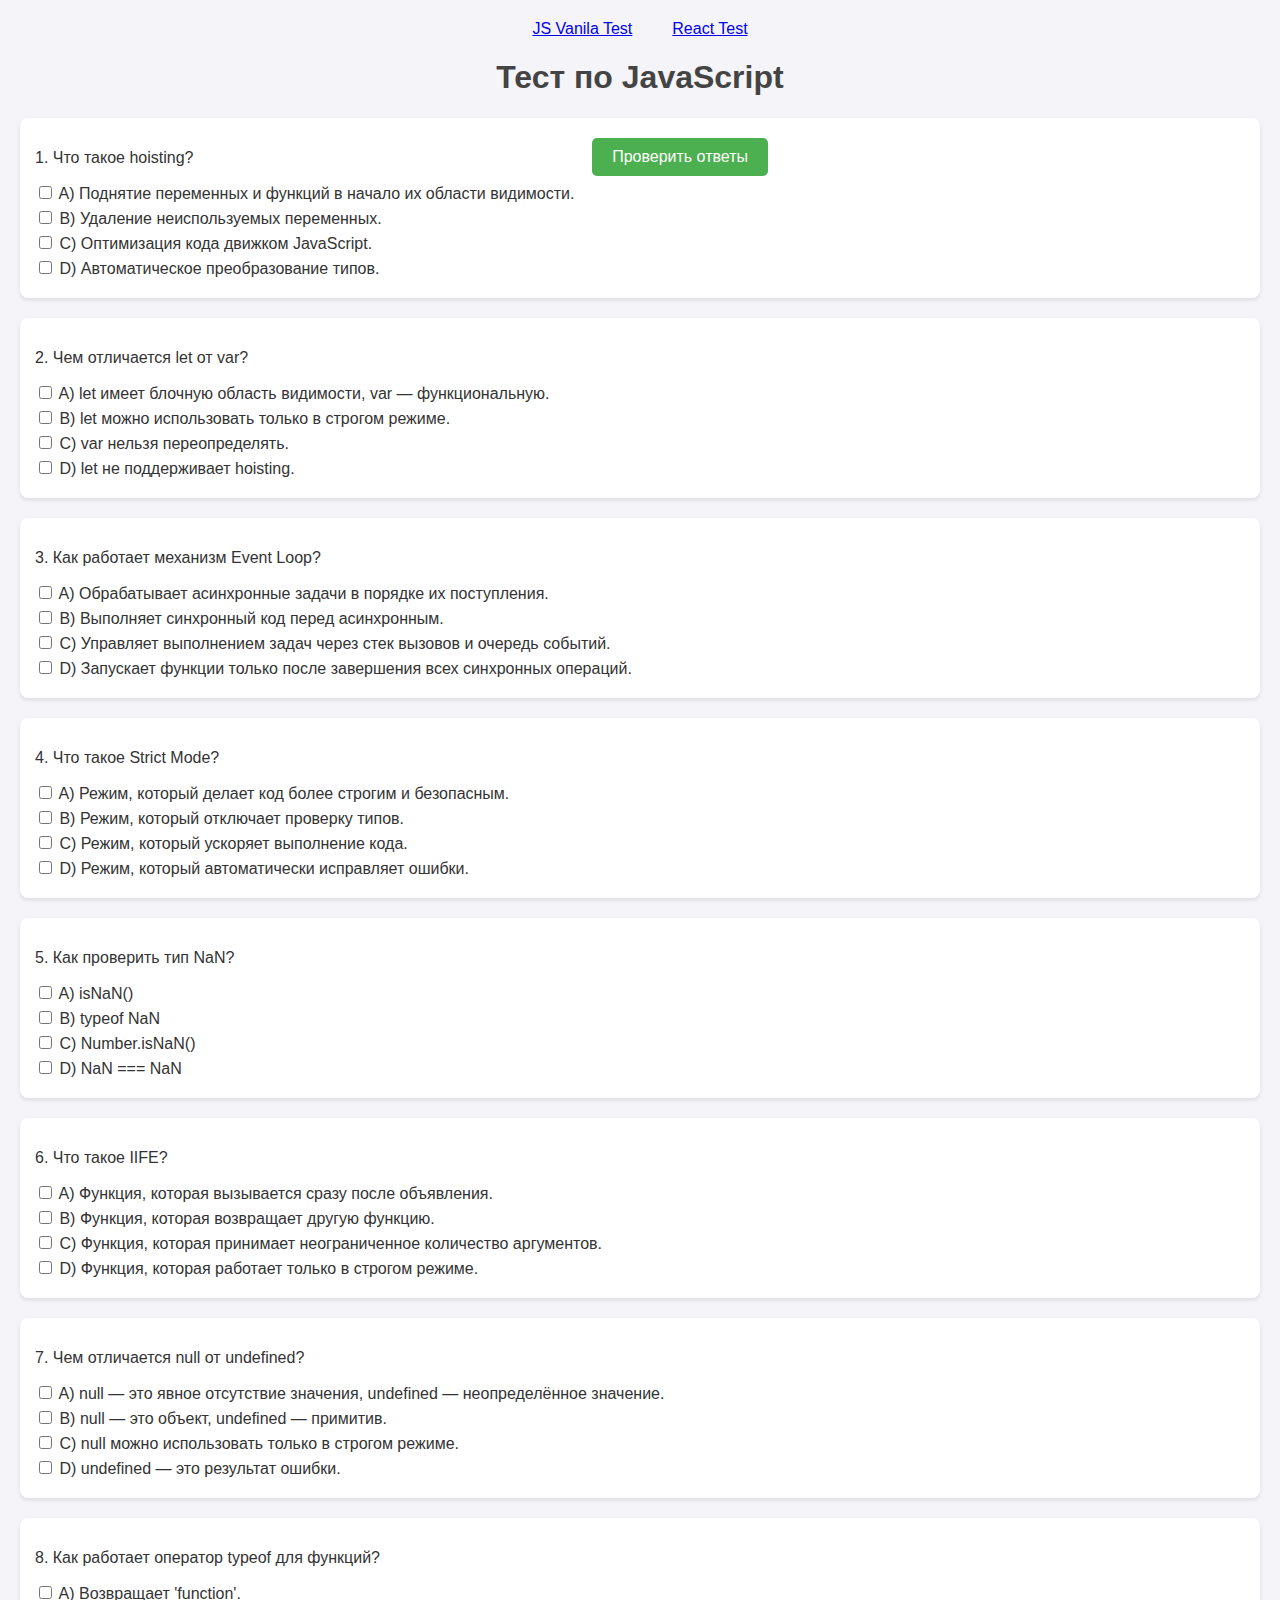
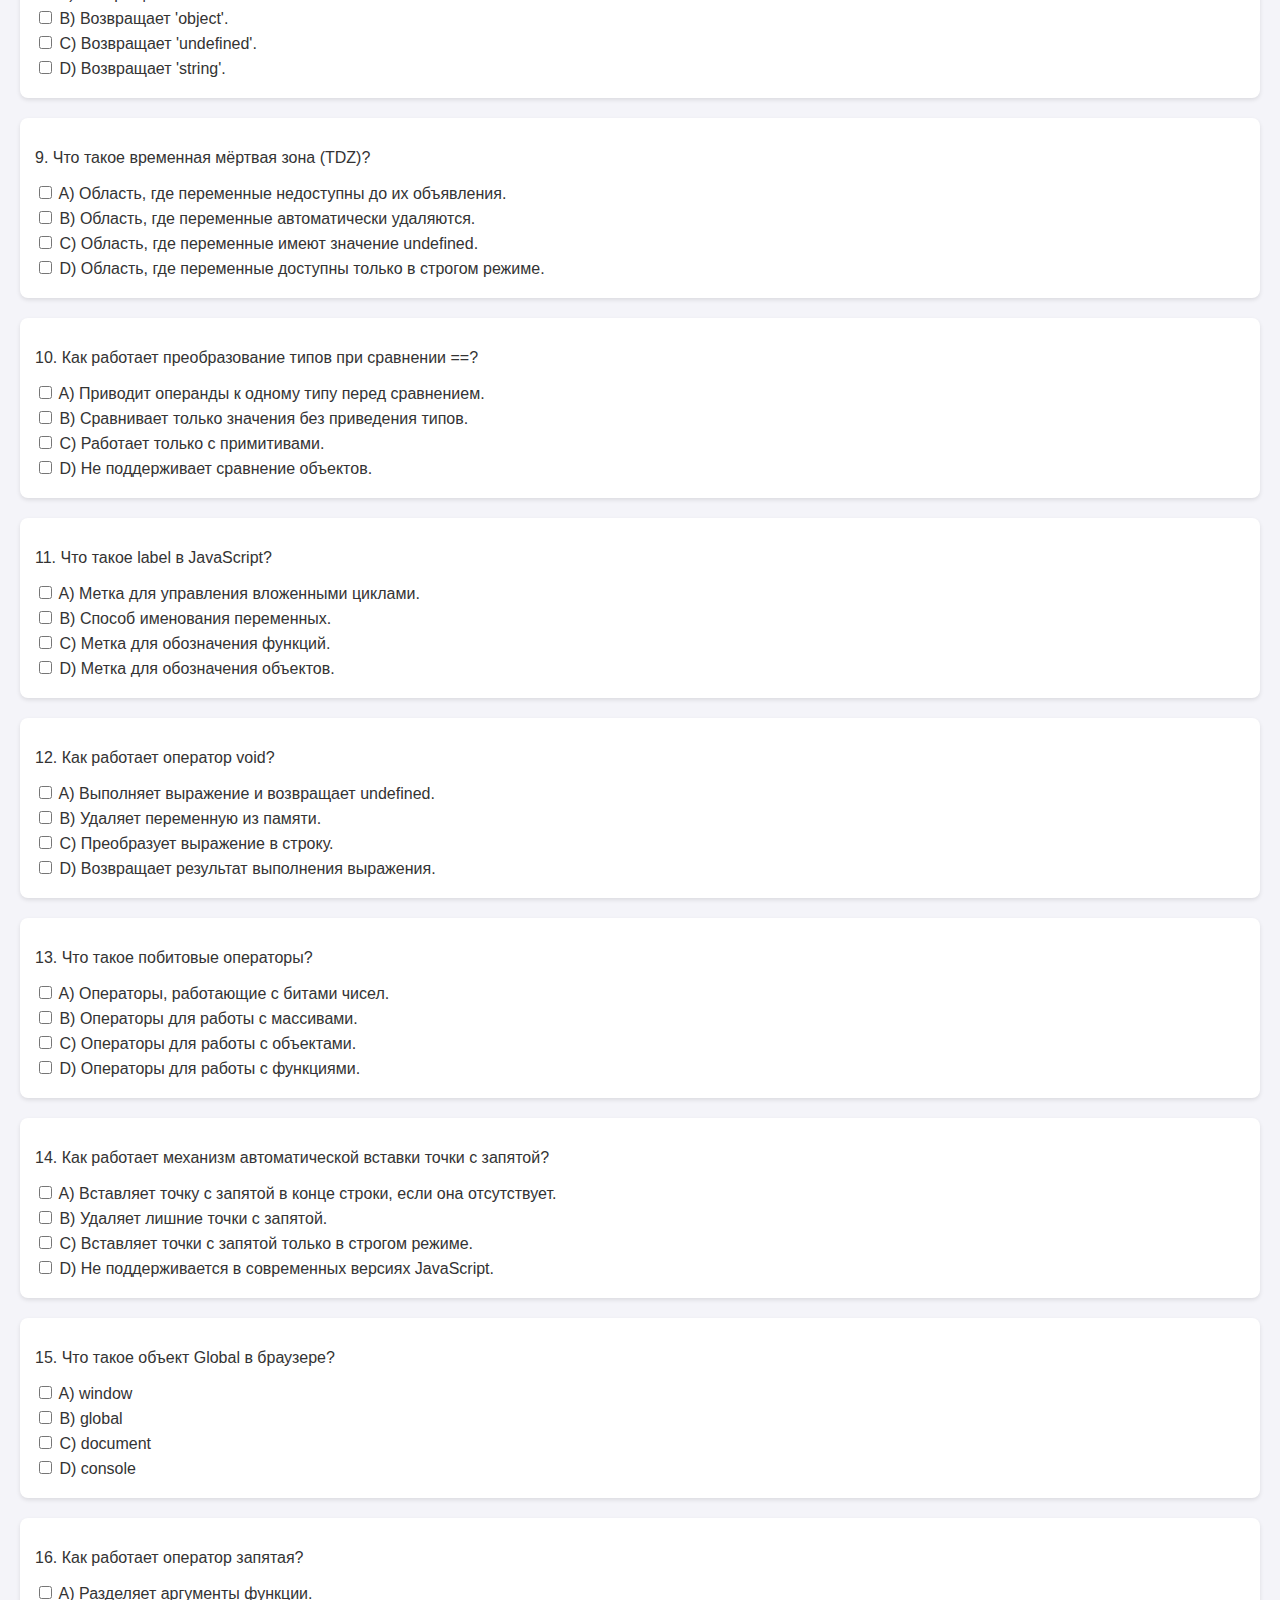
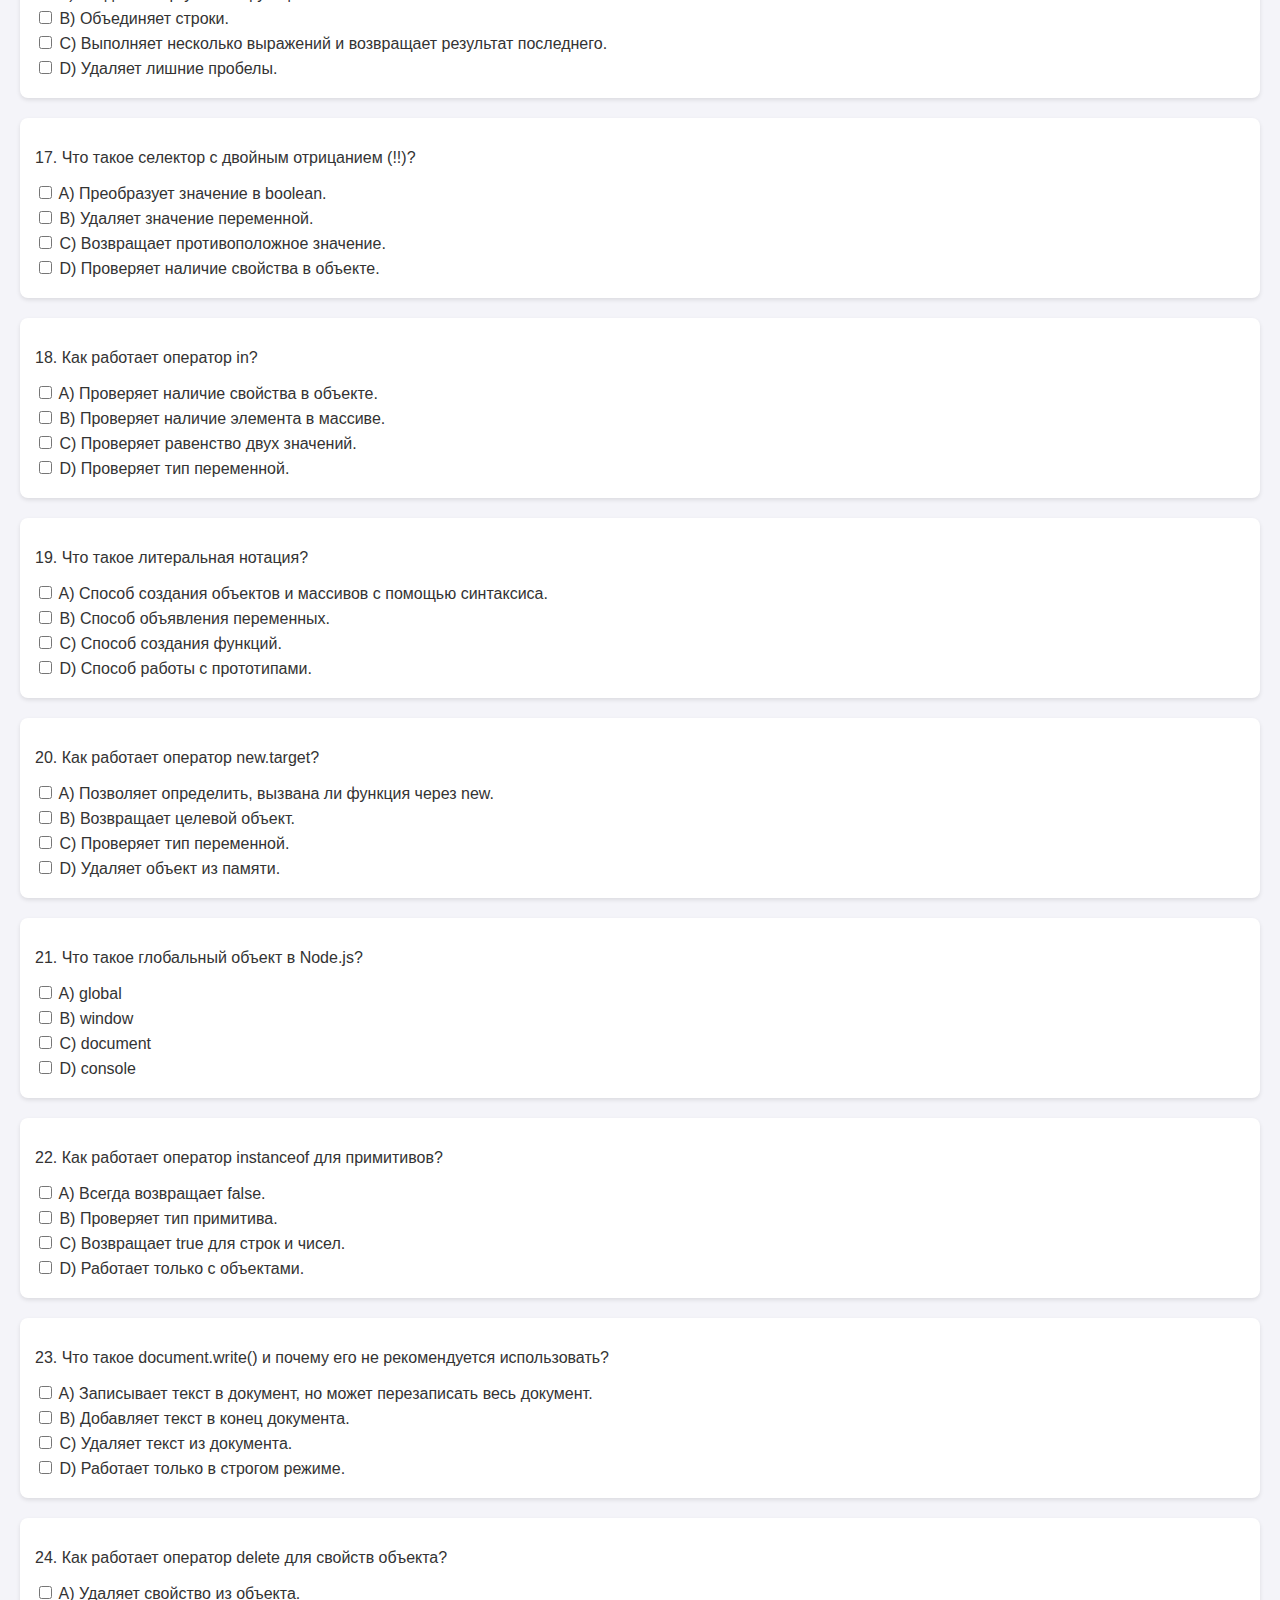
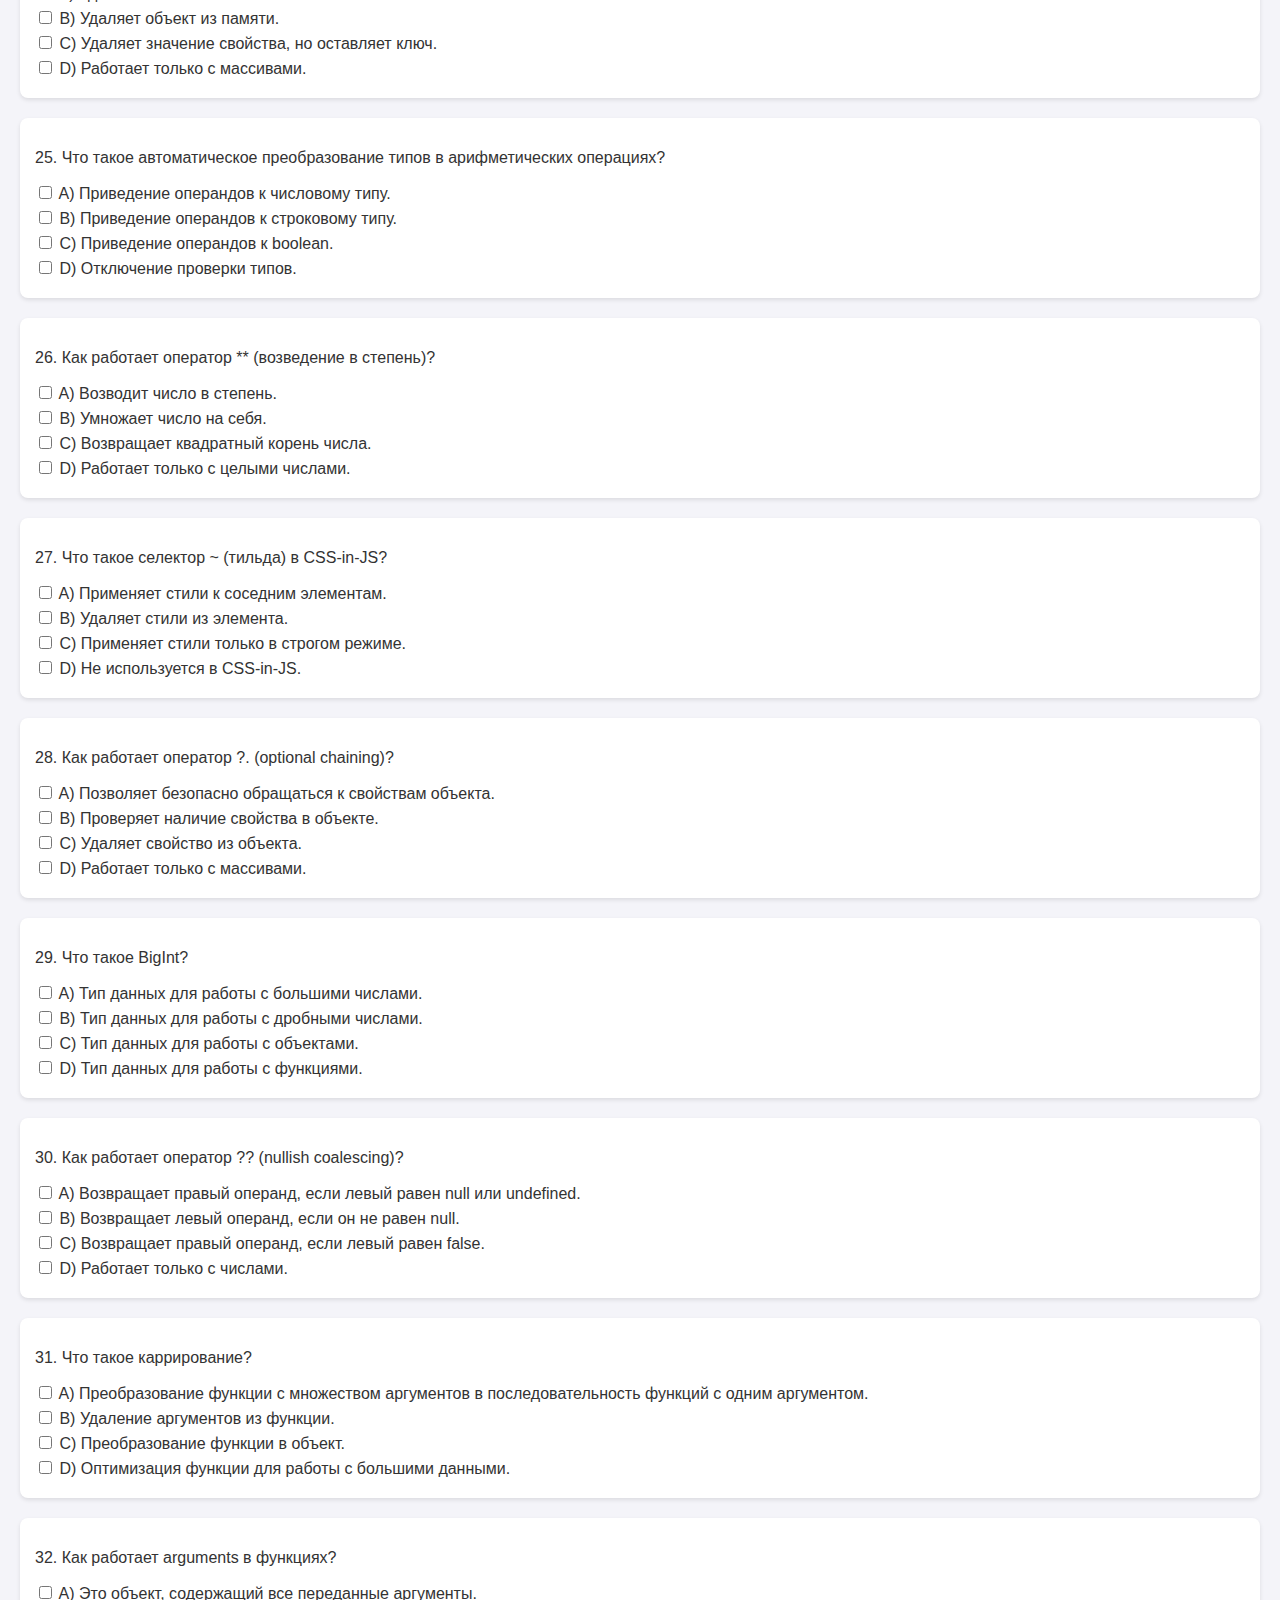
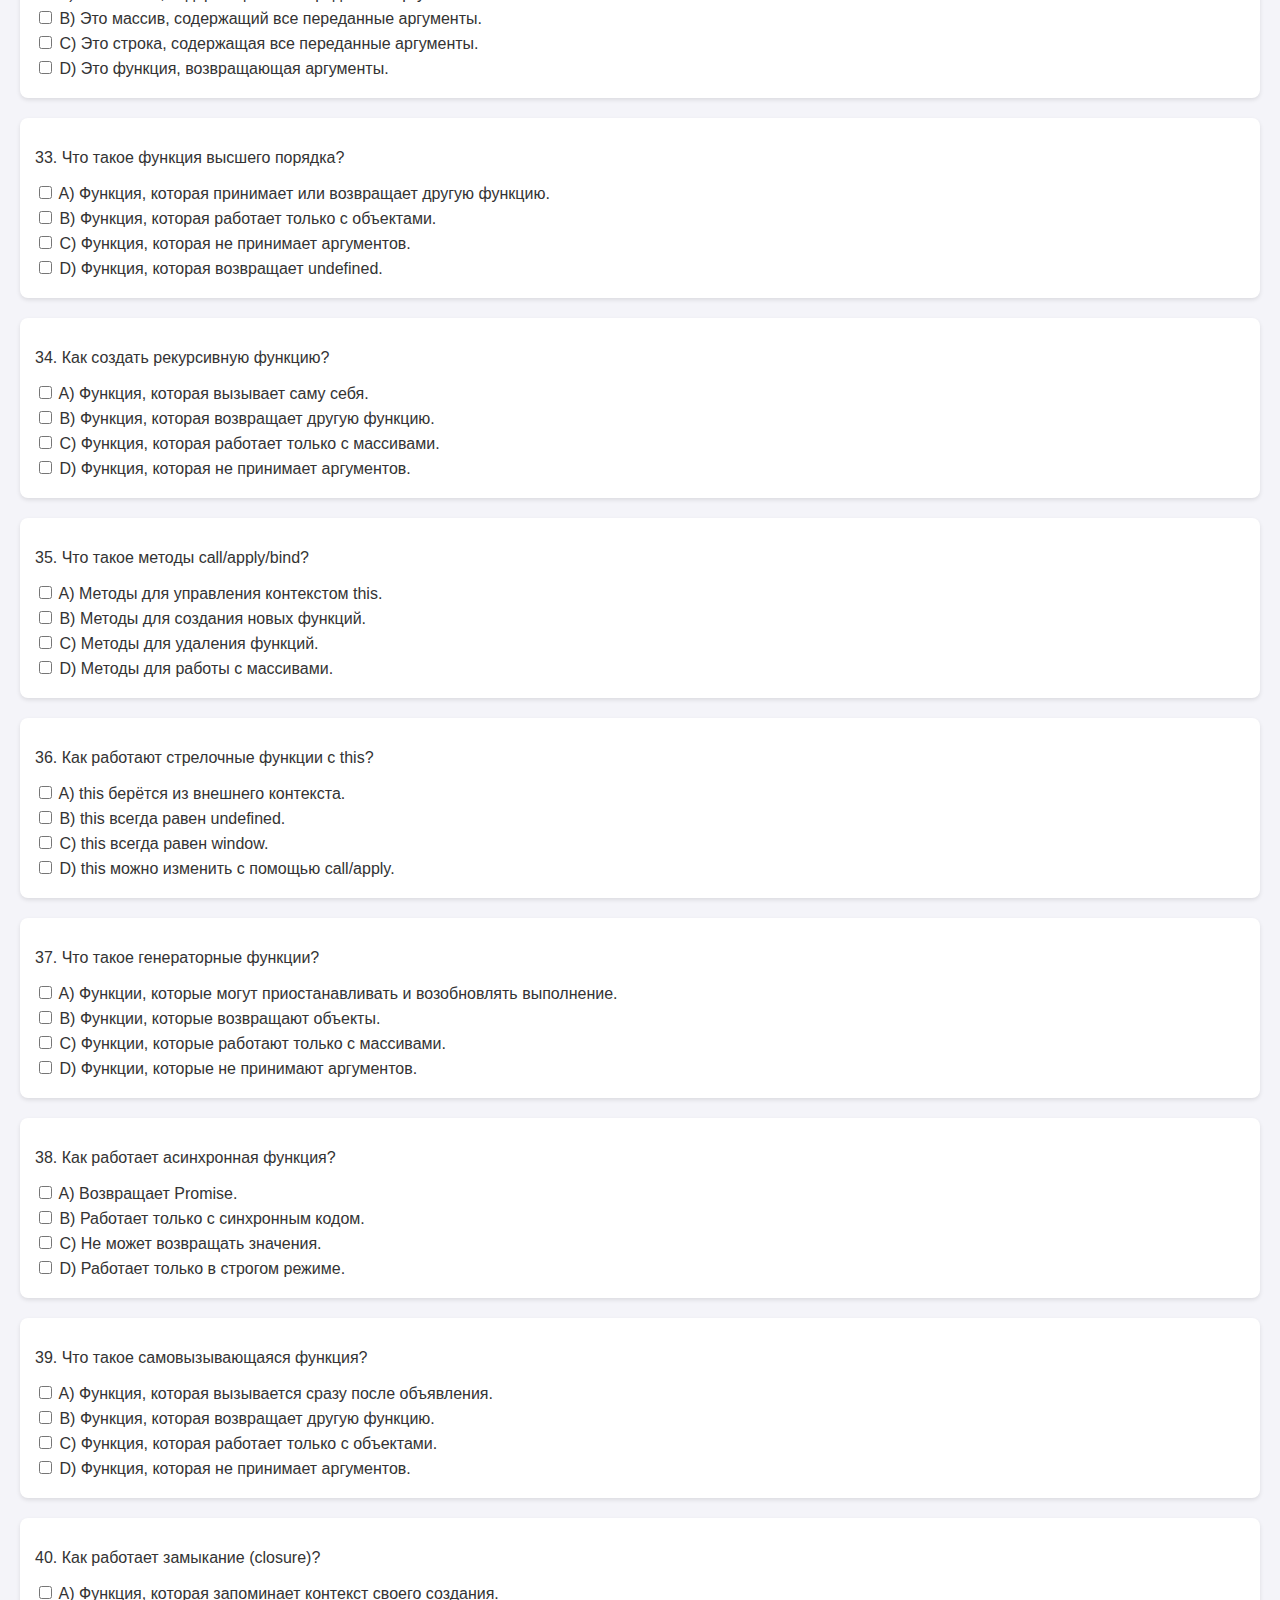
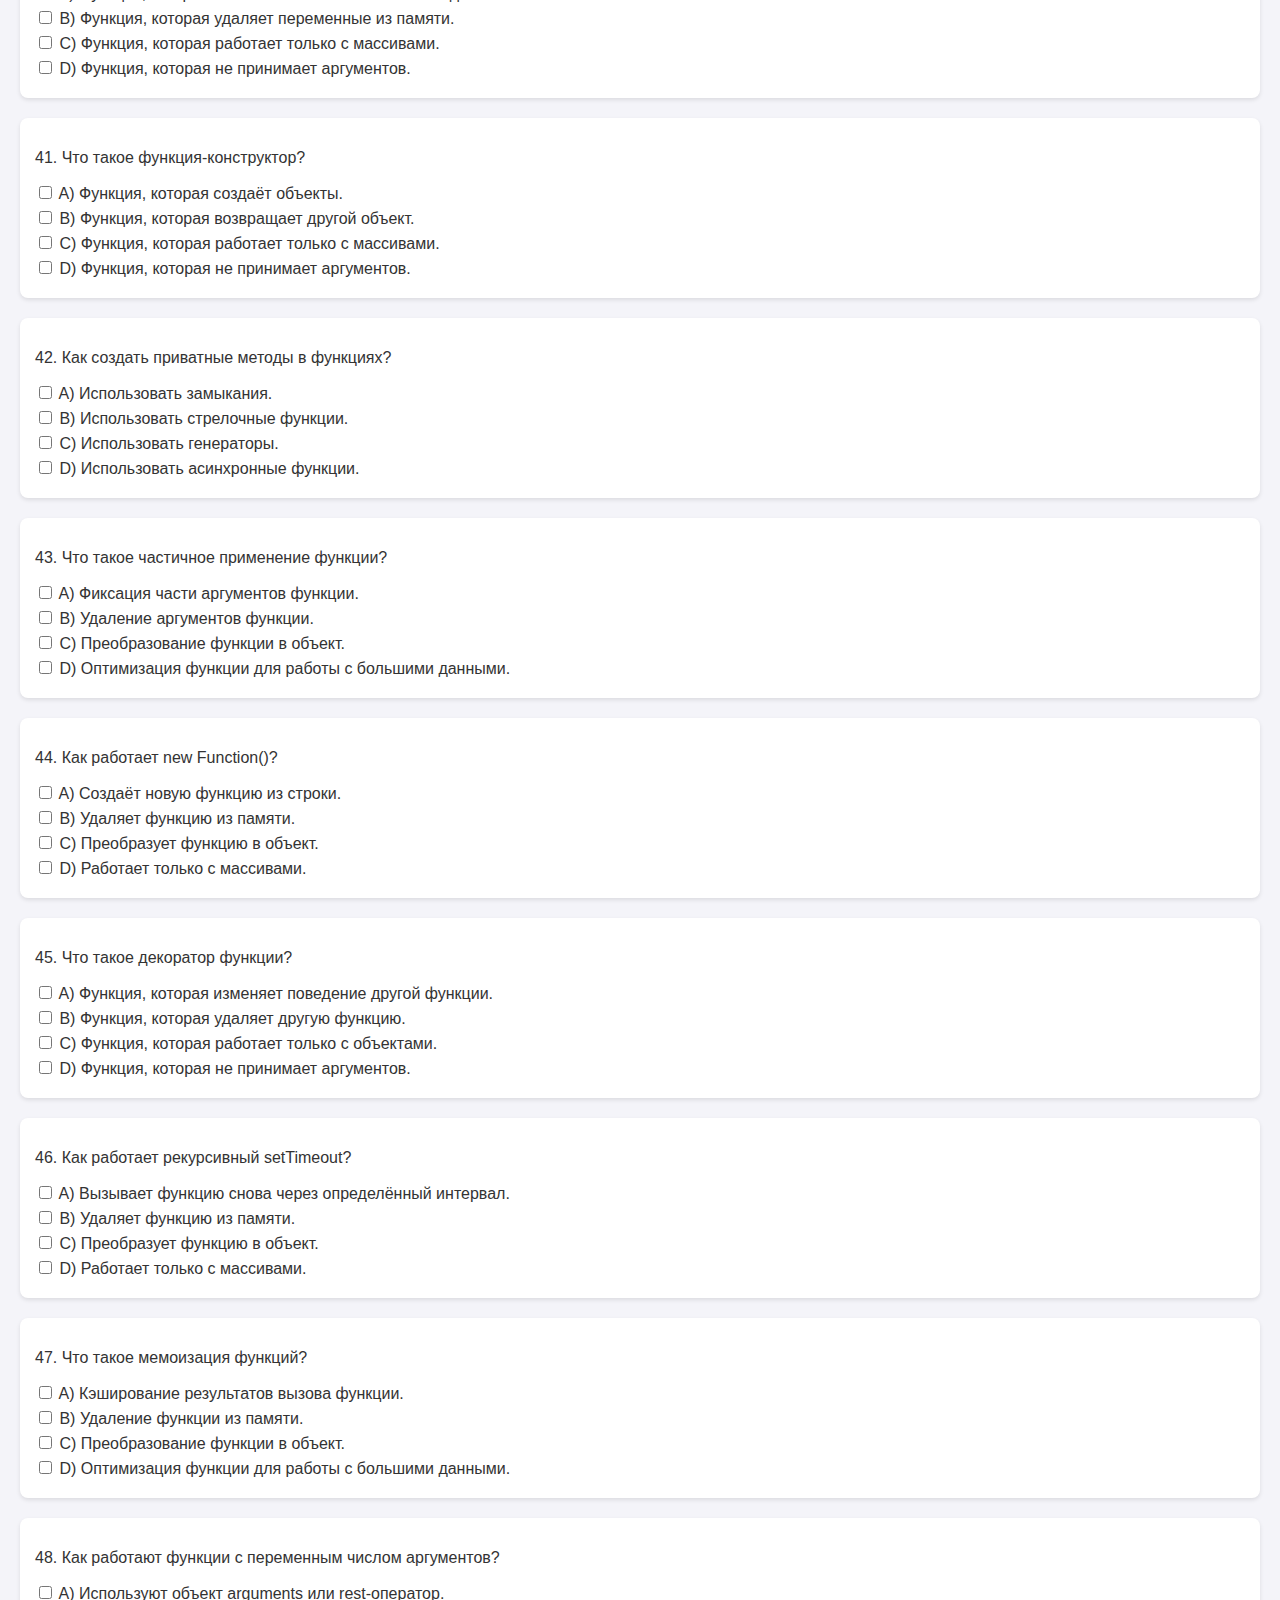
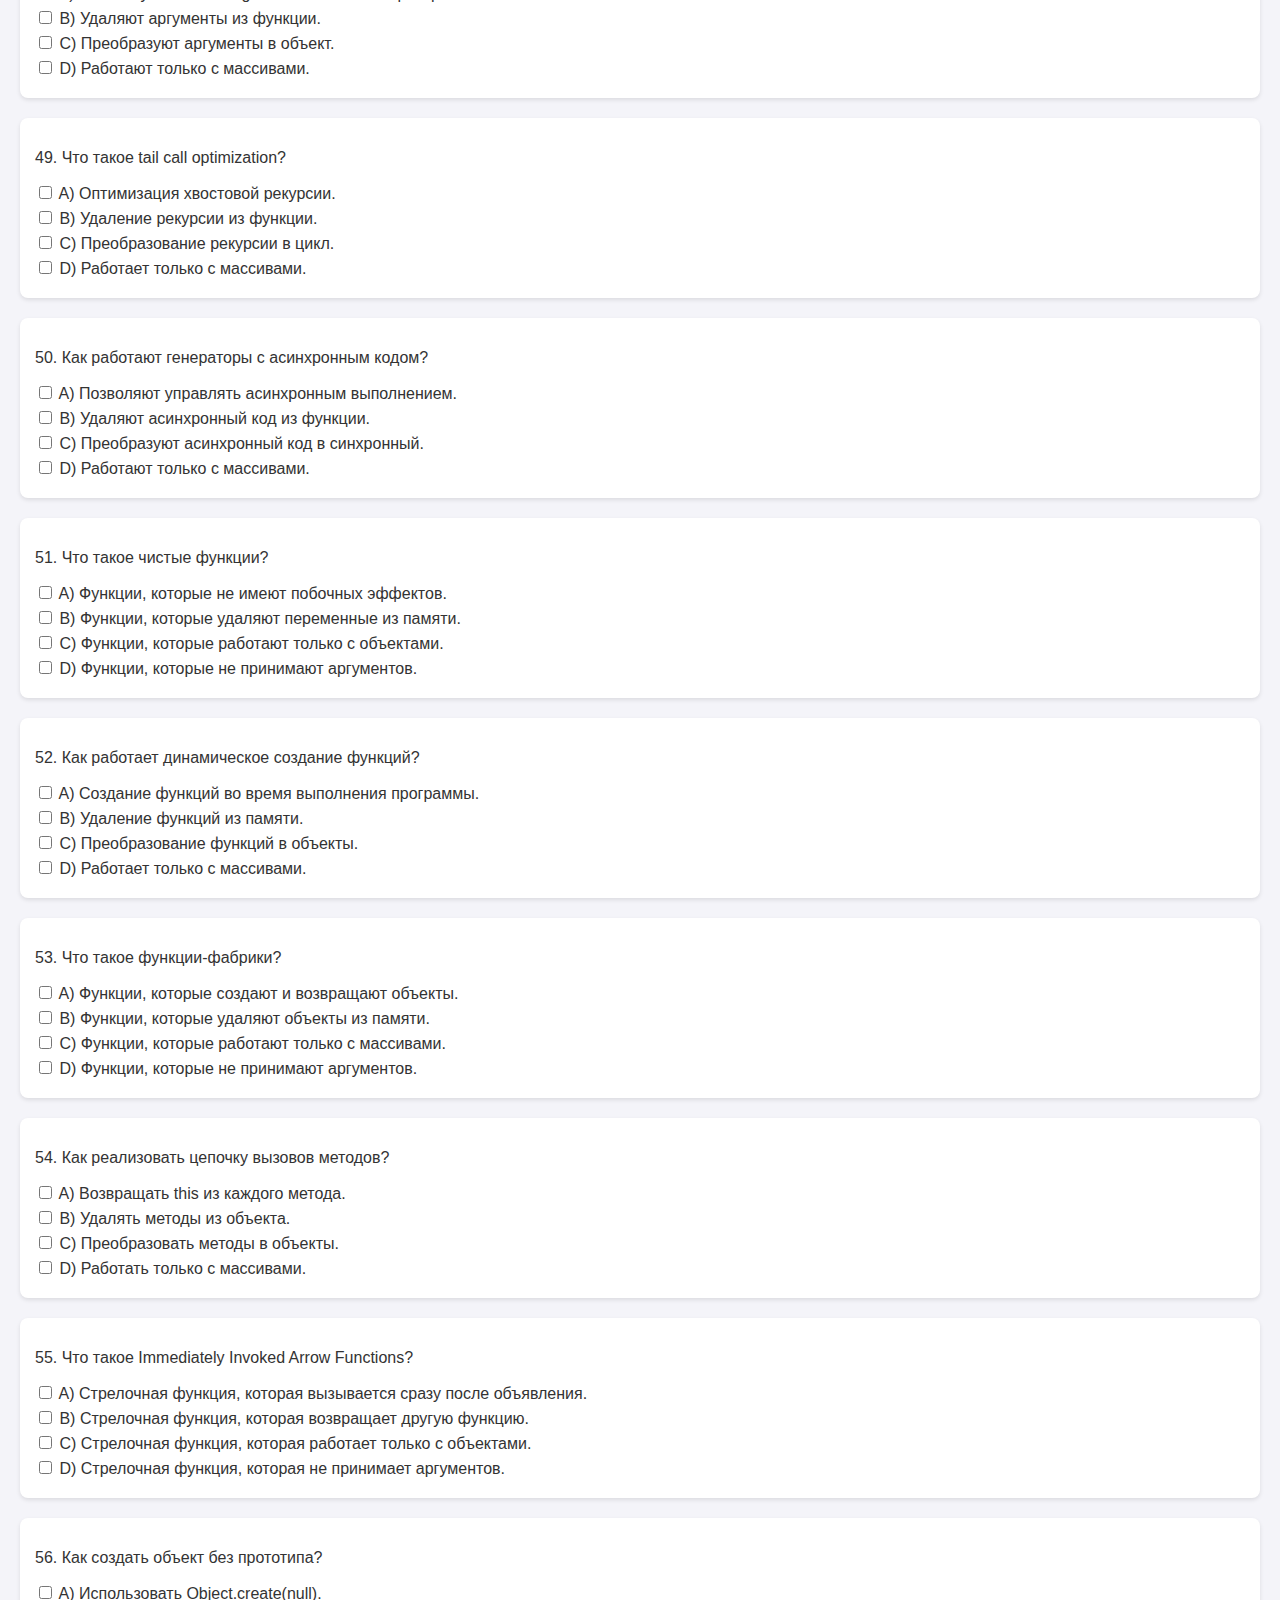
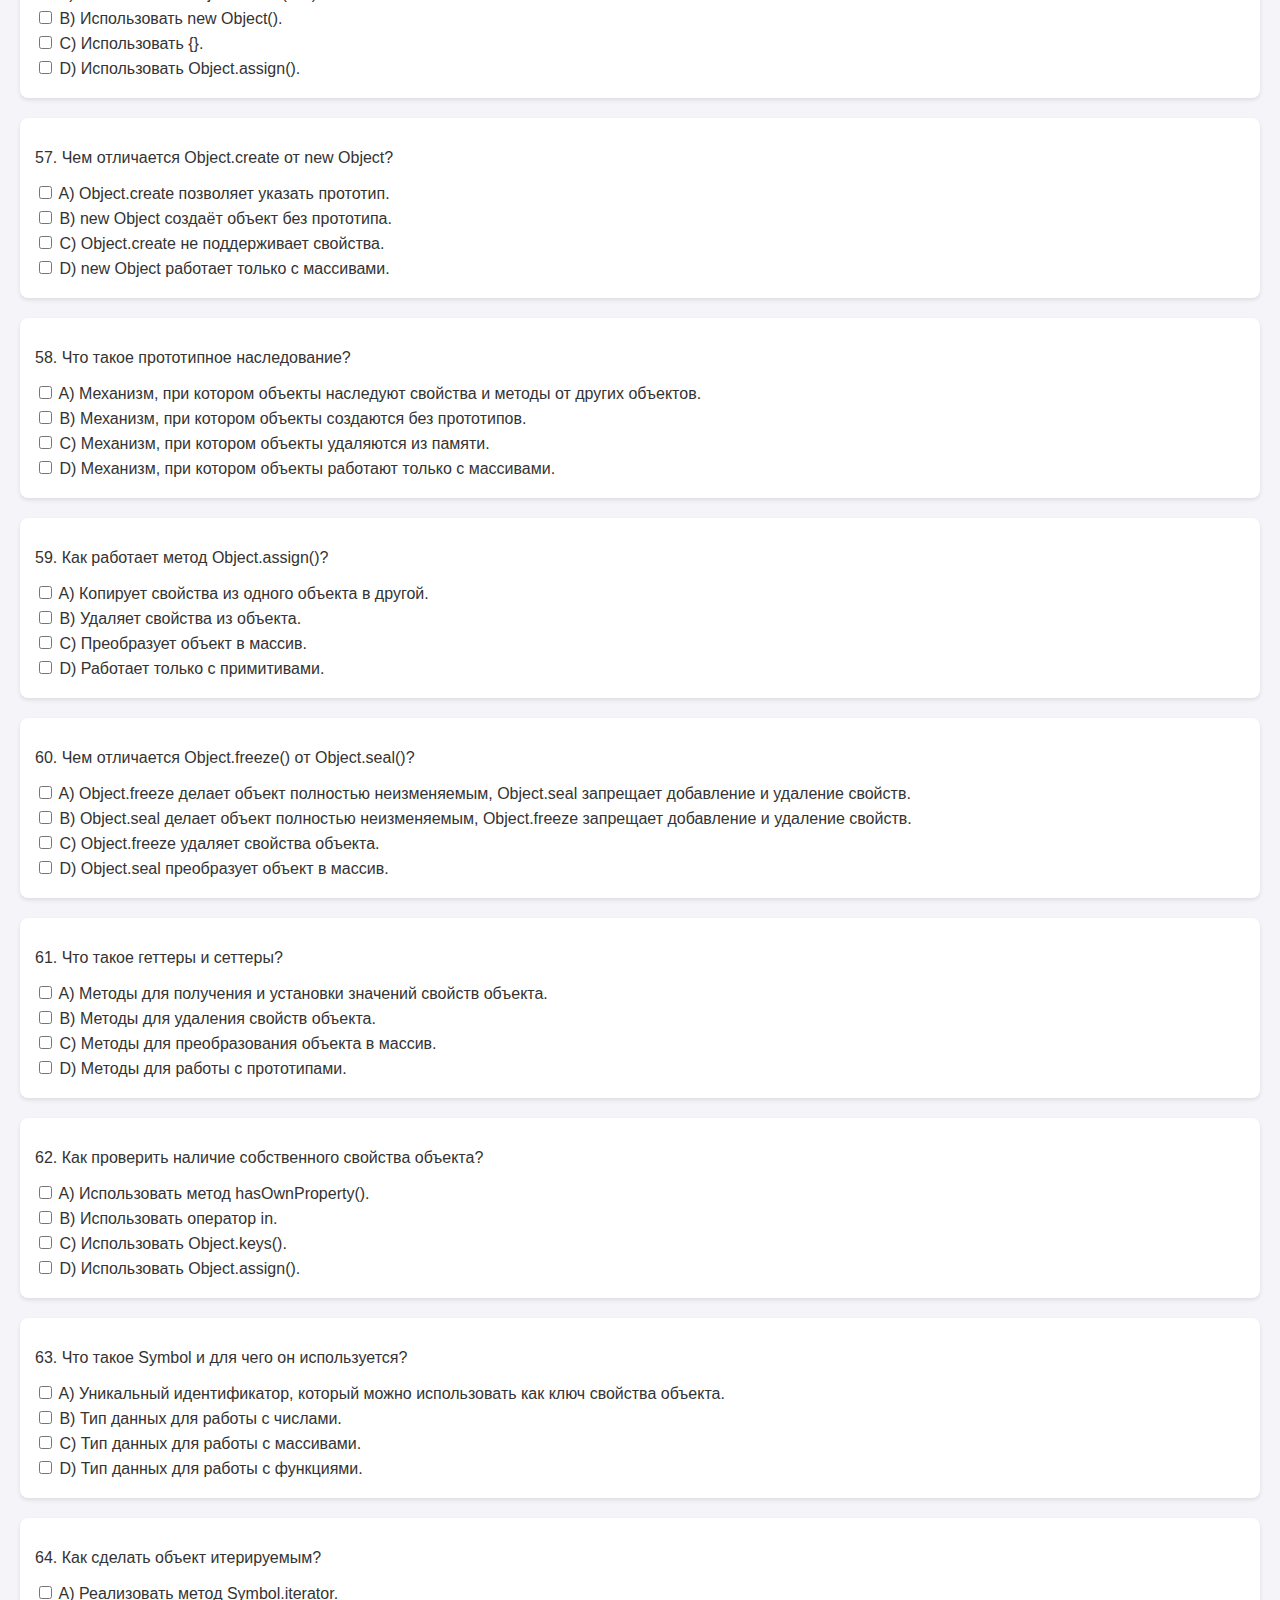
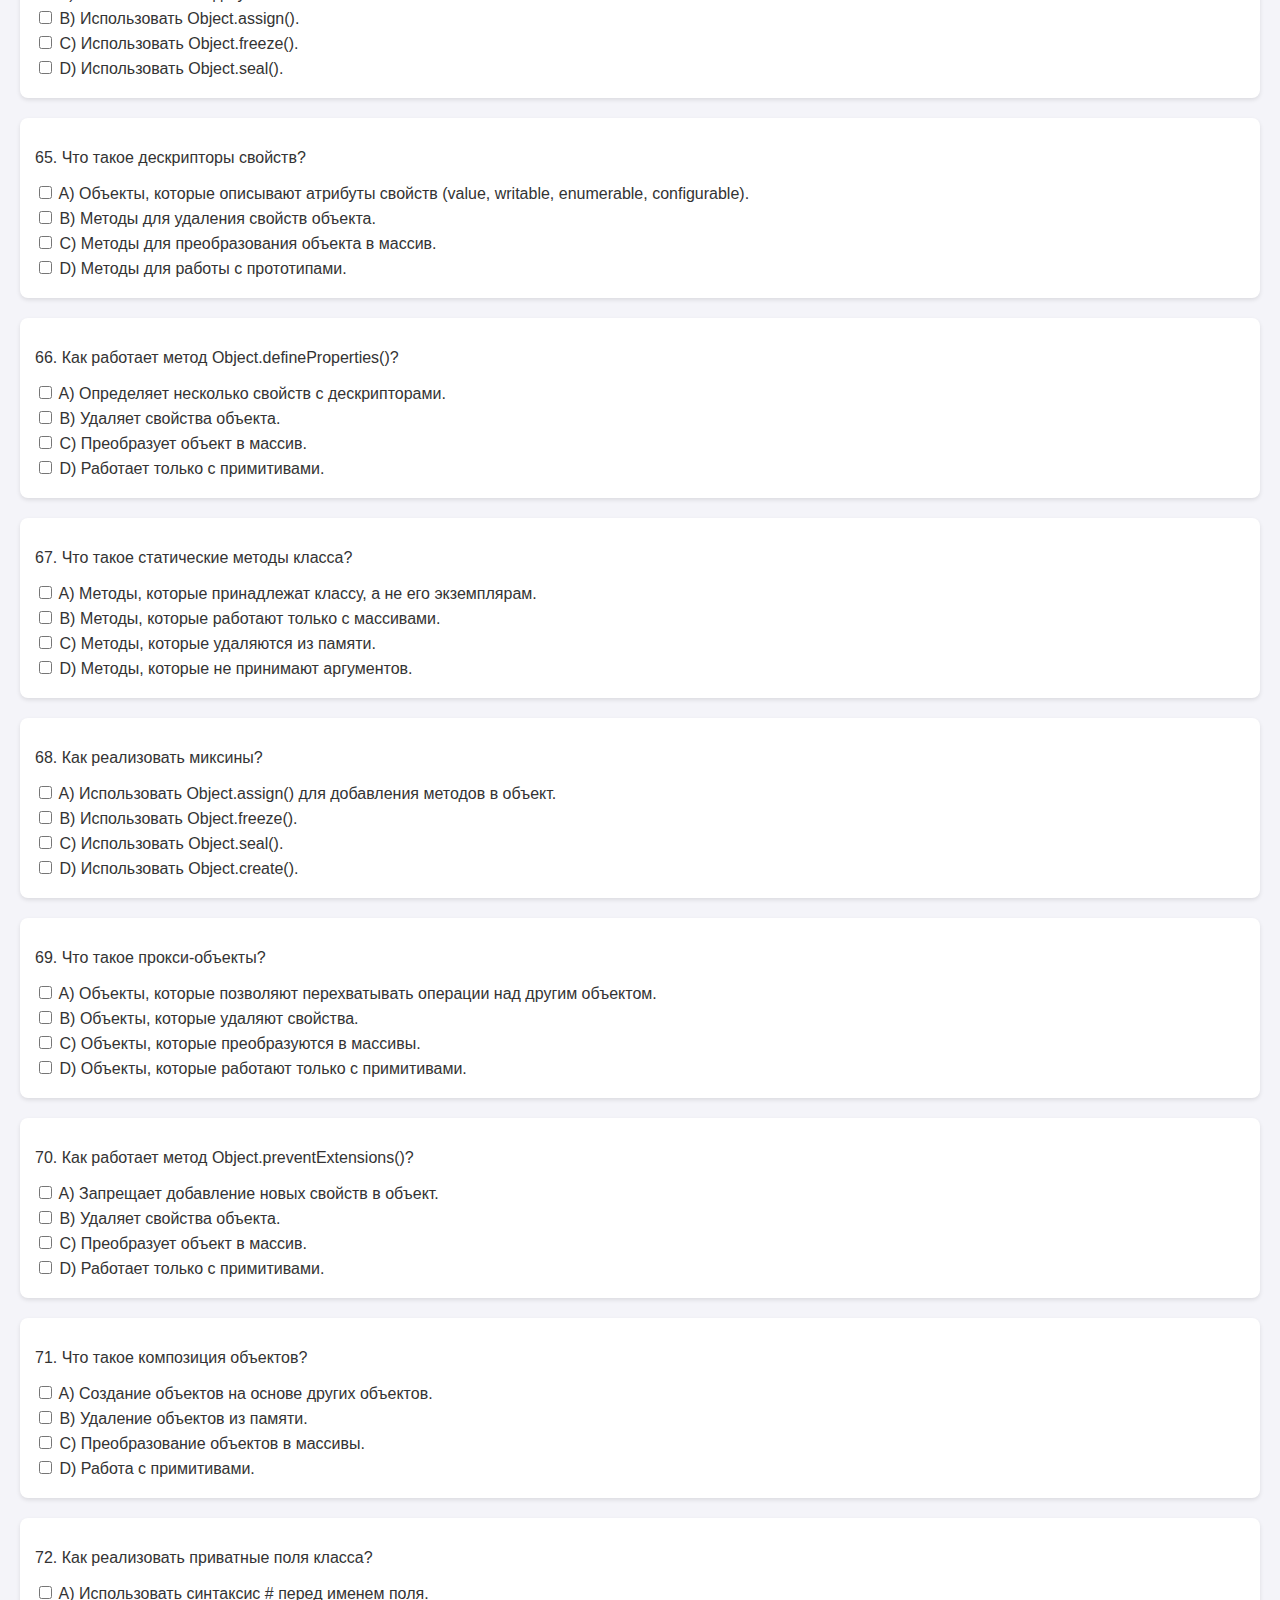
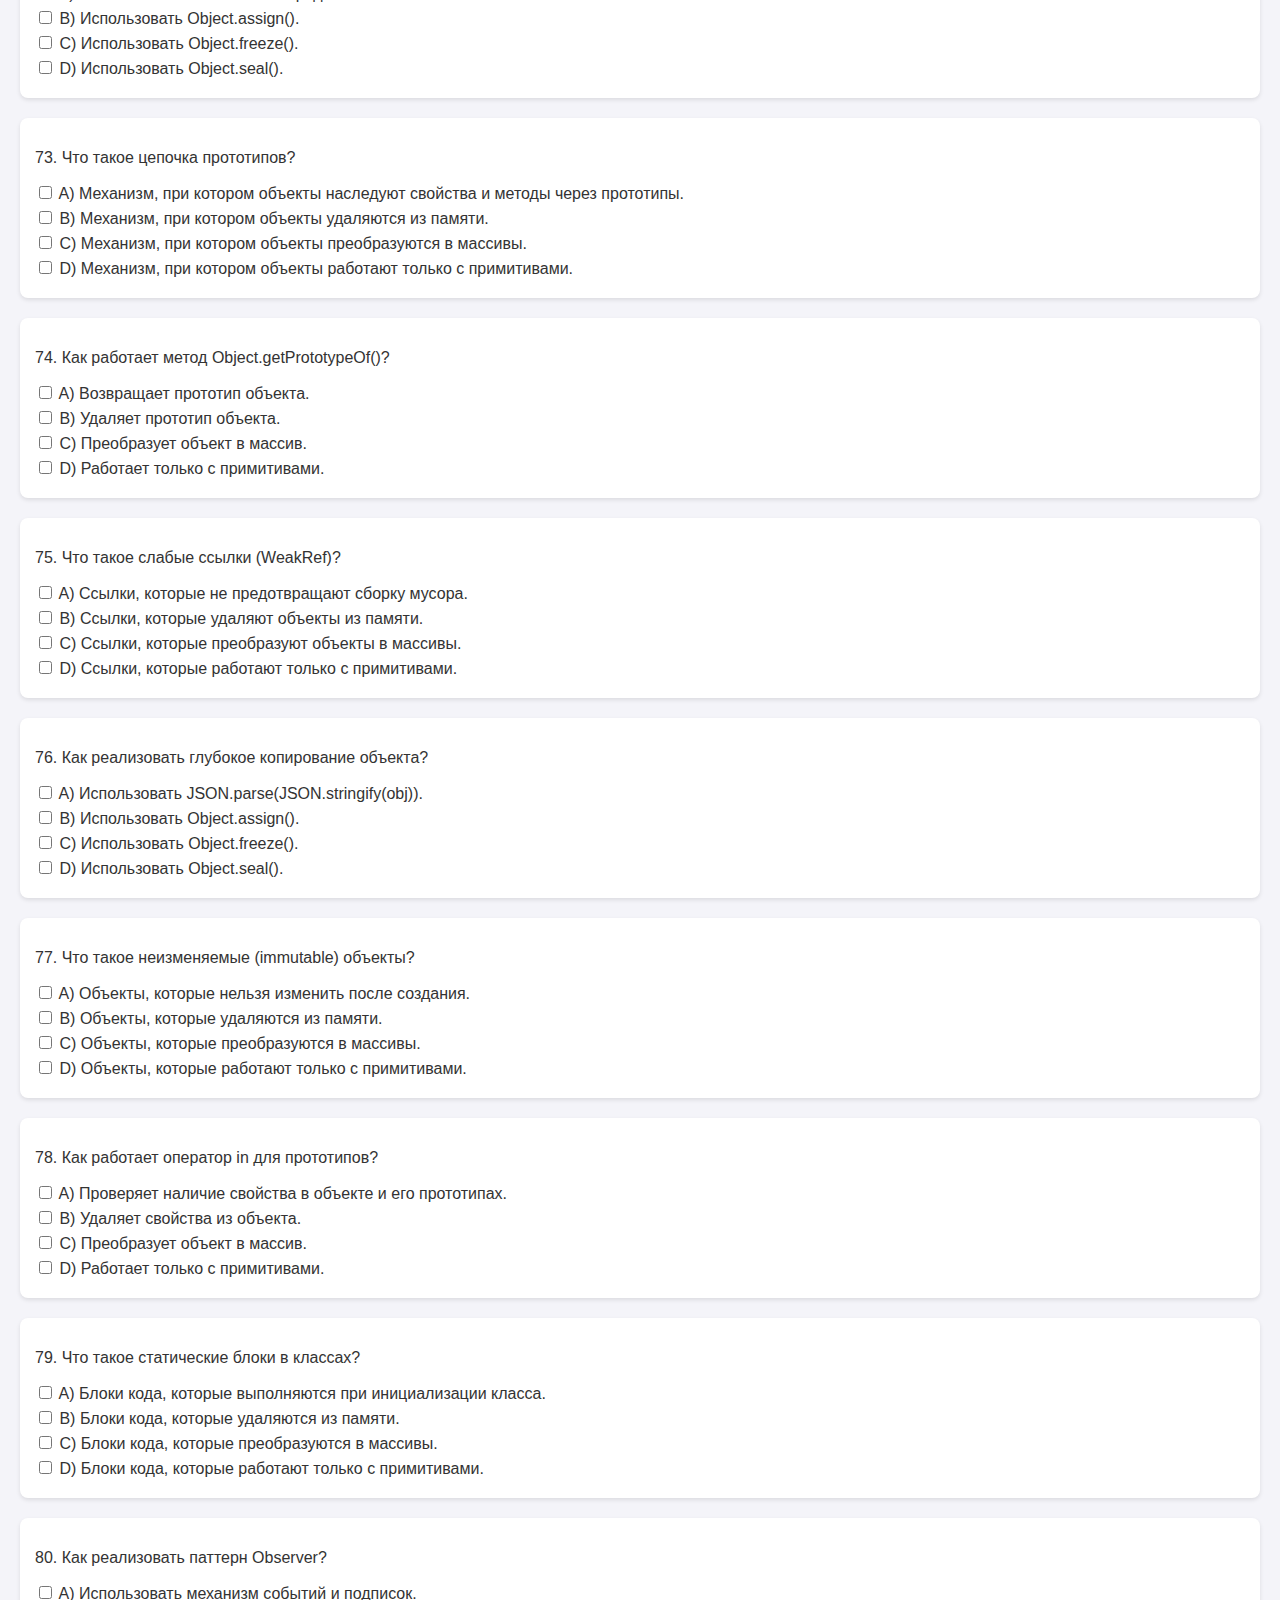
==== index.html @ 1201c83b "доработка проверки результатов" ====
<!DOCTYPE html>
<html lang="ru">
  <head>
    <meta charset="UTF-8" />
    <meta name="viewport" content="width=device-width, initial-scale=1.0" />
    <title>Тест по JavaScript</title>
    <link rel="stylesheet" href="style.css" />
    <style>
      body {
        font-family: Arial, sans-serif;
        background-color: #f4f4f9;
        color: #333;
        margin: 0;
        padding: 20px;
      }
      h1 {
        text-align: center;
        color: #444;
      }
      .question {
        margin-bottom: 20px;
        padding: 15px;
        background-color: #fff;
        border-radius: 8px;
        box-shadow: 0 2px 4px rgba(0, 0, 0, 0.1);
      }
      .question.correct {
        border-left: 5px solid #4caf50;
      }
      .question.incorrect {
        border-left: 5px solid #f44336;
      }
      .options {
        margin-top: 10px;
      }
      .options label {
        display: block;
        margin: 5px 0;
      }
      .results {
        margin-top: 30px;
        padding: 20px;
        background-color: #fff;
        border-radius: 8px;
        box-shadow: 0 2px 4px rgba(0, 0, 0, 0.1);
      }
      .results h2 {
        margin-top: 0;
      }
      .results p {
        font-size: 1.1em;
      }
      .incorrect-answers {
        margin-top: 20px;
      }
      .incorrect-answers ul {
        list-style-type: none;
        padding: 0;
      }
      .incorrect-answers li {
        margin: 5px 0;
        color: #f44336;
      }
      nav {
        display: flex;
        justify-content: center;
        gap: 40px;
      }
    </style>
  </head>
  <header>
    <nav>
      <a href="index.html">JS Vanila Test</a
      ><a href="react_test.html">React Test</a>
    </nav>
  </header>
  <body>
    <h1>Тест по JavaScript</h1>
    <div class="btn">
      <button onclick="checkAnswers()">Проверить ответы</button>
    </div>
    <form id="quiz"></form>
    <div class="results" id="results" style="display: none">
      <h2>Результаты</h2>
      <p>Правильных ответов: <span id="correct-count">0</span></p>
      <p>Неправильных ответов: <span id="incorrect-count">0</span></p>
      <p>Процент правильных ответов: <span id="percentage">0</span>%</p>
      <div class="incorrect-answers">
        <h3>Неправильные ответы:</h3>
        <ul id="incorrect-answers-list"></ul>
      </div>
    </div>

    <script>
      const questions = [
        {
          question: "1. Что такое hoisting?",
          options: [
            "A) Поднятие переменных и функций в начало их области видимости.",
            "B) Удаление неиспользуемых переменных.",
            "C) Оптимизация кода движком JavaScript.",
            "D) Автоматическое преобразование типов.",
          ],
          correct: "A",
        },
        {
          question: "2. Чем отличается let от var?",
          options: [
            "A) let имеет блочную область видимости, var — функциональную.",
            "B) let можно использовать только в строгом режиме.",
            "C) var нельзя переопределять.",
            "D) let не поддерживает hoisting.",
          ],
          correct: "A",
        },
        {
          question: "3. Как работает механизм Event Loop?",
          options: [
            "A) Обрабатывает асинхронные задачи в порядке их поступления.",
            "B) Выполняет синхронный код перед асинхронным.",
            "C) Управляет выполнением задач через стек вызовов и очередь событий.",
            "D) Запускает функции только после завершения всех синхронных операций.",
          ],
          correct: "C",
        },
        {
          question: "4. Что такое Strict Mode?",
          options: [
            "A) Режим, который делает код более строгим и безопасным.",
            "B) Режим, который отключает проверку типов.",
            "C) Режим, который ускоряет выполнение кода.",
            "D) Режим, который автоматически исправляет ошибки.",
          ],
          correct: "A",
        },
        {
          question: "5. Как проверить тип NaN?",
          options: [
            "A) isNaN()",
            "B) typeof NaN",
            "C) Number.isNaN()",
            "D) NaN === NaN",
          ],
          correct: "C",
        },
        {
          question: "6. Что такое IIFE?",
          options: [
            "A) Функция, которая вызывается сразу после объявления.",
            "B) Функция, которая возвращает другую функцию.",
            "C) Функция, которая принимает неограниченное количество аргументов.",
            "D) Функция, которая работает только в строгом режиме.",
          ],
          correct: "A",
        },
        {
          question: "7. Чем отличается null от undefined?",
          options: [
            "A) null — это явное отсутствие значения, undefined — неопределённое значение.",
            "B) null — это объект, undefined — примитив.",
            "C) null можно использовать только в строгом режиме.",
            "D) undefined — это результат ошибки.",
          ],
          correct: "A",
        },
        {
          question: "8. Как работает оператор typeof для функций?",
          options: [
            "A) Возвращает 'function'.",
            "B) Возвращает 'object'.",
            "C) Возвращает 'undefined'.",
            "D) Возвращает 'string'.",
          ],
          correct: "A",
        },
        {
          question: "9. Что такое временная мёртвая зона (TDZ)?",
          options: [
            "A) Область, где переменные недоступны до их объявления.",
            "B) Область, где переменные автоматически удаляются.",
            "C) Область, где переменные имеют значение undefined.",
            "D) Область, где переменные доступны только в строгом режиме.",
          ],
          correct: "A",
        },
        {
          question: "10. Как работает преобразование типов при сравнении ==?",
          options: [
            "A) Приводит операнды к одному типу перед сравнением.",
            "B) Сравнивает только значения без приведения типов.",
            "C) Работает только с примитивами.",
            "D) Не поддерживает сравнение объектов.",
          ],
          correct: "A",
        },
        {
          question: "11. Что такое label в JavaScript?",
          options: [
            "A) Метка для управления вложенными циклами.",
            "B) Способ именования переменных.",
            "C) Метка для обозначения функций.",
            "D) Метка для обозначения объектов.",
          ],
          correct: "A",
        },
        {
          question: "12. Как работает оператор void?",
          options: [
            "A) Выполняет выражение и возвращает undefined.",
            "B) Удаляет переменную из памяти.",
            "C) Преобразует выражение в строку.",
            "D) Возвращает результат выполнения выражения.",
          ],
          correct: "A",
        },
        {
          question: "13. Что такое побитовые операторы?",
          options: [
            "A) Операторы, работающие с битами чисел.",
            "B) Операторы для работы с массивами.",
            "C) Операторы для работы с объектами.",
            "D) Операторы для работы с функциями.",
          ],
          correct: "A",
        },
        {
          question:
            "14. Как работает механизм автоматической вставки точки с запятой?",
          options: [
            "A) Вставляет точку с запятой в конце строки, если она отсутствует.",
            "B) Удаляет лишние точки с запятой.",
            "C) Вставляет точки с запятой только в строгом режиме.",
            "D) Не поддерживается в современных версиях JavaScript.",
          ],
          correct: "A",
        },
        {
          question: "15. Что такое объект Global в браузере?",
          options: ["A) window", "B) global", "C) document", "D) console"],
          correct: "A",
        },
        {
          question: "16. Как работает оператор запятая?",
          options: [
            "A) Разделяет аргументы функции.",
            "B) Объединяет строки.",
            "C) Выполняет несколько выражений и возвращает результат последнего.",
            "D) Удаляет лишние пробелы.",
          ],
          correct: "C",
        },
        {
          question: "17. Что такое селектор с двойным отрицанием (!!)?",
          options: [
            "A) Преобразует значение в boolean.",
            "B) Удаляет значение переменной.",
            "C) Возвращает противоположное значение.",
            "D) Проверяет наличие свойства в объекте.",
          ],
          correct: "A",
        },
        {
          question: "18. Как работает оператор in?",
          options: [
            "A) Проверяет наличие свойства в объекте.",
            "B) Проверяет наличие элемента в массиве.",
            "C) Проверяет равенство двух значений.",
            "D) Проверяет тип переменной.",
          ],
          correct: "A",
        },
        {
          question: "19. Что такое литеральная нотация?",
          options: [
            "A) Способ создания объектов и массивов с помощью синтаксиса.",
            "B) Способ объявления переменных.",
            "C) Способ создания функций.",
            "D) Способ работы с прототипами.",
          ],
          correct: "A",
        },
        {
          question: "20. Как работает оператор new.target?",
          options: [
            "A) Позволяет определить, вызвана ли функция через new.",
            "B) Возвращает целевой объект.",
            "C) Проверяет тип переменной.",
            "D) Удаляет объект из памяти.",
          ],
          correct: "A",
        },
        {
          question: "21. Что такое глобальный объект в Node.js?",
          options: ["A) global", "B) window", "C) document", "D) console"],
          correct: "A",
        },
        {
          question: "22. Как работает оператор instanceof для примитивов?",
          options: [
            "A) Всегда возвращает false.",
            "B) Проверяет тип примитива.",
            "C) Возвращает true для строк и чисел.",
            "D) Работает только с объектами.",
          ],
          correct: "A",
        },
        {
          question:
            "23. Что такое document.write() и почему его не рекомендуется использовать?",
          options: [
            "A) Записывает текст в документ, но может перезаписать весь документ.",
            "B) Добавляет текст в конец документа.",
            "C) Удаляет текст из документа.",
            "D) Работает только в строгом режиме.",
          ],
          correct: "A",
        },
        {
          question: "24. Как работает оператор delete для свойств объекта?",
          options: [
            "A) Удаляет свойство из объекта.",
            "B) Удаляет объект из памяти.",
            "C) Удаляет значение свойства, но оставляет ключ.",
            "D) Работает только с массивами.",
          ],
          correct: "A",
        },
        {
          question:
            "25. Что такое автоматическое преобразование типов в арифметических операциях?",
          options: [
            "A) Приведение операндов к числовому типу.",
            "B) Приведение операндов к строковому типу.",
            "C) Приведение операндов к boolean.",
            "D) Отключение проверки типов.",
          ],
          correct: "A",
        },
        {
          question: "26. Как работает оператор ** (возведение в степень)?",
          options: [
            "A) Возводит число в степень.",
            "B) Умножает число на себя.",
            "C) Возвращает квадратный корень числа.",
            "D) Работает только с целыми числами.",
          ],
          correct: "A",
        },
        {
          question: "27. Что такое селектор ~ (тильда) в CSS-in-JS?",
          options: [
            "A) Применяет стили к соседним элементам.",
            "B) Удаляет стили из элемента.",
            "C) Применяет стили только в строгом режиме.",
            "D) Не используется в CSS-in-JS.",
          ],
          correct: "A",
        },
        {
          question: "28. Как работает оператор ?. (optional chaining)?",
          options: [
            "A) Позволяет безопасно обращаться к свойствам объекта.",
            "B) Проверяет наличие свойства в объекте.",
            "C) Удаляет свойство из объекта.",
            "D) Работает только с массивами.",
          ],
          correct: "A",
        },
        {
          question: "29. Что такое BigInt?",
          options: [
            "A) Тип данных для работы с большими числами.",
            "B) Тип данных для работы с дробными числами.",
            "C) Тип данных для работы с объектами.",
            "D) Тип данных для работы с функциями.",
          ],
          correct: "A",
        },
        {
          question: "30. Как работает оператор ?? (nullish coalescing)?",
          options: [
            "A) Возвращает правый операнд, если левый равен null или undefined.",
            "B) Возвращает левый операнд, если он не равен null.",
            "C) Возвращает правый операнд, если левый равен false.",
            "D) Работает только с числами.",
          ],
          correct: "A",
        },
        {
          question: "31. Что такое каррирование?",
          options: [
            "A) Преобразование функции с множеством аргументов в последовательность функций с одним аргументом.",
            "B) Удаление аргументов из функции.",
            "C) Преобразование функции в объект.",
            "D) Оптимизация функции для работы с большими данными.",
          ],
          correct: "C",
        },
        {
          question: "32. Как работает arguments в функциях?",
          options: [
            "A) Это объект, содержащий все переданные аргументы.",
            "B) Это массив, содержащий все переданные аргументы.",
            "C) Это строка, содержащая все переданные аргументы.",
            "D) Это функция, возвращающая аргументы.",
          ],
          correct: "A",
        },
        {
          question: "33. Что такое функция высшего порядка?",
          options: [
            "A) Функция, которая принимает или возвращает другую функцию.",
            "B) Функция, которая работает только с объектами.",
            "C) Функция, которая не принимает аргументов.",
            "D) Функция, которая возвращает undefined.",
          ],
          correct: "A",
        },
        {
          question: "34. Как создать рекурсивную функцию?",
          options: [
            "A) Функция, которая вызывает саму себя.",
            "B) Функция, которая возвращает другую функцию.",
            "C) Функция, которая работает только с массивами.",
            "D) Функция, которая не принимает аргументов.",
          ],
          correct: "A",
        },
        {
          question: "35. Что такое методы call/apply/bind?",
          options: [
            "A) Методы для управления контекстом this.",
            "B) Методы для создания новых функций.",
            "C) Методы для удаления функций.",
            "D) Методы для работы с массивами.",
          ],
          correct: "A",
        },
        {
          question: "36. Как работают стрелочные функции с this?",
          options: [
            "A) this берётся из внешнего контекста.",
            "B) this всегда равен undefined.",
            "C) this всегда равен window.",
            "D) this можно изменить с помощью call/apply.",
          ],
          correct: "A",
        },
        {
          question: "37. Что такое генераторные функции?",
          options: [
            "A) Функции, которые могут приостанавливать и возобновлять выполнение.",
            "B) Функции, которые возвращают объекты.",
            "C) Функции, которые работают только с массивами.",
            "D) Функции, которые не принимают аргументов.",
          ],
          correct: "A",
        },
        {
          question: "38. Как работает асинхронная функция?",
          options: [
            "A) Возвращает Promise.",
            "B) Работает только с синхронным кодом.",
            "C) Не может возвращать значения.",
            "D) Работает только в строгом режиме.",
          ],
          correct: "A",
        },
        {
          question: "39. Что такое самовызывающаяся функция?",
          options: [
            "A) Функция, которая вызывается сразу после объявления.",
            "B) Функция, которая возвращает другую функцию.",
            "C) Функция, которая работает только с объектами.",
            "D) Функция, которая не принимает аргументов.",
          ],
          correct: "A",
        },
        {
          question: "40. Как работает замыкание (closure)?",
          options: [
            "A) Функция, которая запоминает контекст своего создания.",
            "B) Функция, которая удаляет переменные из памяти.",
            "C) Функция, которая работает только с массивами.",
            "D) Функция, которая не принимает аргументов.",
          ],
          correct: "A",
        },
        {
          question: "41. Что такое функция-конструктор?",
          options: [
            "A) Функция, которая создаёт объекты.",
            "B) Функция, которая возвращает другой объект.",
            "C) Функция, которая работает только с массивами.",
            "D) Функция, которая не принимает аргументов.",
          ],
          correct: "A",
        },
        {
          question: "42. Как создать приватные методы в функциях?",
          options: [
            "A) Использовать замыкания.",
            "B) Использовать стрелочные функции.",
            "C) Использовать генераторы.",
            "D) Использовать асинхронные функции.",
          ],
          correct: "A",
        },
        {
          question: "43. Что такое частичное применение функции?",
          options: [
            "A) Фиксация части аргументов функции.",
            "B) Удаление аргументов функции.",
            "C) Преобразование функции в объект.",
            "D) Оптимизация функции для работы с большими данными.",
          ],
          correct: "A",
        },
        {
          question: "44. Как работает new Function()?",
          options: [
            "A) Создаёт новую функцию из строки.",
            "B) Удаляет функцию из памяти.",
            "C) Преобразует функцию в объект.",
            "D) Работает только с массивами.",
          ],
          correct: "A",
        },
        {
          question: "45. Что такое декоратор функции?",
          options: [
            "A) Функция, которая изменяет поведение другой функции.",
            "B) Функция, которая удаляет другую функцию.",
            "C) Функция, которая работает только с объектами.",
            "D) Функция, которая не принимает аргументов.",
          ],
          correct: "A",
        },
        {
          question: "46. Как работает рекурсивный setTimeout?",
          options: [
            "A) Вызывает функцию снова через определённый интервал.",
            "B) Удаляет функцию из памяти.",
            "C) Преобразует функцию в объект.",
            "D) Работает только с массивами.",
          ],
          correct: "A",
        },
        {
          question: "47. Что такое мемоизация функций?",
          options: [
            "A) Кэширование результатов вызова функции.",
            "B) Удаление функции из памяти.",
            "C) Преобразование функции в объект.",
            "D) Оптимизация функции для работы с большими данными.",
          ],
          correct: "A",
        },
        {
          question: "48. Как работают функции с переменным числом аргументов?",
          options: [
            "A) Используют объект arguments или rest-оператор.",
            "B) Удаляют аргументы из функции.",
            "C) Преобразуют аргументы в объект.",
            "D) Работают только с массивами.",
          ],
          correct: "A",
        },
        {
          question: "49. Что такое tail call optimization?",
          options: [
            "A) Оптимизация хвостовой рекурсии.",
            "B) Удаление рекурсии из функции.",
            "C) Преобразование рекурсии в цикл.",
            "D) Работает только с массивами.",
          ],
          correct: "A",
        },
        {
          question: "50. Как работают генераторы с асинхронным кодом?",
          options: [
            "A) Позволяют управлять асинхронным выполнением.",
            "B) Удаляют асинхронный код из функции.",
            "C) Преобразуют асинхронный код в синхронный.",
            "D) Работают только с массивами.",
          ],
          correct: "A",
        },
        {
          question: "51. Что такое чистые функции?",
          options: [
            "A) Функции, которые не имеют побочных эффектов.",
            "B) Функции, которые удаляют переменные из памяти.",
            "C) Функции, которые работают только с объектами.",
            "D) Функции, которые не принимают аргументов.",
          ],
          correct: "A",
        },
        {
          question: "52. Как работает динамическое создание функций?",
          options: [
            "A) Создание функций во время выполнения программы.",
            "B) Удаление функций из памяти.",
            "C) Преобразование функций в объекты.",
            "D) Работает только с массивами.",
          ],
          correct: "A",
        },
        {
          question: "53. Что такое функции-фабрики?",
          options: [
            "A) Функции, которые создают и возвращают объекты.",
            "B) Функции, которые удаляют объекты из памяти.",
            "C) Функции, которые работают только с массивами.",
            "D) Функции, которые не принимают аргументов.",
          ],
          correct: "A",
        },
        {
          question: "54. Как реализовать цепочку вызовов методов?",
          options: [
            "A) Возвращать this из каждого метода.",
            "B) Удалять методы из объекта.",
            "C) Преобразовать методы в объекты.",
            "D) Работать только с массивами.",
          ],
          correct: "A",
        },
        {
          question: "55. Что такое Immediately Invoked Arrow Functions?",
          options: [
            "A) Стрелочная функция, которая вызывается сразу после объявления.",
            "B) Стрелочная функция, которая возвращает другую функцию.",
            "C) Стрелочная функция, которая работает только с объектами.",
            "D) Стрелочная функция, которая не принимает аргументов.",
          ],
          correct: "A",
        },
        {
          question: "56. Как создать объект без прототипа?",
          options: [
            "A) Использовать Object.create(null).",
            "B) Использовать new Object().",
            "C) Использовать {}.",
            "D) Использовать Object.assign().",
          ],
          correct: "A",
        },
        {
          question: "57. Чем отличается Object.create от new Object?",
          options: [
            "A) Object.create позволяет указать прототип.",
            "B) new Object создаёт объект без прототипа.",
            "C) Object.create не поддерживает свойства.",
            "D) new Object работает только с массивами.",
          ],
          correct: "A",
        },
        {
          question: "58. Что такое прототипное наследование?",
          options: [
            "A) Механизм, при котором объекты наследуют свойства и методы от других объектов.",
            "B) Механизм, при котором объекты создаются без прототипов.",
            "C) Механизм, при котором объекты удаляются из памяти.",
            "D) Механизм, при котором объекты работают только с массивами.",
          ],
          correct: "A",
        },
        {
          question: "59. Как работает метод Object.assign()?",
          options: [
            "A) Копирует свойства из одного объекта в другой.",
            "B) Удаляет свойства из объекта.",
            "C) Преобразует объект в массив.",
            "D) Работает только с примитивами.",
          ],
          correct: "A",
        },
        {
          question: "60. Чем отличается Object.freeze() от Object.seal()?",
          options: [
            "A) Object.freeze делает объект полностью неизменяемым, Object.seal запрещает добавление и удаление свойств.",
            "B) Object.seal делает объект полностью неизменяемым, Object.freeze запрещает добавление и удаление свойств.",
            "C) Object.freeze удаляет свойства объекта.",
            "D) Object.seal преобразует объект в массив.",
          ],
          correct: "A",
        },
        {
          question: "61. Что такое геттеры и сеттеры?",
          options: [
            "A) Методы для получения и установки значений свойств объекта.",
            "B) Методы для удаления свойств объекта.",
            "C) Методы для преобразования объекта в массив.",
            "D) Методы для работы с прототипами.",
          ],
          correct: "A",
        },
        {
          question: "62. Как проверить наличие собственного свойства объекта?",
          options: [
            "A) Использовать метод hasOwnProperty().",
            "B) Использовать оператор in.",
            "C) Использовать Object.keys().",
            "D) Использовать Object.assign().",
          ],
          correct: "A",
        },
        {
          question: "63. Что такое Symbol и для чего он используется?",
          options: [
            "A) Уникальный идентификатор, который можно использовать как ключ свойства объекта.",
            "B) Тип данных для работы с числами.",
            "C) Тип данных для работы с массивами.",
            "D) Тип данных для работы с функциями.",
          ],
          correct: "A",
        },
        {
          question: "64. Как сделать объект итерируемым?",
          options: [
            "A) Реализовать метод Symbol.iterator.",
            "B) Использовать Object.assign().",
            "C) Использовать Object.freeze().",
            "D) Использовать Object.seal().",
          ],
          correct: "A",
        },
        {
          question: "65. Что такое дескрипторы свойств?",
          options: [
            "A) Объекты, которые описывают атрибуты свойств (value, writable, enumerable, configurable).",
            "B) Методы для удаления свойств объекта.",
            "C) Методы для преобразования объекта в массив.",
            "D) Методы для работы с прототипами.",
          ],
          correct: "A",
        },
        {
          question: "66. Как работает метод Object.defineProperties()?",
          options: [
            "A) Определяет несколько свойств с дескрипторами.",
            "B) Удаляет свойства объекта.",
            "C) Преобразует объект в массив.",
            "D) Работает только с примитивами.",
          ],
          correct: "A",
        },
        {
          question: "67. Что такое статические методы класса?",
          options: [
            "A) Методы, которые принадлежат классу, а не его экземплярам.",
            "B) Методы, которые работают только с массивами.",
            "C) Методы, которые удаляются из памяти.",
            "D) Методы, которые не принимают аргументов.",
          ],
          correct: "A",
        },
        {
          question: "68. Как реализовать миксины?",
          options: [
            "A) Использовать Object.assign() для добавления методов в объект.",
            "B) Использовать Object.freeze().",
            "C) Использовать Object.seal().",
            "D) Использовать Object.create().",
          ],
          correct: "A",
        },
        {
          question: "69. Что такое прокси-объекты?",
          options: [
            "A) Объекты, которые позволяют перехватывать операции над другим объектом.",
            "B) Объекты, которые удаляют свойства.",
            "C) Объекты, которые преобразуются в массивы.",
            "D) Объекты, которые работают только с примитивами.",
          ],
          correct: "A",
        },
        {
          question: "70. Как работает метод Object.preventExtensions()?",
          options: [
            "A) Запрещает добавление новых свойств в объект.",
            "B) Удаляет свойства объекта.",
            "C) Преобразует объект в массив.",
            "D) Работает только с примитивами.",
          ],
          correct: "A",
        },
        {
          question: "71. Что такое композиция объектов?",
          options: [
            "A) Создание объектов на основе других объектов.",
            "B) Удаление объектов из памяти.",
            "C) Преобразование объектов в массивы.",
            "D) Работа с примитивами.",
          ],
          correct: "A",
        },
        {
          question: "72. Как реализовать приватные поля класса?",
          options: [
            "A) Использовать синтаксис # перед именем поля.",
            "B) Использовать Object.assign().",
            "C) Использовать Object.freeze().",
            "D) Использовать Object.seal().",
          ],
          correct: "A",
        },
        {
          question: "73. Что такое цепочка прототипов?",
          options: [
            "A) Механизм, при котором объекты наследуют свойства и методы через прототипы.",
            "B) Механизм, при котором объекты удаляются из памяти.",
            "C) Механизм, при котором объекты преобразуются в массивы.",
            "D) Механизм, при котором объекты работают только с примитивами.",
          ],
          correct: "A",
        },
        {
          question: "74. Как работает метод Object.getPrototypeOf()?",
          options: [
            "A) Возвращает прототип объекта.",
            "B) Удаляет прототип объекта.",
            "C) Преобразует объект в массив.",
            "D) Работает только с примитивами.",
          ],
          correct: "A",
        },
        {
          question: "75. Что такое слабые ссылки (WeakRef)?",
          options: [
            "A) Ссылки, которые не предотвращают сборку мусора.",
            "B) Ссылки, которые удаляют объекты из памяти.",
            "C) Ссылки, которые преобразуют объекты в массивы.",
            "D) Ссылки, которые работают только с примитивами.",
          ],
          correct: "A",
        },
        {
          question: "76. Как реализовать глубокое копирование объекта?",
          options: [
            "A) Использовать JSON.parse(JSON.stringify(obj)).",
            "B) Использовать Object.assign().",
            "C) Использовать Object.freeze().",
            "D) Использовать Object.seal().",
          ],
          correct: "A",
        },
        {
          question: "77. Что такое неизменяемые (immutable) объекты?",
          options: [
            "A) Объекты, которые нельзя изменить после создания.",
            "B) Объекты, которые удаляются из памяти.",
            "C) Объекты, которые преобразуются в массивы.",
            "D) Объекты, которые работают только с примитивами.",
          ],
          correct: "A",
        },
        {
          question: "78. Как работает оператор in для прототипов?",
          options: [
            "A) Проверяет наличие свойства в объекте и его прототипах.",
            "B) Удаляет свойства из объекта.",
            "C) Преобразует объект в массив.",
            "D) Работает только с примитивами.",
          ],
          correct: "A",
        },
        {
          question: "79. Что такое статические блоки в классах?",
          options: [
            "A) Блоки кода, которые выполняются при инициализации класса.",
            "B) Блоки кода, которые удаляются из памяти.",
            "C) Блоки кода, которые преобразуются в массивы.",
            "D) Блоки кода, которые работают только с примитивами.",
          ],
          correct: "A",
        },
        {
          question: "80. Как реализовать паттерн Observer?",
          options: [
            "A) Использовать механизм событий и подписок.",
            "B) Использовать Object.assign().",
            "C) Использовать Object.freeze().",
            "D) Использовать Object.seal().",
          ],
          correct: "A",
        },
        {
          question: "81. Что такое цикл событий (Event Loop)?",
          options: [
            "A) Механизм, который управляет выполнением асинхронного кода.",
            "B) Механизм, который удаляет асинхронный код.",
            "C) Механизм, который преобразует асинхронный код в синхронный.",
            "D) Механизм, который работает только с массивами.",
          ],
          correct: "A",
        },
        {
          question: "82. Чем отличается setTimeout от setInterval?",
          options: [
            "A) setTimeout выполняется один раз, setInterval — повторно.",
            "B) setInterval выполняется один раз, setTimeout — повторно.",
            "C) setTimeout удаляет функцию из памяти.",
            "D) setInterval преобразует функцию в объект.",
          ],
          correct: "A",
        },
        {
          question: "83. Как работает Promise.allSettled()?",
          options: [
            "A) Возвращает массив результатов всех промисов, независимо от их статуса.",
            "B) Возвращает результат первого выполненного промиса.",
            "C) Удаляет промисы из памяти.",
            "D) Преобразует промисы в массивы.",
          ],
          correct: "A",
        },
        {
          question: "84. Что такое async/await?",
          options: [
            "A) Синтаксический сахар для работы с промисами.",
            "B) Удаляет асинхронный код.",
            "C) Преобразует асинхронный код в синхронный.",
            "D) Работает только с массивами.",
          ],
          correct: "A",
        },
        {
          question: "85. Как отменить выполнение fetch-запроса?",
          options: [
            "A) Использовать AbortController.",
            "B) Использовать clearTimeout.",
            "C) Использовать clearInterval.",
            "D) Использовать Promise.race().",
          ],
          correct: "A",
        },
        {
          question: "86. Что такое Web Workers?",
          options: [
            "A) Механизм для выполнения кода в отдельном потоке.",
            "B) Механизм для удаления кода из памяти.",
            "C) Механизм для преобразования кода в синхронный.",
            "D) Механизм для работы с массивами.",
          ],
          correct: "A",
        },
        {
          question: "87. Как работает очередь микрозадач?",
          options: [
            "A) Обрабатывает промисы и другие микрозадачи перед макрозадачами.",
            "B) Удаляет задачи из памяти.",
            "C) Преобразует задачи в массивы.",
            "D) Работает только с синхронным кодом.",
          ],
          correct: "A",
        },
        {
          question: "88. Что такое AbortController?",
          options: [
            "A) Механизм для отмены асинхронных операций.",
            "B) Механизм для удаления асинхронного кода.",
            "C) Механизм для преобразования асинхронного кода в синхронный.",
            "D) Механизм для работы с массивами.",
          ],
          correct: "A",
        },
        {
          question: "89. Как реализовать повторяющийся Promise?",
          options: [
            "A) Использовать рекурсию или setInterval.",
            "B) Использовать clearTimeout.",
            "C) Использовать clearInterval.",
            "D) Использовать Promise.race().",
          ],
          correct: "A",
        },
        {
          question: "90. Что такое Promise.race()?",
          options: [
            "A) Возвращает результат первого выполненного или отклонённого промиса.",
            "B) Возвращает массив результатов всех промисов.",
            "C) Удаляет промисы из памяти.",
            "D) Преобразует промисы в массивы.",
          ],
          correct: "A",
        },
        {
          question: "91. Как обрабатывать ошибки в цепочке Promise?",
          options: [
            "A) Использовать метод .catch().",
            "B) Использовать try/catch внутри асинхронной функции.",
            "C) Использовать Promise.all().",
            "D) Использовать Promise.race().",
          ],
          correct: "A",
        },
        {
          question: "92. Что такое атомарные операции в SharedArrayBuffer?",
          options: [
            "A) Операции, которые выполняются без прерывания в многопоточной среде.",
            "B) Операции, которые удаляют данные из памяти.",
            "C) Операции, которые преобразуют данные в массивы.",
            "D) Операции, которые работают только с синхронным кодом.",
          ],
          correct: "A",
        },
        {
          question: "93. Как работает requestAnimationFrame?",
          options: [
            "A) Вызывает функцию перед следующей перерисовкой браузера.",
            "B) Удаляет функцию из памяти.",
            "C) Преобразует функцию в объект.",
            "D) Работает только с синхронным кодом.",
          ],
          correct: "A",
        },
        {
          question: "94. Что такое неблокирующий ввод/вывод?",
          options: [
            "A) Механизм, который позволяет выполнять другие задачи во время ожидания операций ввода/вывода.",
            "B) Механизм, который удаляет задачи из памяти.",
            "C) Механизм, который преобразует задачи в массивы.",
            "D) Механизм, который работает только с синхронным кодом.",
          ],
          correct: "A",
        },
        {
          question: "95. Как реализовать паттерн Pub/Sub?",
          options: [
            "A) Использовать механизм событий и подписок.",
            "B) Использовать Object.assign().",
            "C) Использовать Object.freeze().",
            "D) Использовать Object.seal().",
          ],
          correct: "A",
        },
        {
          question: "96. Что такое WebSocket?",
          options: [
            "A) Протокол для двусторонней связи между клиентом и сервером.",
            "B) Протокол для удаления данных из памяти.",
            "C) Протокол для преобразования данных в массивы.",
            "D) Протокол для работы с синхронным кодом.",
          ],
          correct: "A",
        },
        {
          question: "97. Как работает динамический импорт?",
          options: [
            "A) Позволяет загружать модули по требованию.",
            "B) Удаляет модули из памяти.",
            "C) Преобразует модули в массивы.",
            "D) Работает только с синхронным кодом.",
          ],
          correct: "A",
        },
        {
          question: "98. Что такое потоковая обработка данных?",
          options: [
            "A) Механизм для обработки данных по мере их поступления.",
            "B) Механизм для удаления данных из памяти.",
            "C) Механизм для преобразования данных в массивы.",
            "D) Механизм для работы с синхронным кодом.",
          ],
          correct: "A",
        },
        {
          question: "99. Как реализовать кэширование асинхронных запросов?",
          options: [
            "A) Использовать объект для хранения результатов запросов.",
            "B) Использовать Object.assign().",
            "C) Использовать Object.freeze().",
            "D) Использовать Object.seal().",
          ],
          correct: "A",
        },
        {
          question: "100. Что такое Event Emitter?",
          options: [
            "A) Паттерн для реализации событийной модели.",
            "B) Паттерн для удаления событий из памяти.",
            "C) Паттерн для преобразования событий в массивы.",
            "D) Паттерн для работы с синхронным кодом.",
          ],
          correct: "A",
        },
        {
          question: "101. Как работают шаблонные строки?",
          options: [
            "A) Позволяют встраивать выражения в строки с помощью ${}.",
            "B) Удаляют строки из памяти.",
            "C) Преобразуют строки в массивы.",
            "D) Работают только с синхронным кодом.",
          ],
          correct: "A",
        },
        {
          question: "102. Что такое деструктуризация объектов?",
          options: [
            "A) Извлечение значений свойств объекта в переменные.",
            "B) Удаление свойств объекта.",
            "C) Преобразование объекта в массив.",
            "D) Работает только с синхронным кодом.",
          ],
          correct: "A",
        },
        {
          question: "103. Как использовать оператор spread/rest?",
          options: [
            "A) spread — для расширения элементов, rest — для сбора оставшихся элементов.",
            "B) spread — для удаления элементов, rest — для преобразования элементов.",
            "C) spread — для работы с массивами, rest — для работы с объектами.",
            "D) spread — для работы с синхронным кодом, rest — для работы с асинхронным кодом.",
          ],
          correct: "A",
        },
        {
          question: "104. Что такое модули ES6?",
          options: [
            "A) Механизм для организации кода в отдельные файлы.",
            "B) Механизм для удаления кода из памяти.",
            "C) Механизм для преобразования кода в массивы.",
            "D) Механизм для работы с синхронным кодом.",
          ],
          correct: "A",
        },
        {
          question: "105. Как работают классы в ES6?",
          options: [
            "A) Синтаксический сахар для работы с прототипами.",
            "B) Удаляют объекты из памяти.",
            "C) Преобразуют объекты в массивы.",
            "D) Работают только с синхронным кодом.",
          ],
          correct: "A",
        },
        {
          question: "106. Что такое итераторы и генераторы?",
          options: [
            "A) Итераторы — объекты с методом next(), генераторы — функции, которые могут приостанавливать выполнение.",
            "B) Итераторы — функции, которые удаляют объекты, генераторы — функции, которые преобразуют объекты.",
            "C) Итераторы — работают с массивами, генераторы — работают с объектами.",
            "D) Итераторы — работают с синхронным кодом, генераторы — работают с асинхронным кодом.",
          ],
          correct: "A",
        },
        {
          question: "107. Как использовать Map и Set?",
          options: [
            "A) Map — для хранения пар ключ-значение, Set — для хранения уникальных значений.",
            "B) Map — для удаления данных, Set — для преобразования данных.",
            "C) Map — для работы с массивами, Set — для работы с объектами.",
            "D) Map — для работы с синхронным кодом, Set — для работы с асинхронным кодом.",
          ],
          correct: "A",
        },
        {
          question: "111. Как использовать приватные поля класса?",
          options: [
            "A) Использовать синтаксис # перед именем поля.",
            "B) Использовать Object.assign().",
            "C) Использовать Object.freeze().",
            "D) Использовать Object.seal().",
          ],
          correct: "A",
        },
        {
          question: "112. Что такое Nullish Coalescing?",
          options: [
            "A) Оператор ??, который возвращает правый операнд, если левый равен null или undefined.",
            "B) Оператор, который удаляет значения.",
            "C) Оператор, который преобразует значения.",
            "D) Оператор, который работает только с синхронным кодом.",
          ],
          correct: "A",
        },
        {
          question: "113. Как работает Optional Chaining?",
          options: [
            "A) Оператор ?., который позволяет безопасно обращаться к свойствам объекта.",
            "B) Оператор, который удаляет свойства.",
            "C) Оператор, который преобразует свойства.",
            "D) Оператор, который работает только с синхронным кодом.",
          ],
          correct: "A",
        },
        {
          question: "114. Что такое globalThis?",
          options: [
            "A) Глобальный объект, который работает в любом окружении (браузер, Node.js).",
            "B) Объект, который удаляет глобальные переменные.",
            "C) Объект, который преобразует глобальные переменные.",
            "D) Объект, который работает только с синхронным кодом.",
          ],
          correct: "A",
        },
        {
          question: "115. Как использовать String padding?",
          options: [
            "A) Методы padStart() и padEnd() для добавления символов в строку.",
            "B) Методы, которые удаляют символы из строки.",
            "C) Методы, которые преобразуют строки в массивы.",
            "D) Методы, которые работают только с синхронным кодом.",
          ],
          correct: "A",
        },
        {
          question: "116. Что такое Promise.allSettled()?",
          options: [
            "A) Возвращает массив результатов всех промисов, независимо от их статуса.",
            "B) Возвращает результат первого выполненного промиса.",
            "C) Удаляет промисы из памяти.",
            "D) Преобразует промисы в массивы.",
          ],
          correct: "A",
        },
        {
          question: "117. Как работают BigInt?",
          options: [
            "A) Тип данных для работы с большими числами.",
            "B) Тип данных для работы с дробными числами.",
            "C) Тип данных для работы с объектами.",
            "D) Тип данных для работы с синхронным кодом.",
          ],
          correct: "A",
        },
        {
          question: "118. Что такое логическое присваивание?",
          options: [
            "A) Операторы &&=, ||=, ??= для присваивания с условием.",
            "B) Операторы, которые удаляют значения.",
            "C) Операторы, которые преобразуют значения.",
            "D) Операторы, которые работают только с синхронным кодом.",
          ],
          correct: "A",
        },
        {
          question: "119. Как использовать WeakRef?",
          options: [
            "A) Для создания слабых ссылок на объекты.",
            "B) Для удаления объектов из памяти.",
            "C) Для преобразования объектов в массивы.",
            "D) Для работы с синхронным кодом.",
          ],
          correct: "A",
        },
        {
          question: "120. Что такое Top-Level Await?",
          options: [
            "A) Возможность использовать await на верхнем уровне модуля.",
            "B) Возможность удалять асинхронный код.",
            "C) Возможность преобразовывать асинхронный код в синхронный.",
            "D) Возможность работать только с массивами.",
          ],
          correct: "A",
        },
        {
          question: "121. Что такое Shadow DOM?",
          options: [
            "A) Механизм для изоляции DOM-элементов.",
            "B) Механизм для удаления DOM-элементов.",
            "C) Механизм для преобразования DOM-элементов.",
            "D) Механизм для работы с синхронным кодом.",
          ],
          correct: "A",
        },
        {
          question: "122. Как использовать MutationObserver?",
          options: [
            "A) Для отслеживания изменений в DOM.",
            "B) Для удаления DOM-элементов.",
            "C) Для преобразования DOM-элементов.",
            "D) Для работы с синхронным кодом.",
          ],
          correct: "A",
        },
        {
          question: "123. Что такое Web Components?",
          options: [
            "A) Набор технологий для создания переиспользуемых компонентов.",
            "B) Набор технологий для удаления компонентов.",
            "C) Набор технологий для преобразования компонентов.",
            "D) Набор технологий для работы с синхронным кодом.",
          ],
          correct: "A",
        },
        {
          question: "124. Как работать с Intersection Observer API?",
          options: [
            "A) Для отслеживания видимости элементов на странице.",
            "B) Для удаления элементов из DOM.",
            "C) Для преобразования элементов в массивы.",
            "D) Для работы с синхронным кодом.",
          ],
          correct: "A",
        },
        {
          question: "125. Что такое Service Workers?",
          options: [
            "A) Механизм для работы с оффлайн-режимом и кэшированием.",
            "B) Механизм для удаления кэша.",
            "C) Механизм для преобразования кэша.",
            "D) Механизм для работы с синхронным кодом.",
          ],
          correct: "A",
        },
        {
          question: "126. Как использовать Geolocation API?",
          options: [
            "A) Для получения местоположения пользователя.",
            "B) Для удаления местоположения.",
            "C) Для преобразования местоположения.",
            "D) Для работы с синхронным кодом.",
          ],
          correct: "A",
        },
        {
          question: "127. Что такое Web Storage API?",
          options: [
            "A) localStorage и sessionStorage для хранения данных на стороне клиента.",
            "B) Механизм для удаления данных.",
            "C) Механизм для преобразования данных.",
            "D) Механизм для работы с синхронным кодом.",
          ],
          correct: "A",
        },
        {
          question: "128. Как реализовать drag and drop?",
          options: [
            "A) Использовать события dragstart, dragover, drop.",
            "B) Использовать Object.assign().",
            "C) Использовать Object.freeze().",
            "D) Использовать Object.seal().",
          ],
          correct: "A",
        },
        {
          question: "129. Что такое requestIdleCallback?",
          options: [
            "A) Механизм для выполнения задач в периоды простоя браузера.",
            "B) Механизм для удаления задач.",
            "C) Механизм для преобразования задач.",
            "D) Механизм для работы с синхронным кодом.",
          ],
          correct: "A",
        },
        {
          question: "130. Как использовать Clipboard API?",
          options: [
            "A) Для работы с буфером обмена (копирование, вставка).",
            "B) Для удаления данных из буфера.",
            "C) Для преобразования данных в буфере.",
            "D) Для работы с синхронным кодом.",
          ],
          correct: "A",
        },
        {
          question: "131. Что такое Performance API?",
          options: [
            "A) Для измерения производительности веб-приложений.",
            "B) Для удаления данных о производительности.",
            "C) Для преобразования данных о производительности.",
            "D) Для работы с синхронным кодом.",
          ],
          correct: "A",
        },
        {
          question: "132. Как работать с Canvas?",
          options: [
            "A) Для рисования графики на веб-странице.",
            "B) Для удаления графики.",
            "C) Для преобразования графики.",
            "D) Для работы с синхронным кодом.",
          ],
          correct: "A",
        },
        {
          question: "133. Что такое WebGL?",
          options: [
            "A) API для рендеринга 3D-графики в браузере.",
            "B) API для удаления графики.",
            "C) API для преобразования графики.",
            "D) API для работы с синхронным кодом.",
          ],
          correct: "A",
        },
        {
          question: "134. Как использовать WebRTC?",
          options: [
            "A) Для передачи данных и видеозвонков в реальном времени.",
            "B) Для удаления данных.",
            "C) Для преобразования данных.",
            "D) Для работы с синхронным кодом.",
          ],
          correct: "A",
        },
        {
          question: "135. Что такое IndexedDB?",
          options: [
            "A) База данных на стороне клиента для хранения больших объёмов данных.",
            "B) База данных для удаления данных.",
            "C) База данных для преобразования данных.",
            "D) База данных для работы с синхронным кодом.",
          ],
          correct: "A",
        },
        {
          question: "136. Как реализовать оффлайн-приложение?",
          options: [
            "A) Использовать Service Workers и кэширование.",
            "B) Использовать Object.assign().",
            "C) Использовать Object.freeze().",
            "D) Использовать Object.seal().",
          ],
          correct: "A",
        },
        {
          question: "137. Что такое Web Audio API?",
          options: [
            "A) API для работы со звуком в браузере.",
            "B) API для удаления звука.",
            "C) API для преобразования звука.",
            "D) API для работы с синхронным кодом.",
          ],
          correct: "A",
        },
        {
          question: "138. Как использовать Battery Status API?",
          options: [
            "A) Для получения информации о заряде батареи.",
            "B) Для удаления данных о батарее.",
            "C) Для преобразования данных о батарее.",
            "D) Для работы с синхронным кодом.",
          ],
          correct: "A",
        },
        {
          question: "139. Что такое Payment Request API?",
          options: [
            "A) API для упрощения процесса оплаты в браузере.",
            "B) API для удаления данных об оплате.",
            "C) API для преобразования данных об оплате.",
            "D) API для работы с синхронным кодом.",
          ],
          correct: "A",
        },
        {
          question: "140. Как работать с Sensor API?",
          options: [
            "A) Для получения данных с датчиков устройства (акселерометр, гироскоп и т.д.).",
            "B) Для удаления данных с датчиков.",
            "C) Для преобразования данных с датчиков.",
            "D) Для работы с синхронным кодом.",
          ],
          correct: "A",
        },
      ];

      const quizContainer = document.getElementById("quiz");

      // Динамически создаем вопросы и варианты ответов
      questions.forEach((q, index) => {
        const questionDiv = document.createElement("div");
        questionDiv.classList.add("question");
        questionDiv.innerHTML = `
        <p>${q.question}</p>
        <div class="options">
          ${q.options
            .map(
              (opt, i) => `
            <label>
              <input type="checkbox" name="q${index}" value="${opt[0]}"> ${opt}
            </label>
          `
            )
            .join("")}
        </div>
      `;
        quizContainer.appendChild(questionDiv);
      });

      let isChecked = false;

      function checkAnswers() {
        let correctCount = 0;
        let incorrectCount = 0;
        const incorrectAnswersList = [];

        if (isChecked) {
          // Если проверка уже была выполнена, сбрасываем стили и состояние
          questions.forEach((q, index) => {
            const questionDiv = quizContainer.children[index];
            questionDiv.classList.remove("correct", "incorrect");
          });
          isChecked = false; // Сбрасываем флаг
          return; // Выходим из функции
        }

        questions.forEach((q, index) => {
          const questionDiv = quizContainer.children[index];
          const selectedOptions = Array.from(
            questionDiv.querySelectorAll("input:checked")
          ).map((input) => input.value);
          const isCorrect =
            selectedOptions.length === 1 && selectedOptions[0] === q.correct;

          if (isCorrect) {
            correctCount++;
            questionDiv.classList.add("correct");
            questionDiv.classList.remove("incorrect");
          } else {
            incorrectCount++;
            questionDiv.classList.add("incorrect");
            questionDiv.classList.remove("correct");
            incorrectAnswersList.push(q.question);
          }
        });

        isChecked = true;

        const percentage = ((correctCount / questions.length) * 100).toFixed(2);

        document.getElementById("correct-count").textContent = correctCount;
        document.getElementById("incorrect-count").textContent = incorrectCount;
        document.getElementById("percentage").textContent = percentage;
        document.getElementById("incorrect-answers-list").innerHTML =
          incorrectAnswersList.map((q) => `<li>${q}</li>`).join("");
        document.getElementById("results").style.display = "block";
      }
    </script>
  </body>
</html>
---- style.css ----
nav {
  display: flex;
  justify-content: center;
  gap: 40px;
}
button {
  position: sticky;
  display: block;
  margin: 20px auto;
  padding: 10px 20px;
  font-size: 1em;
  color: #fff;
  background-color: #4caf50;
  border: none;
  border-radius: 5px;
  cursor: pointer;
}
button:hover {
  background-color: #45a049;
}

.btn {
  position: fixed;
  right: 40%;
}
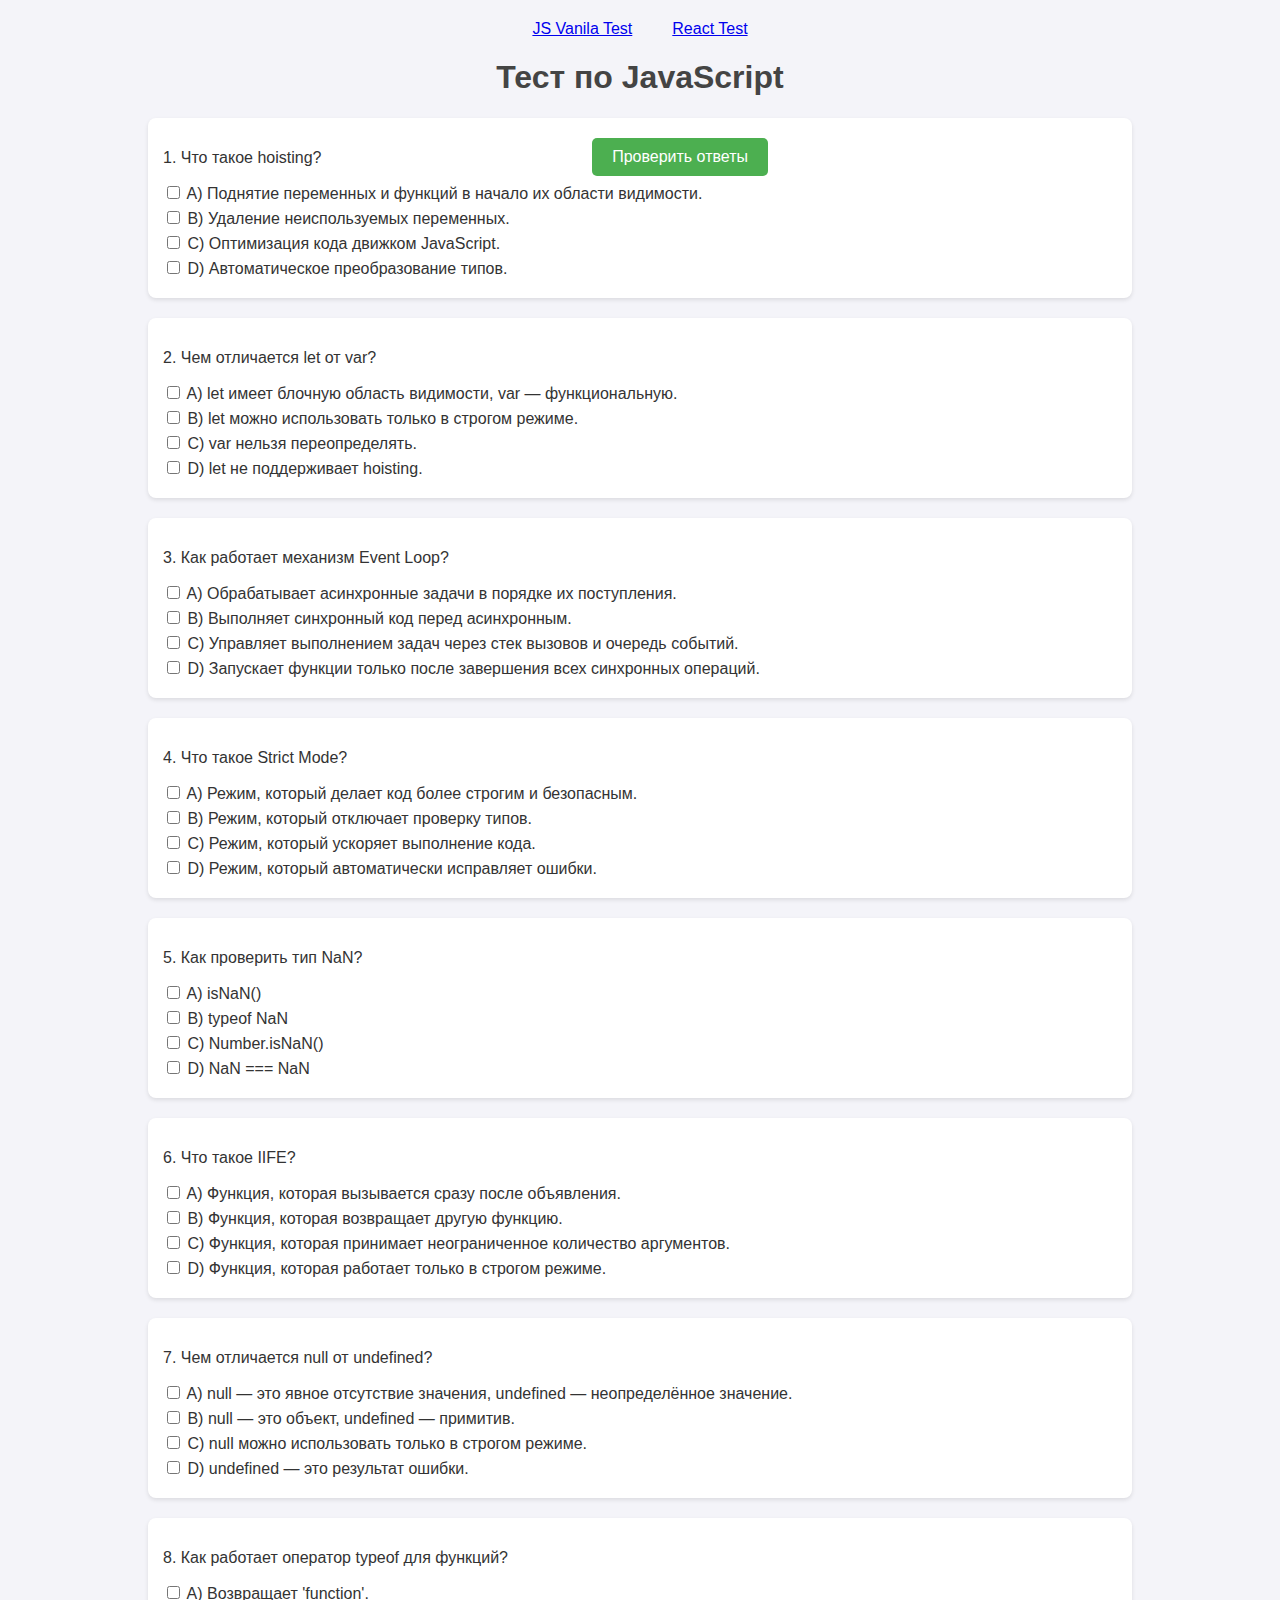
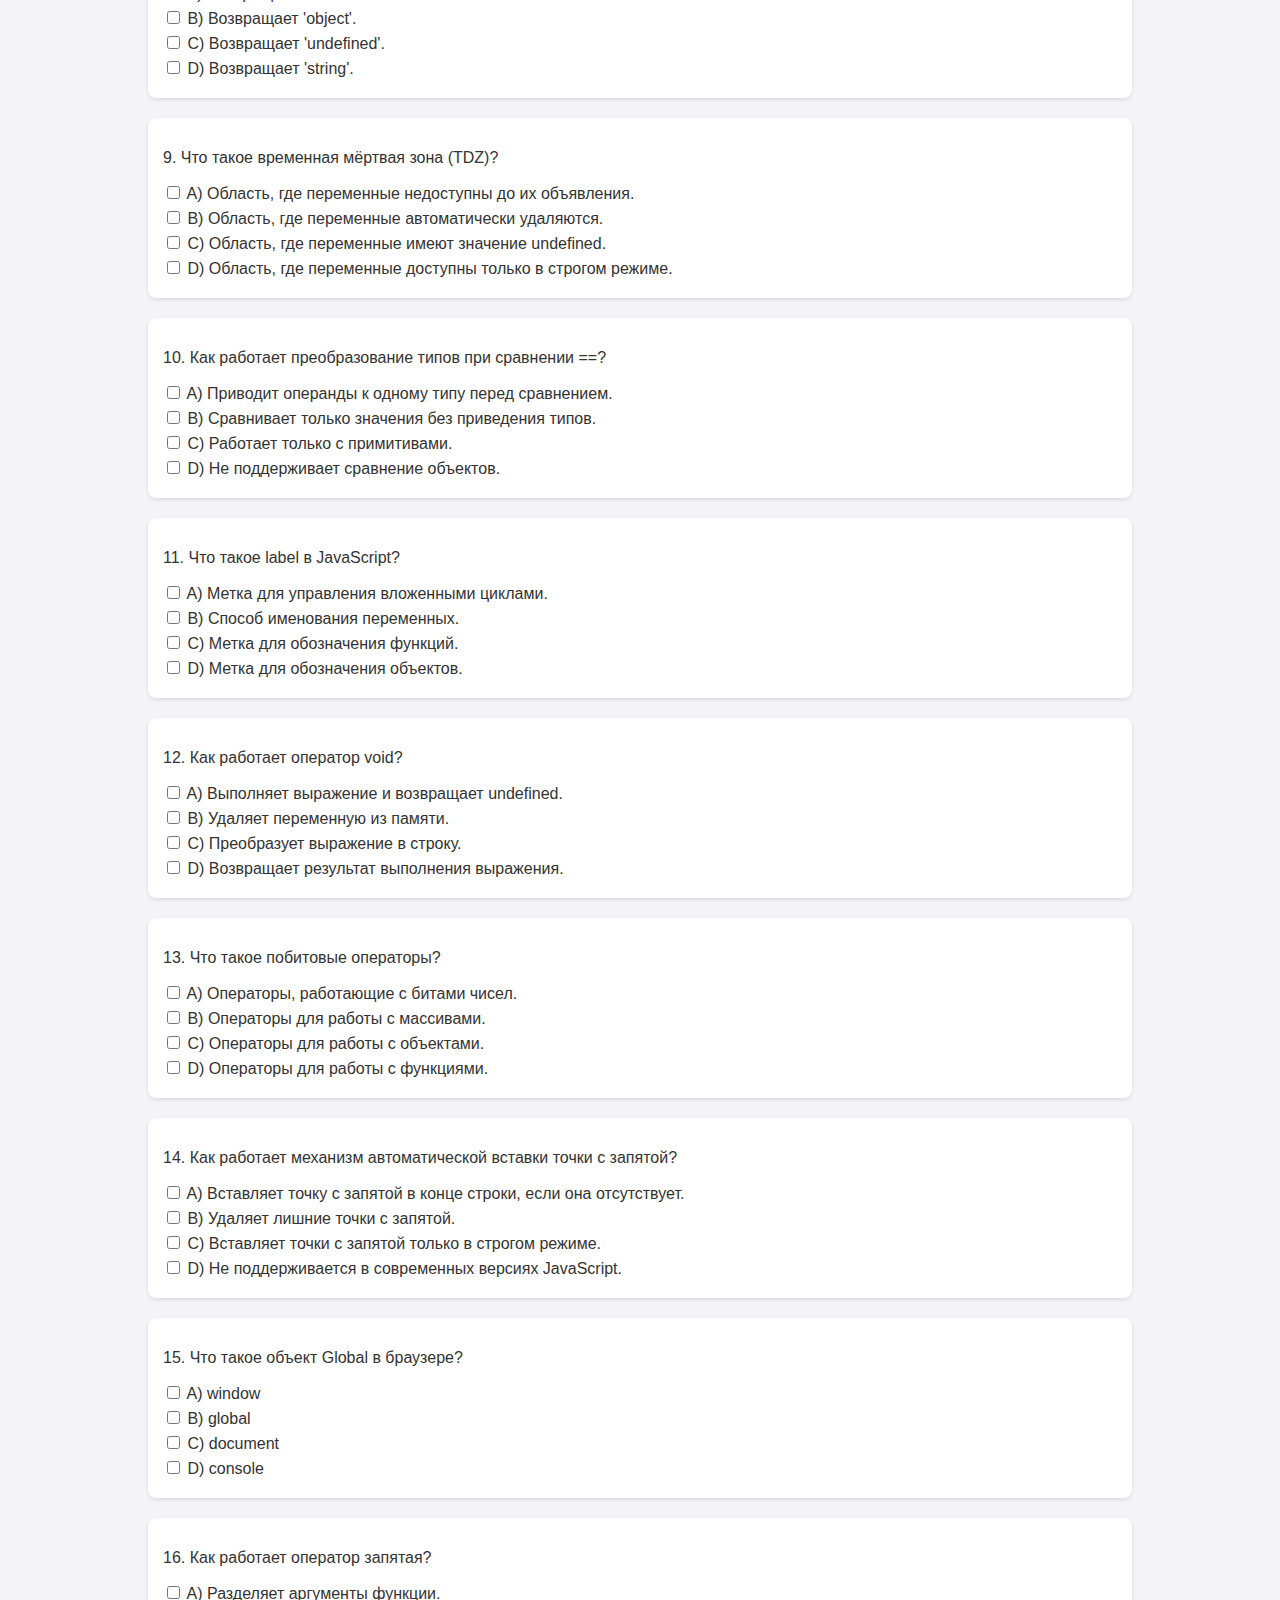
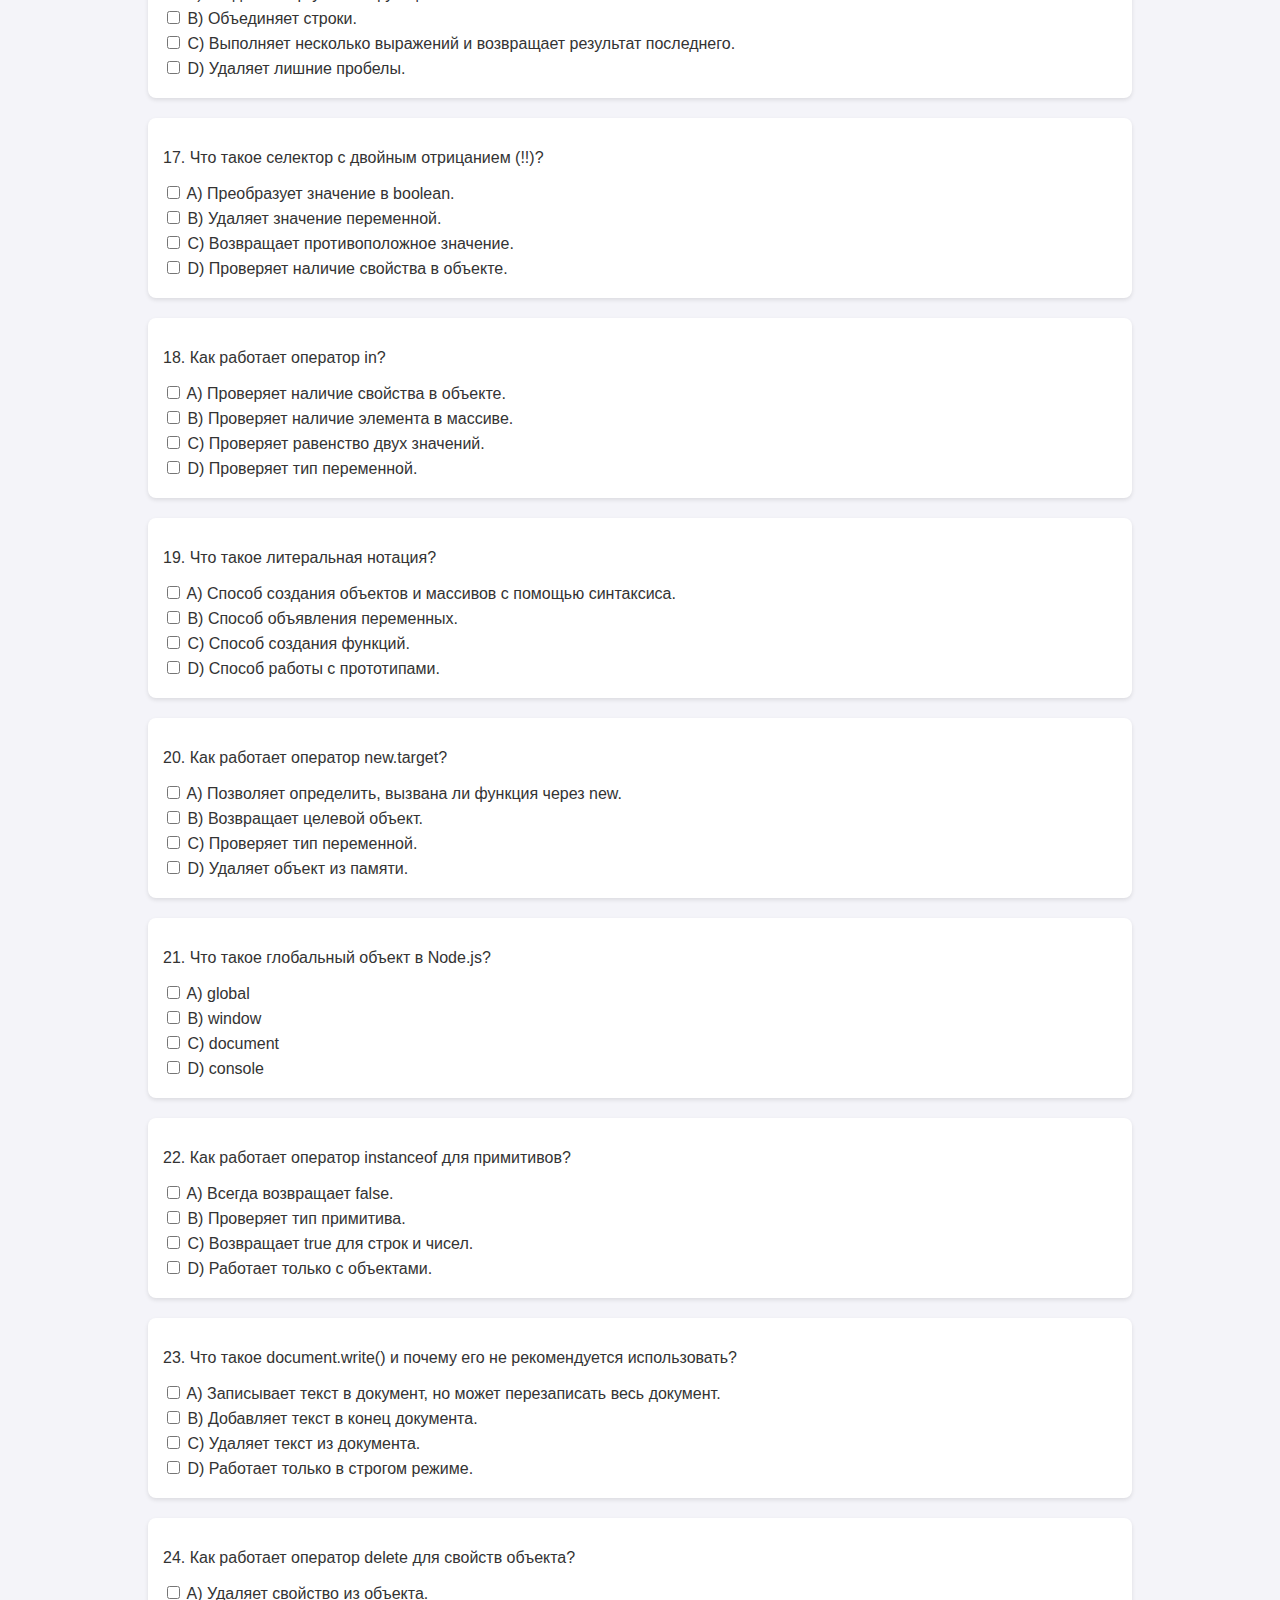
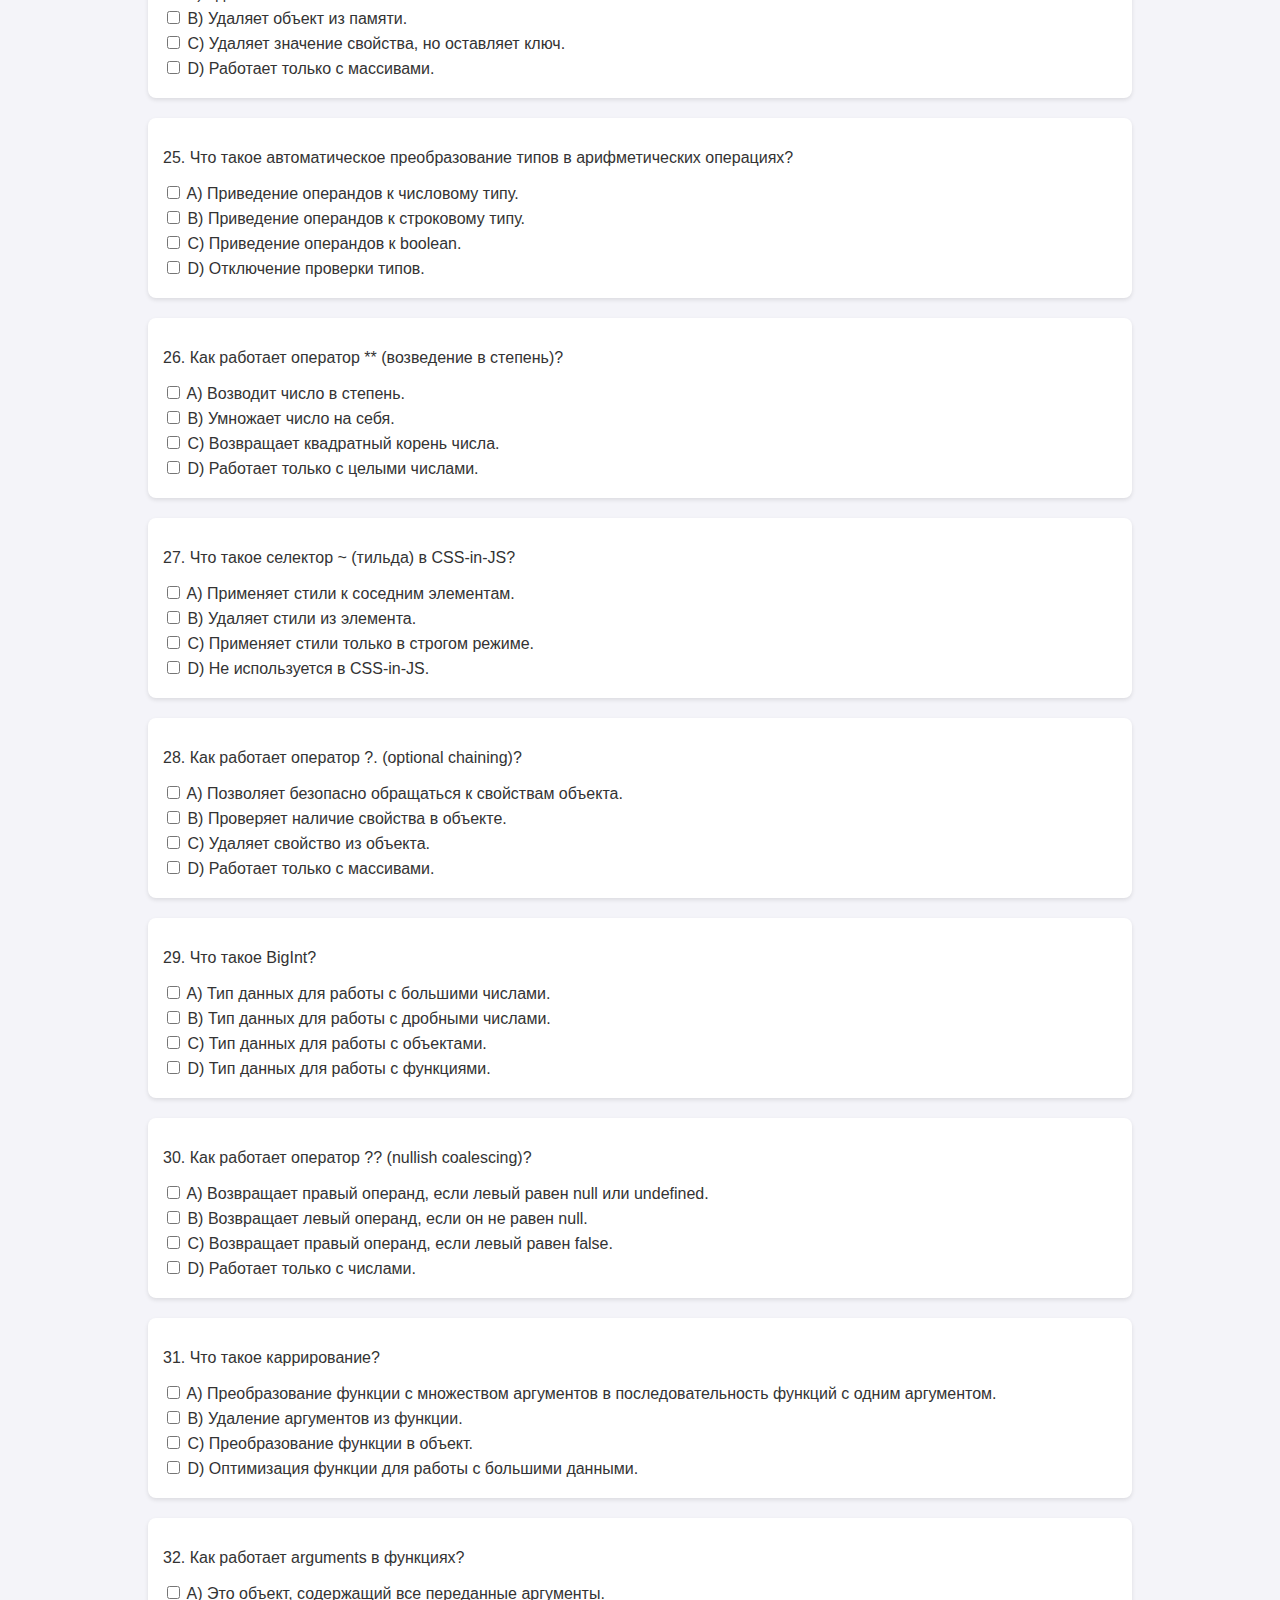
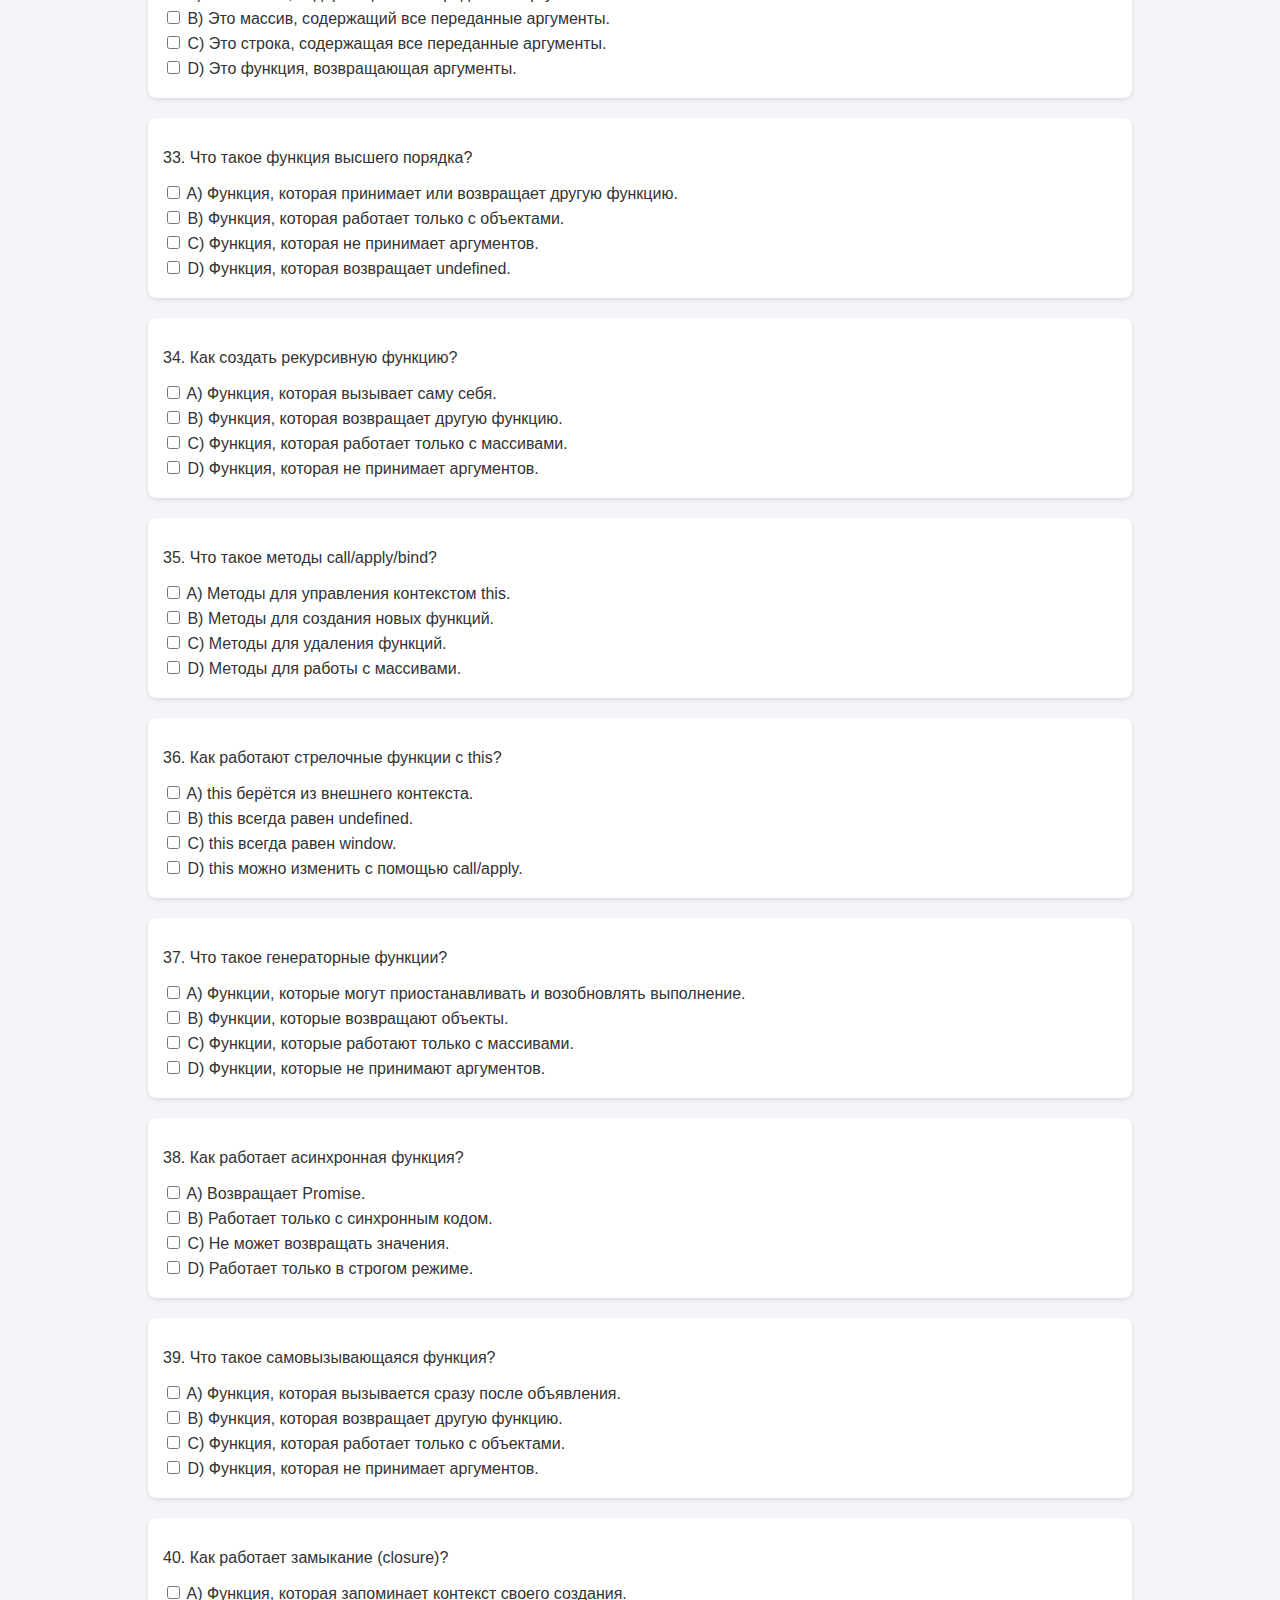
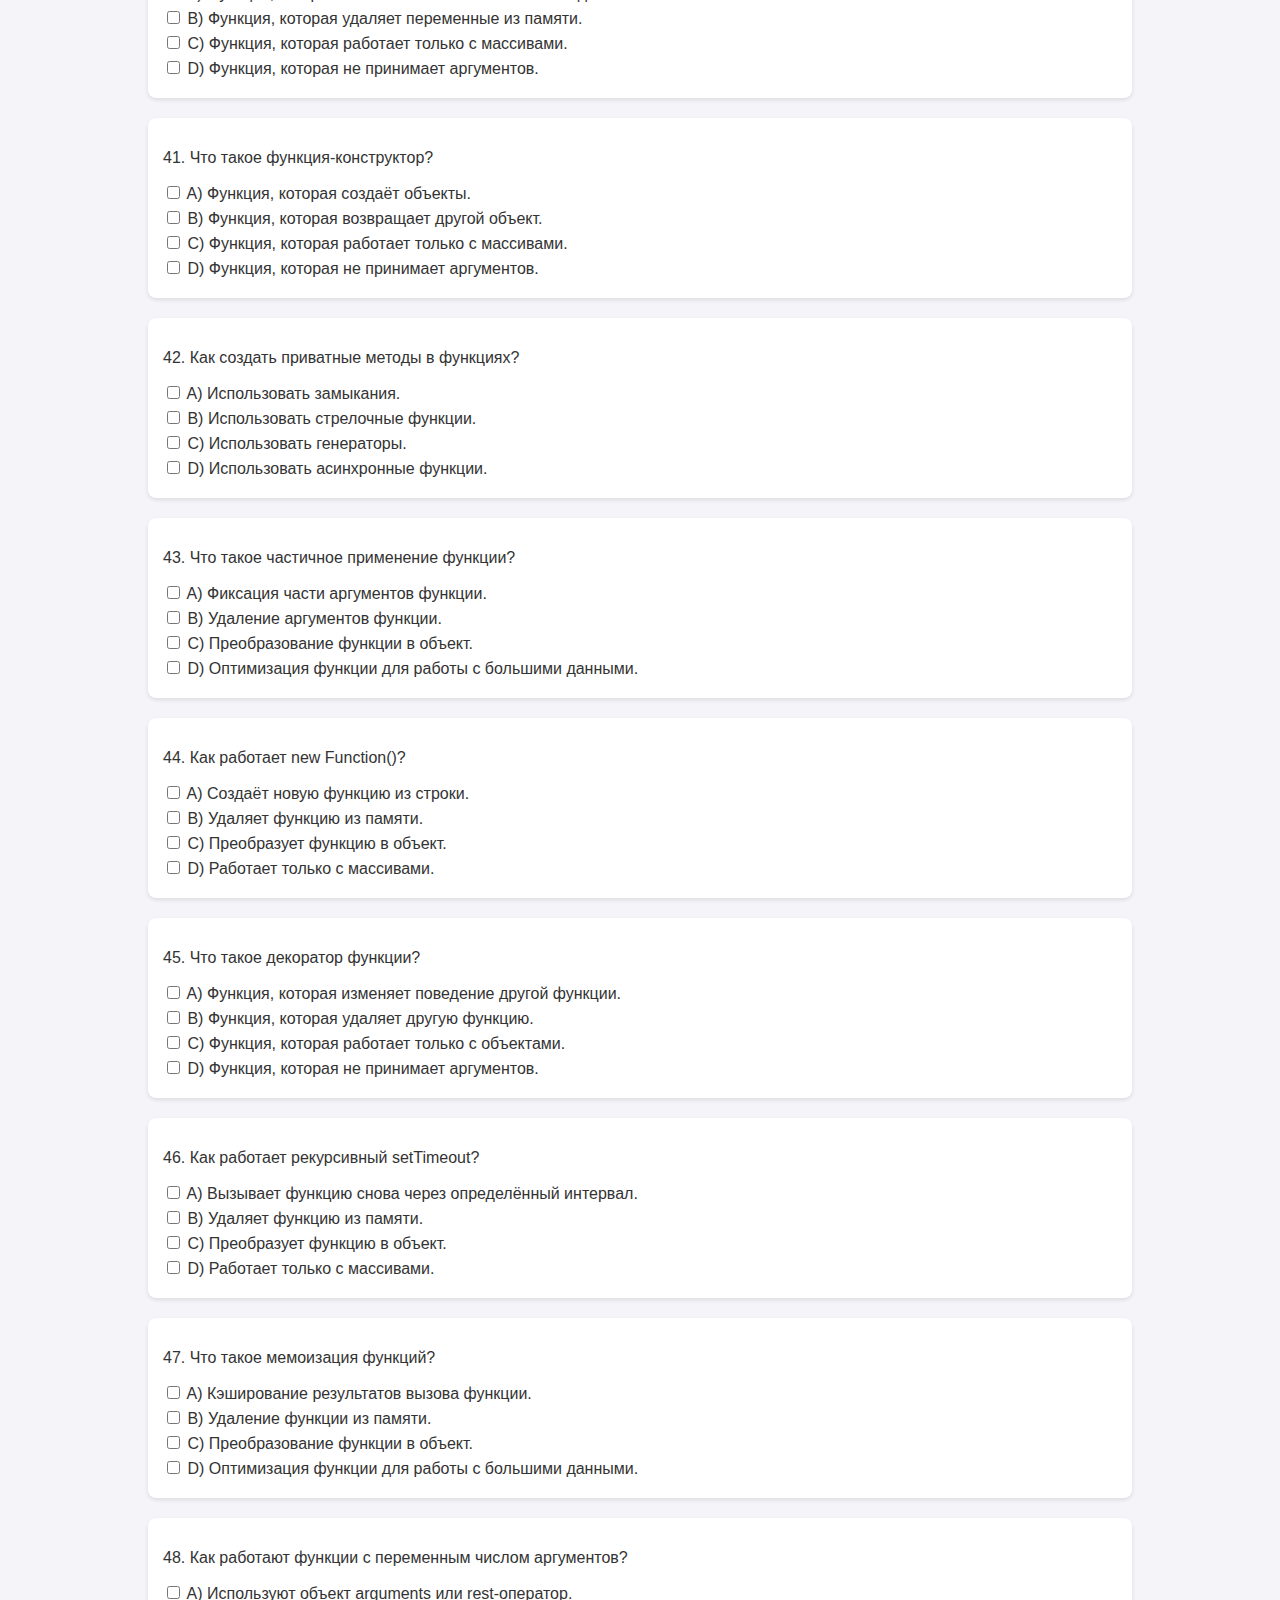
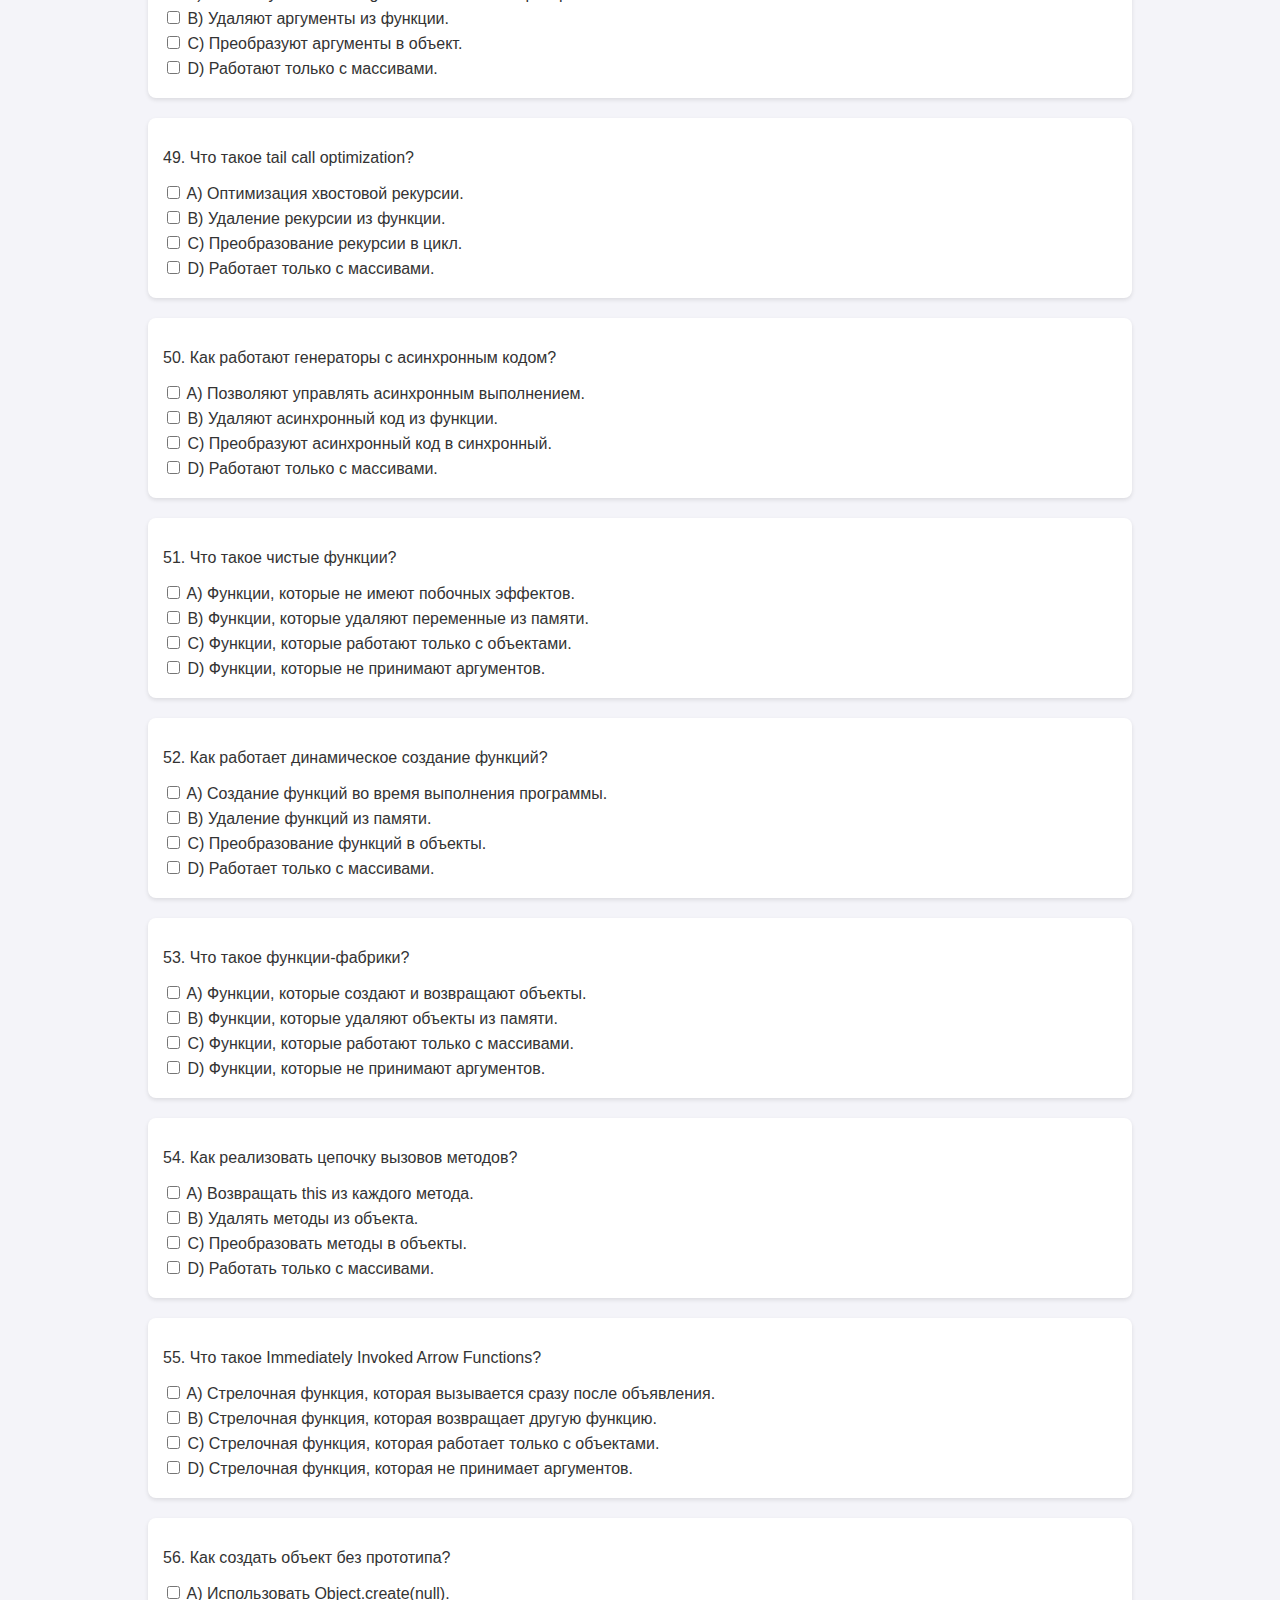
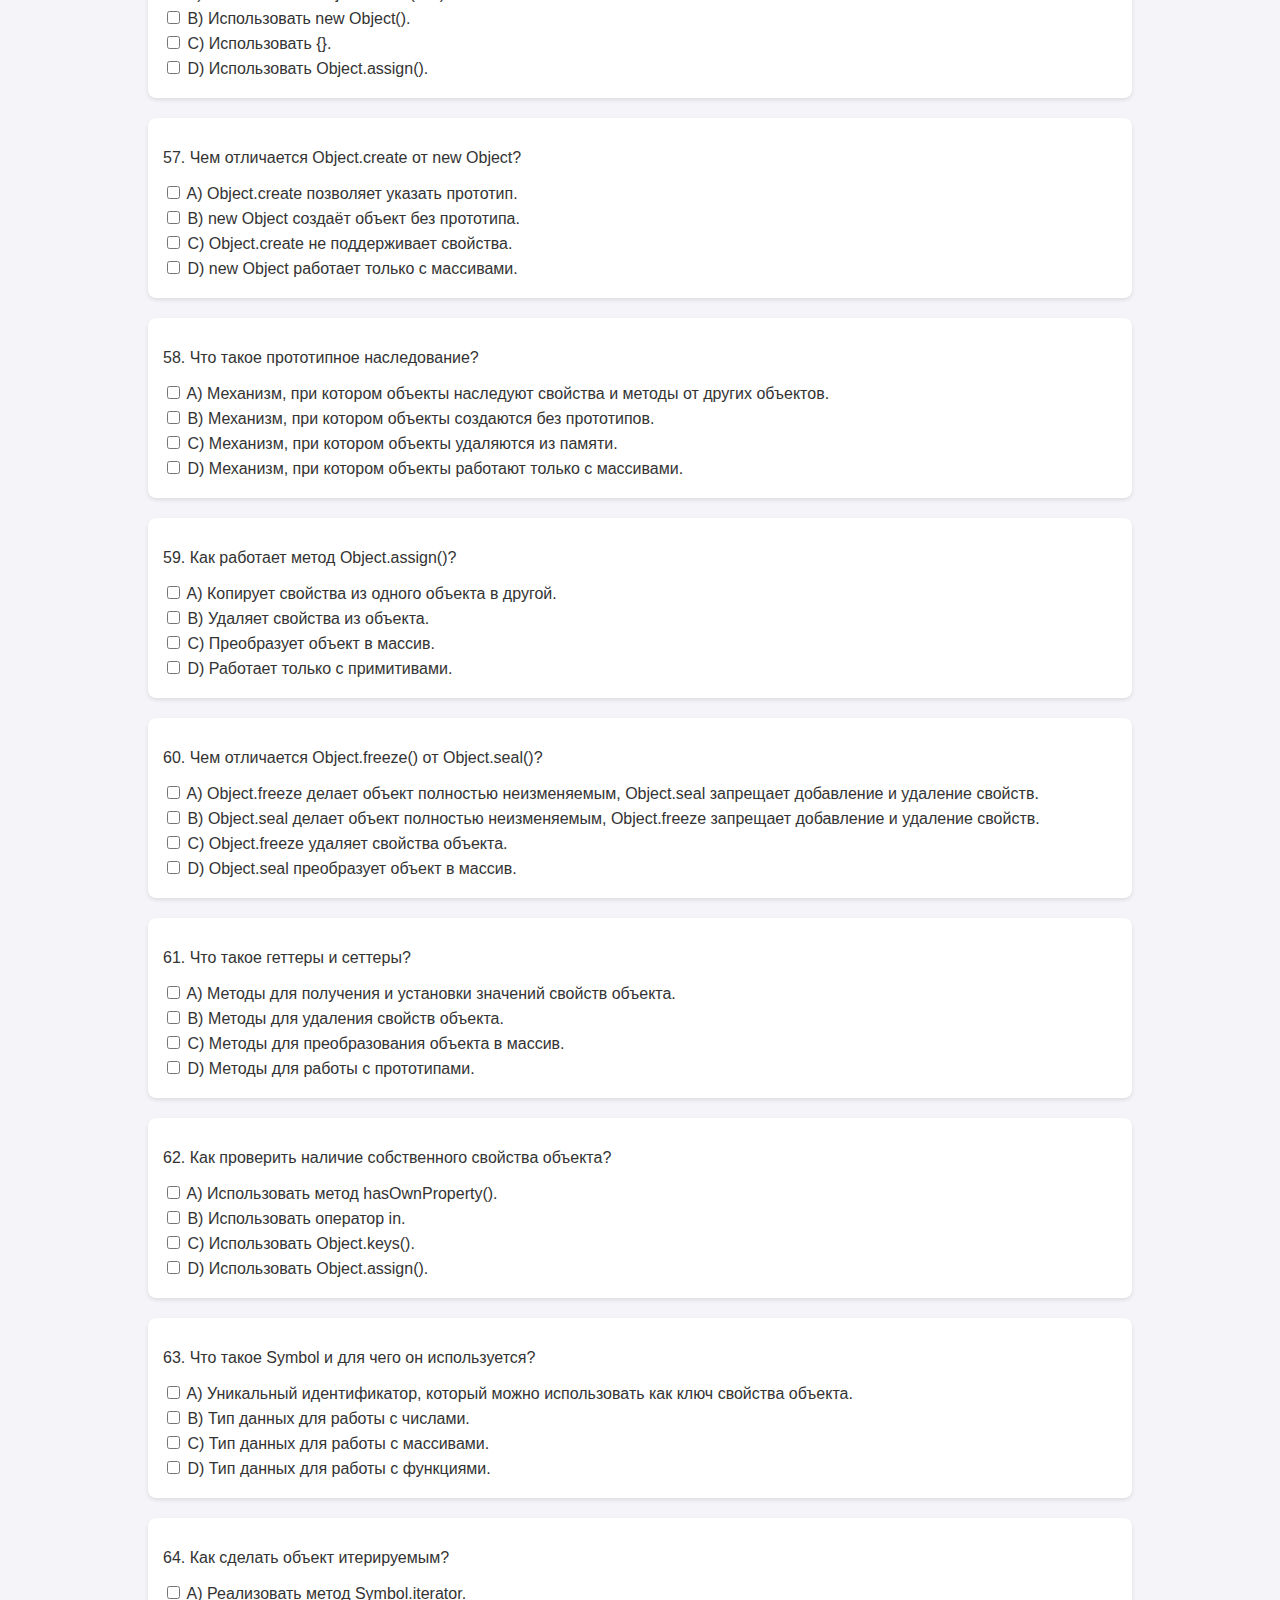
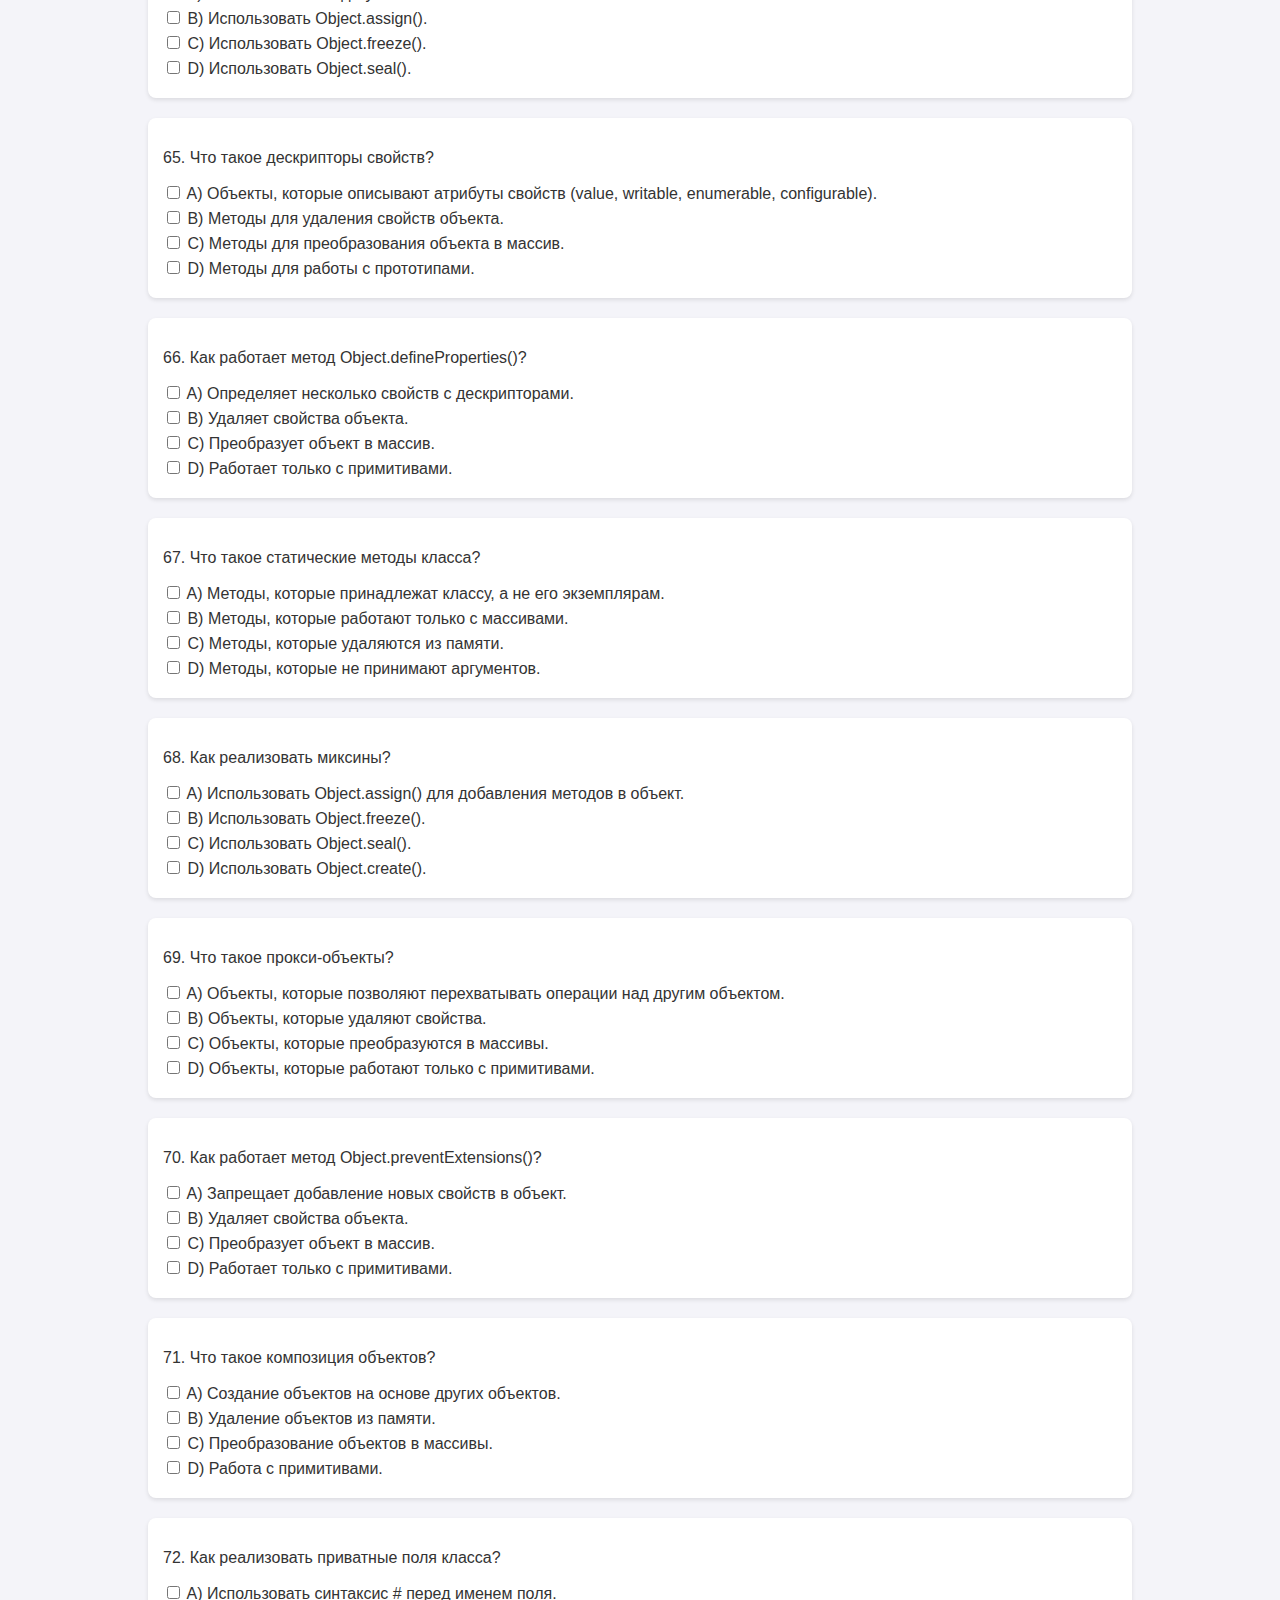
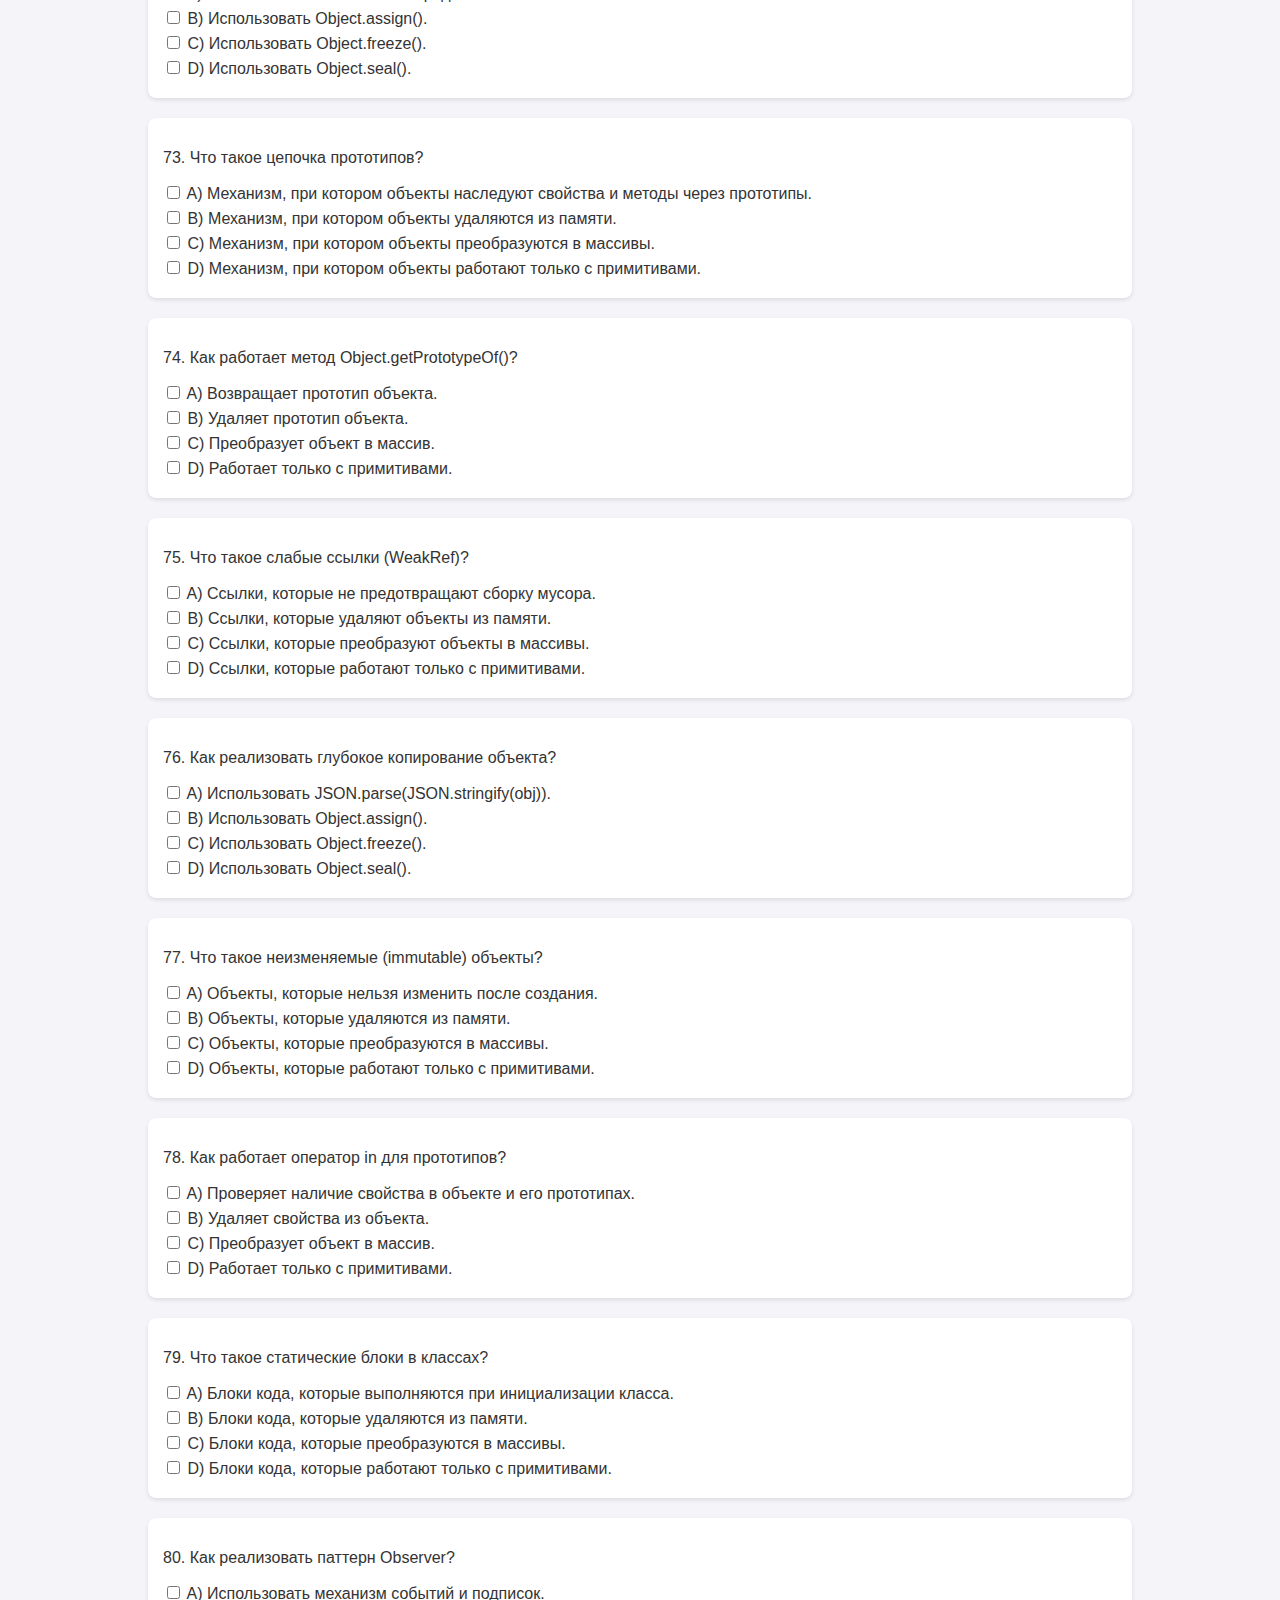
==== commit d724ceb8: "изменение стилей" ====
--- a/index.html
+++ b/index.html
@@ -6,13 +6,6 @@
     <title>Тест по JavaScript</title>
     <link rel="stylesheet" href="style.css" />
     <style>
-      body {
-        font-family: Arial, sans-serif;
-        background-color: #f4f4f9;
-        color: #333;
-        margin: 0;
-        padding: 20px;
-      }
       h1 {
         text-align: center;
         color: #444;
--- a/style.css
+++ b/style.css
@@ -1,3 +1,11 @@
+body {
+  font-family: Arial, sans-serif;
+  background-color: #f4f4f9;
+  color: #333;
+  margin: 0 10%;
+  padding: 20px;
+}
+
 nav {
   display: flex;
   justify-content: center;
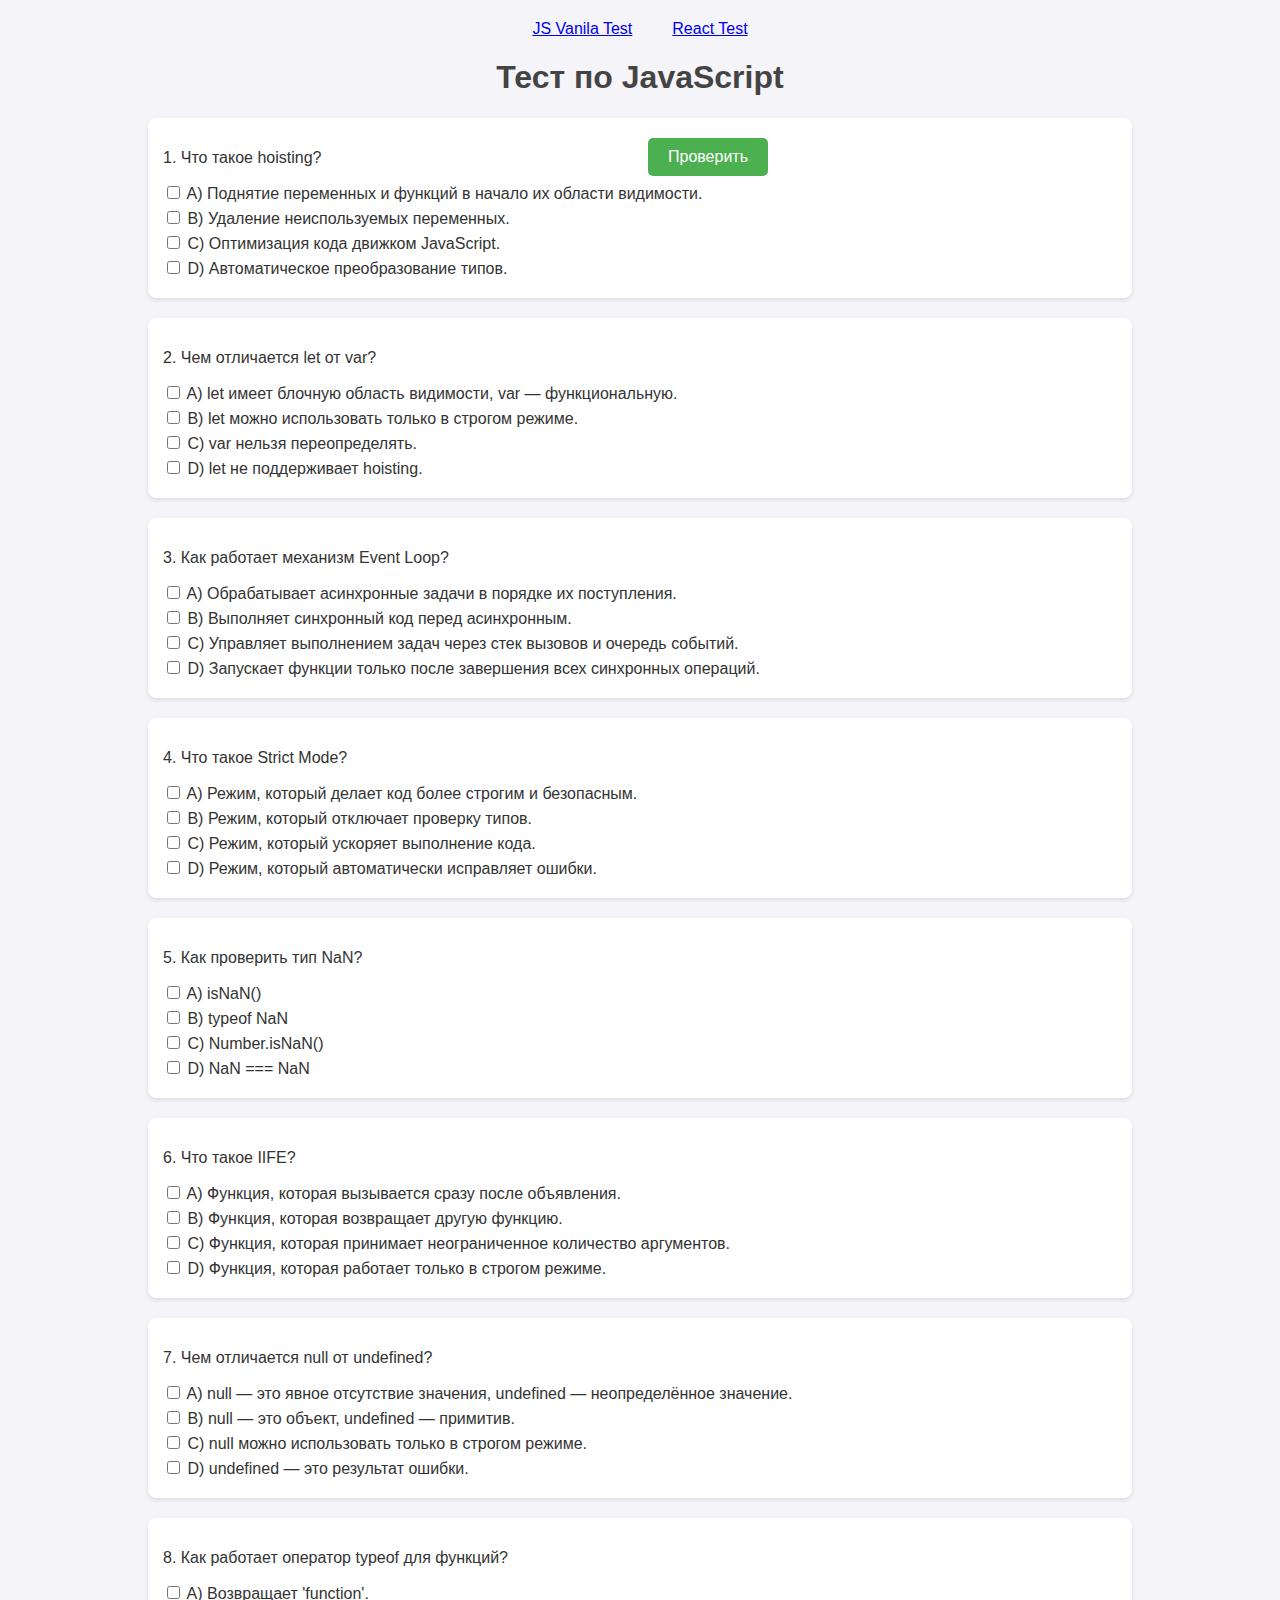
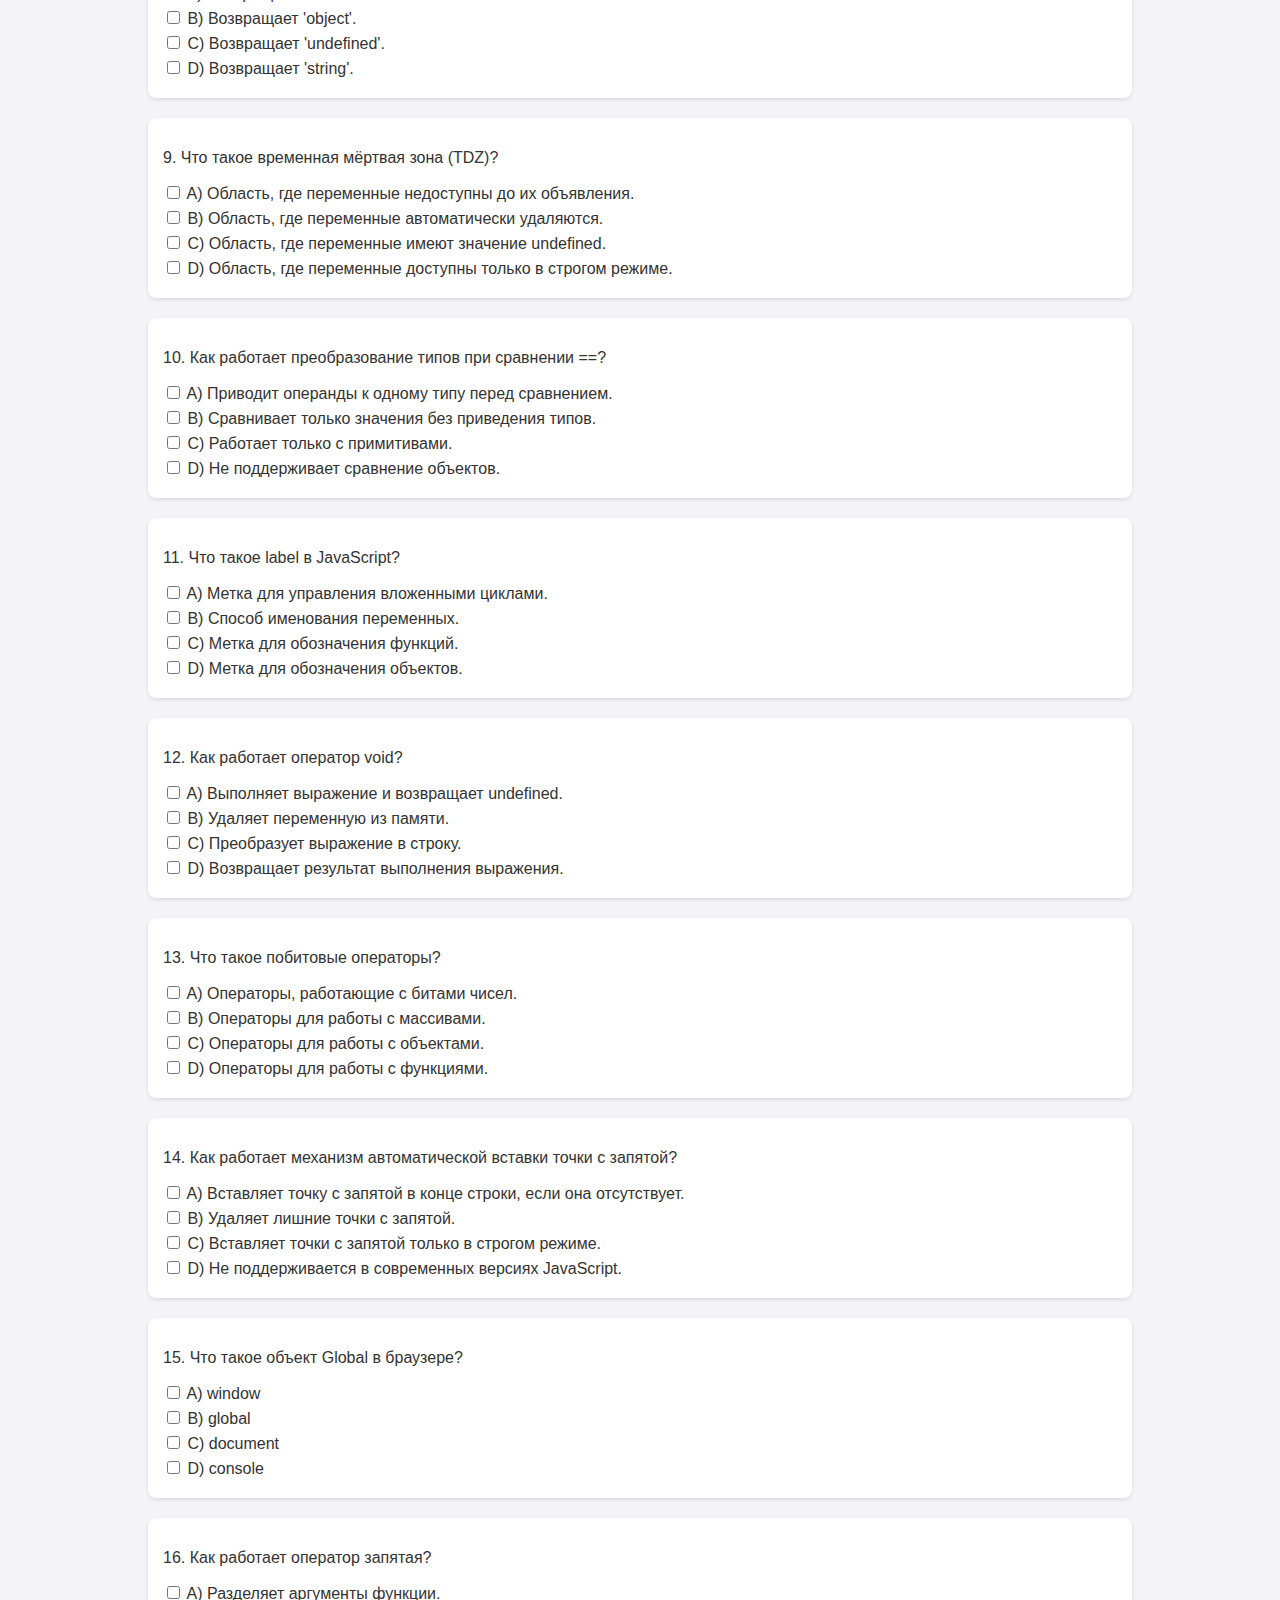
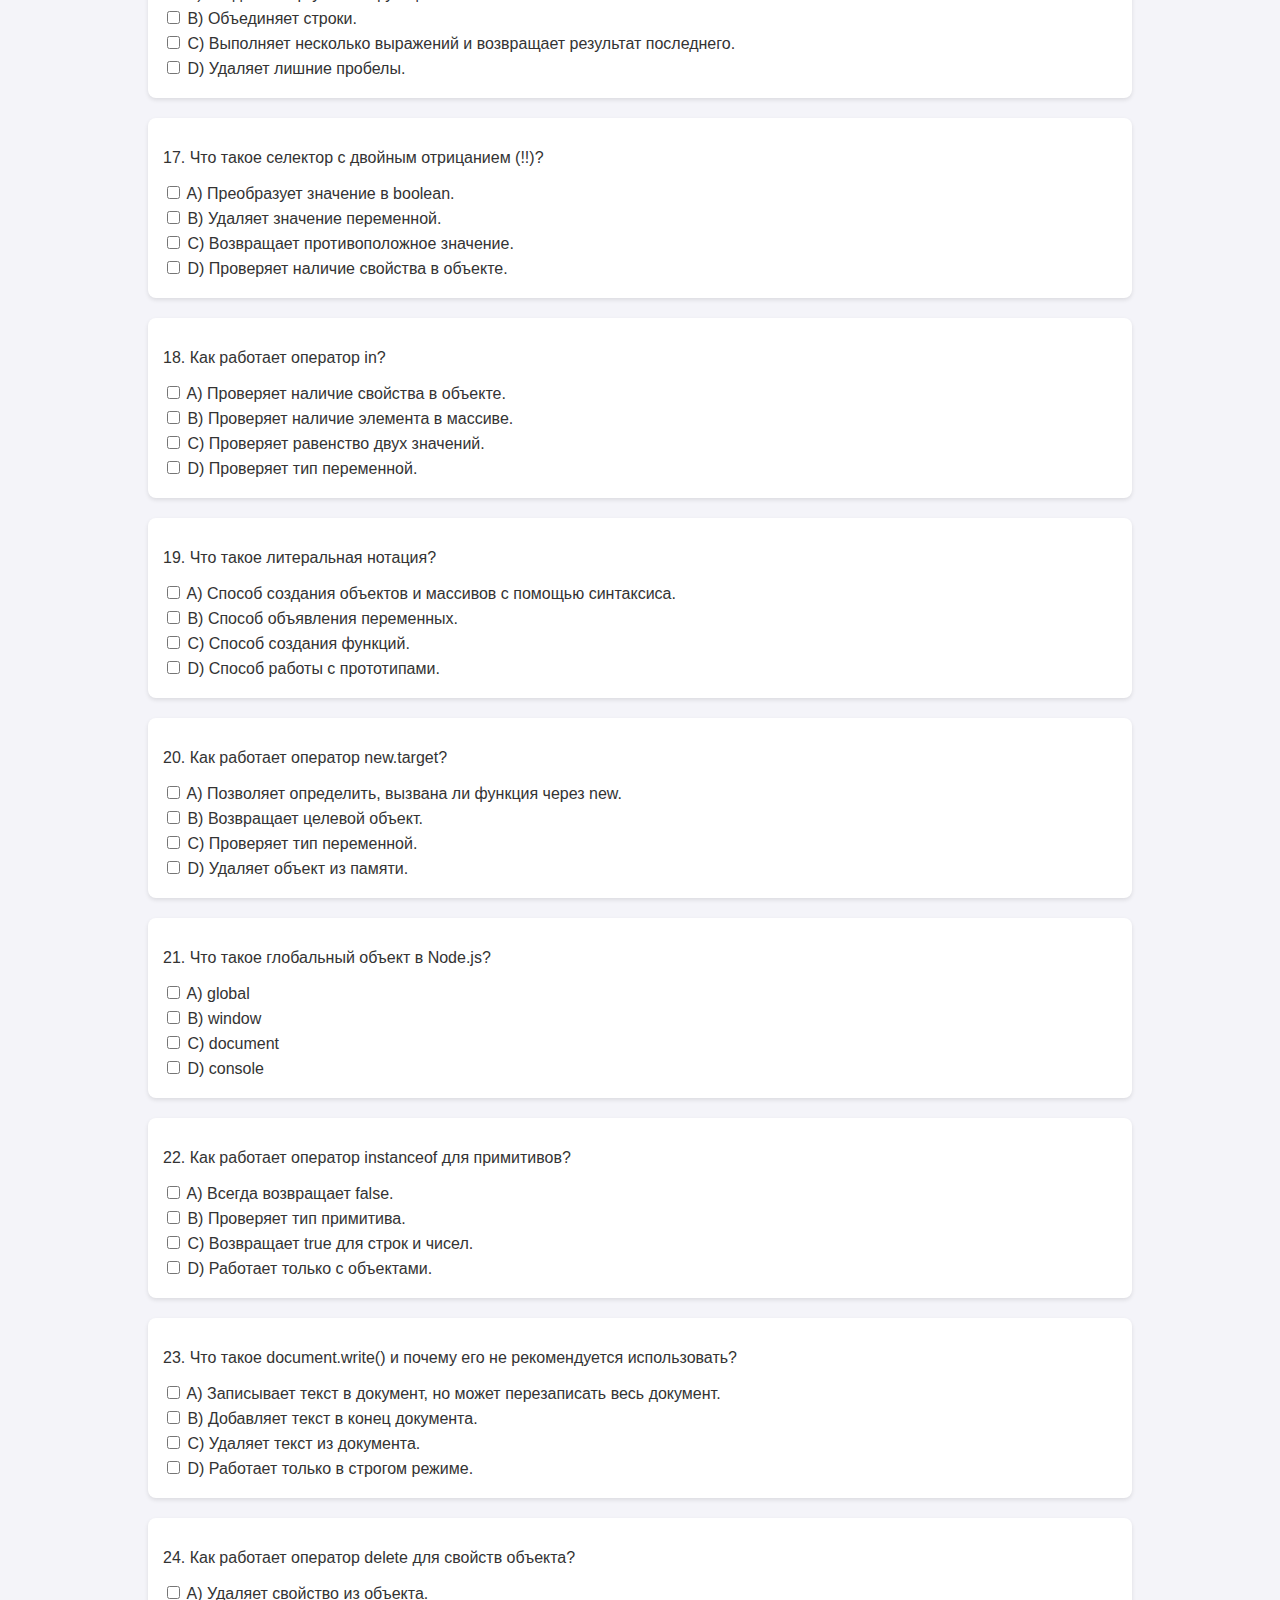
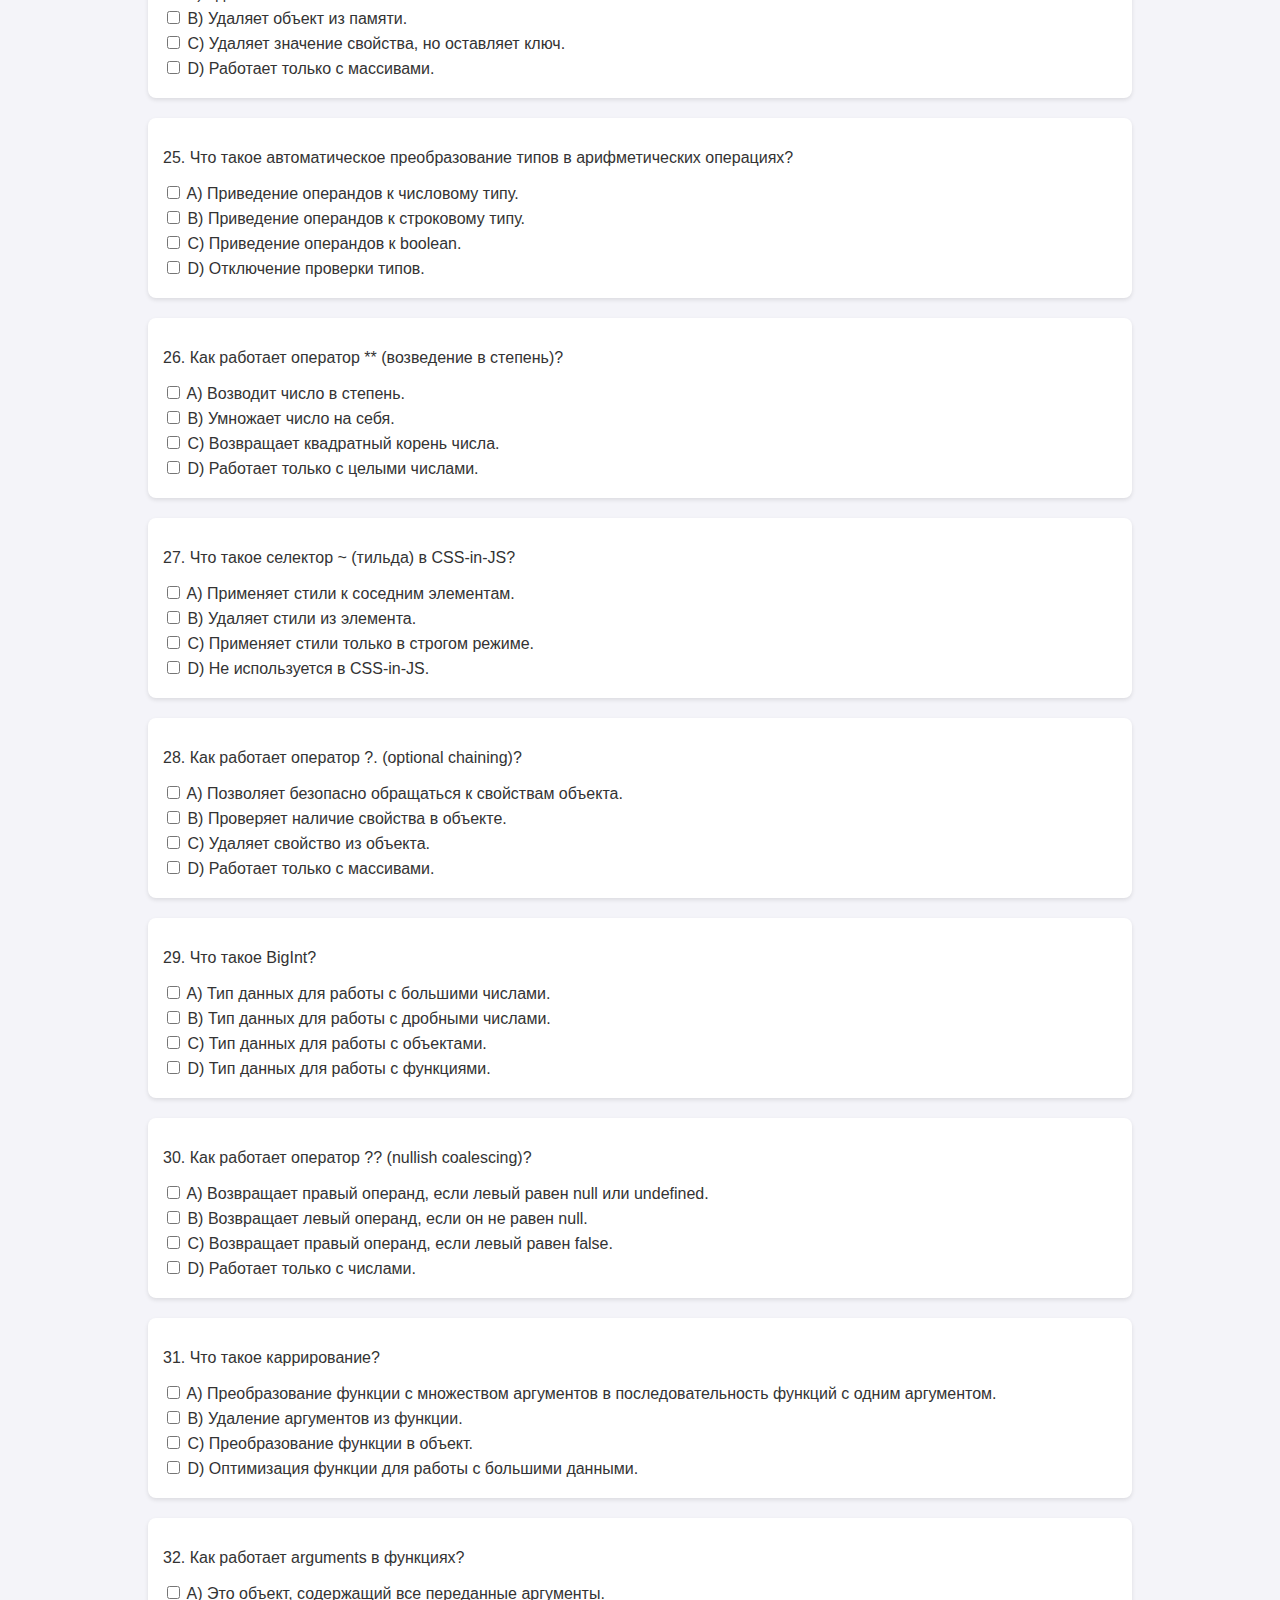
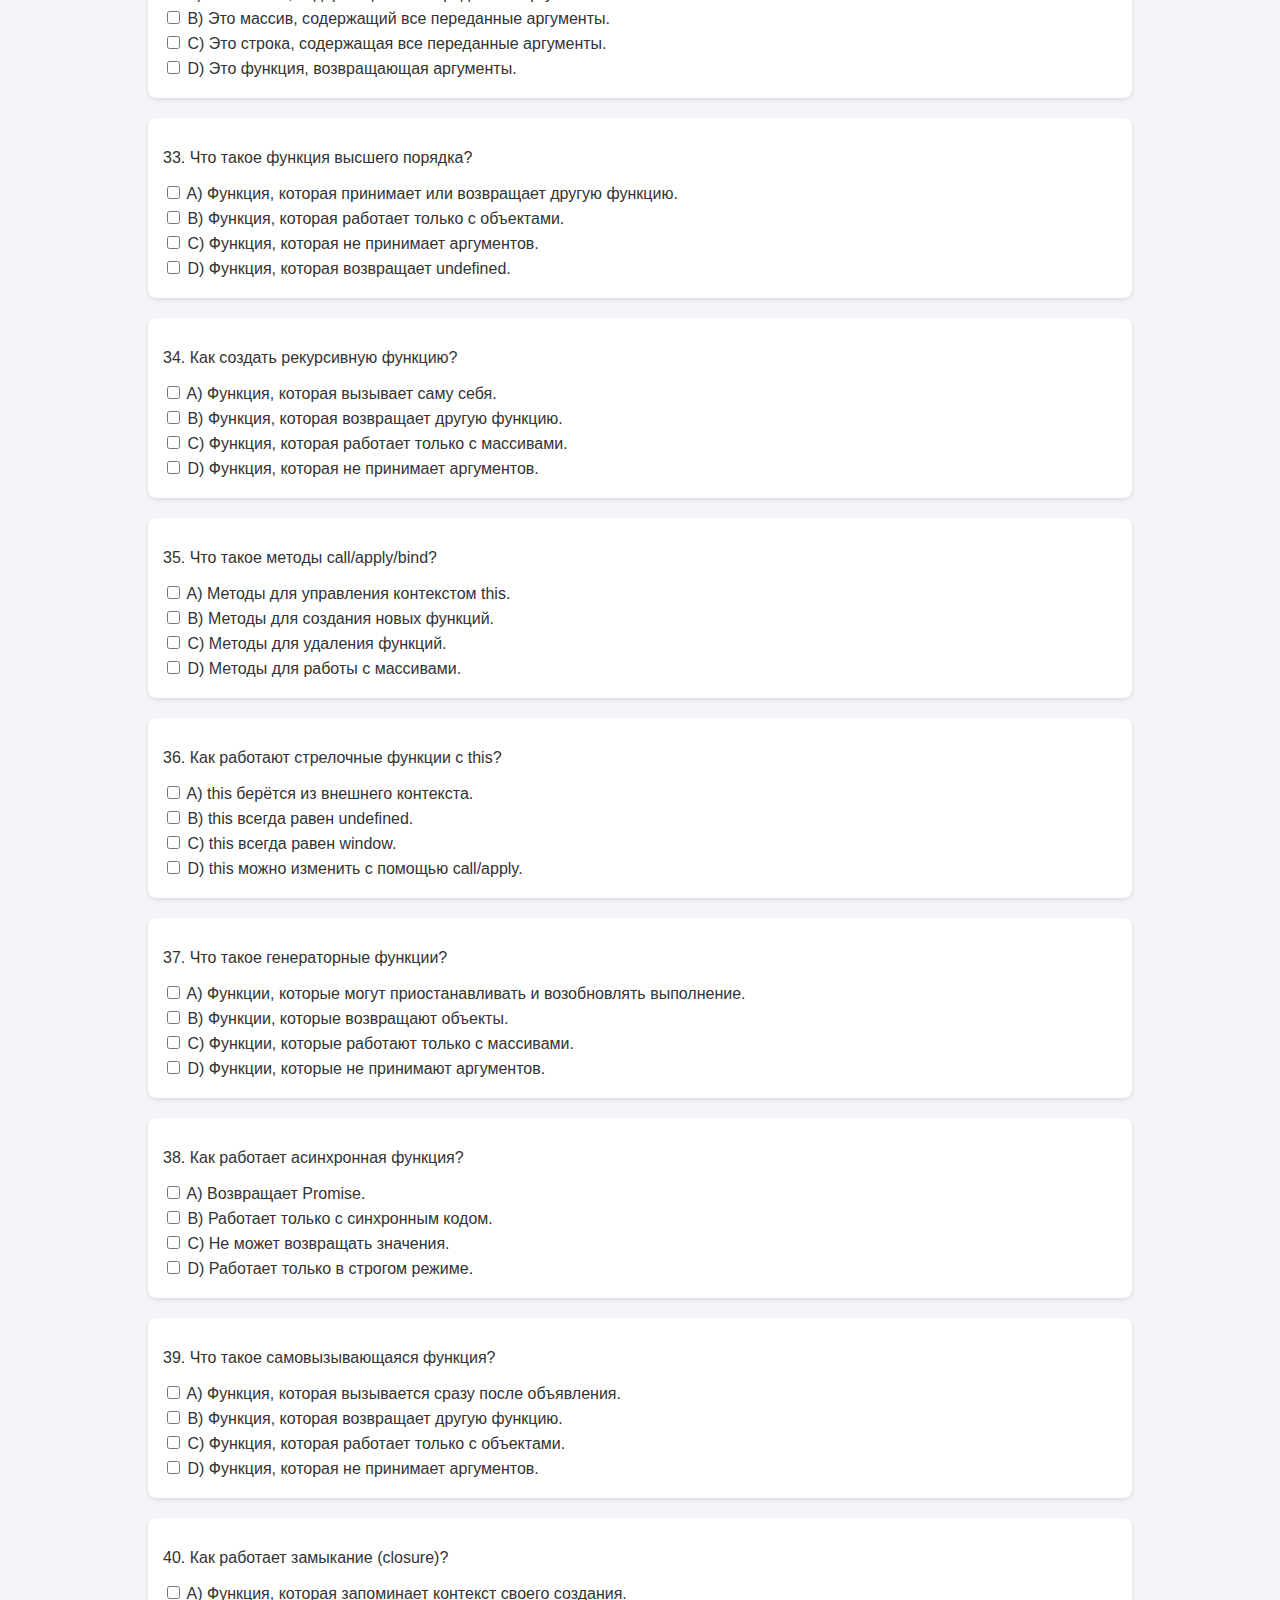
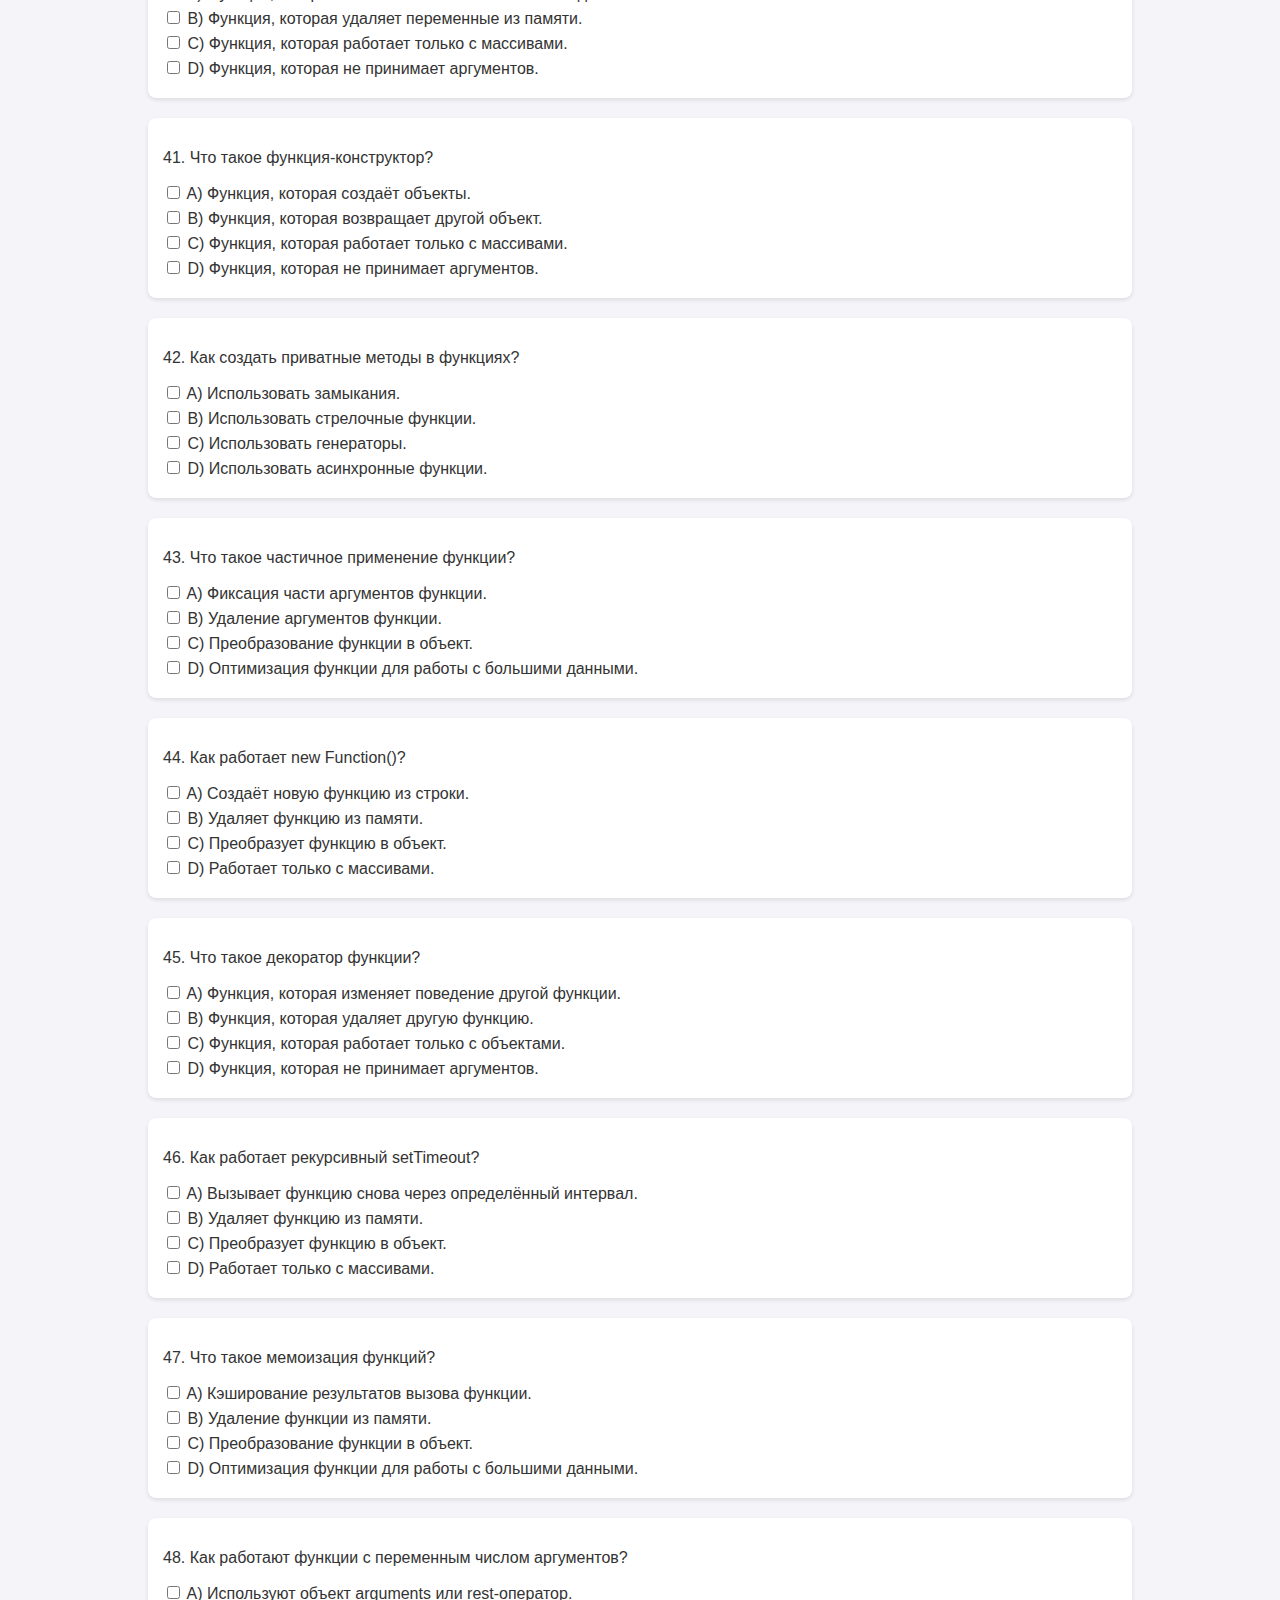
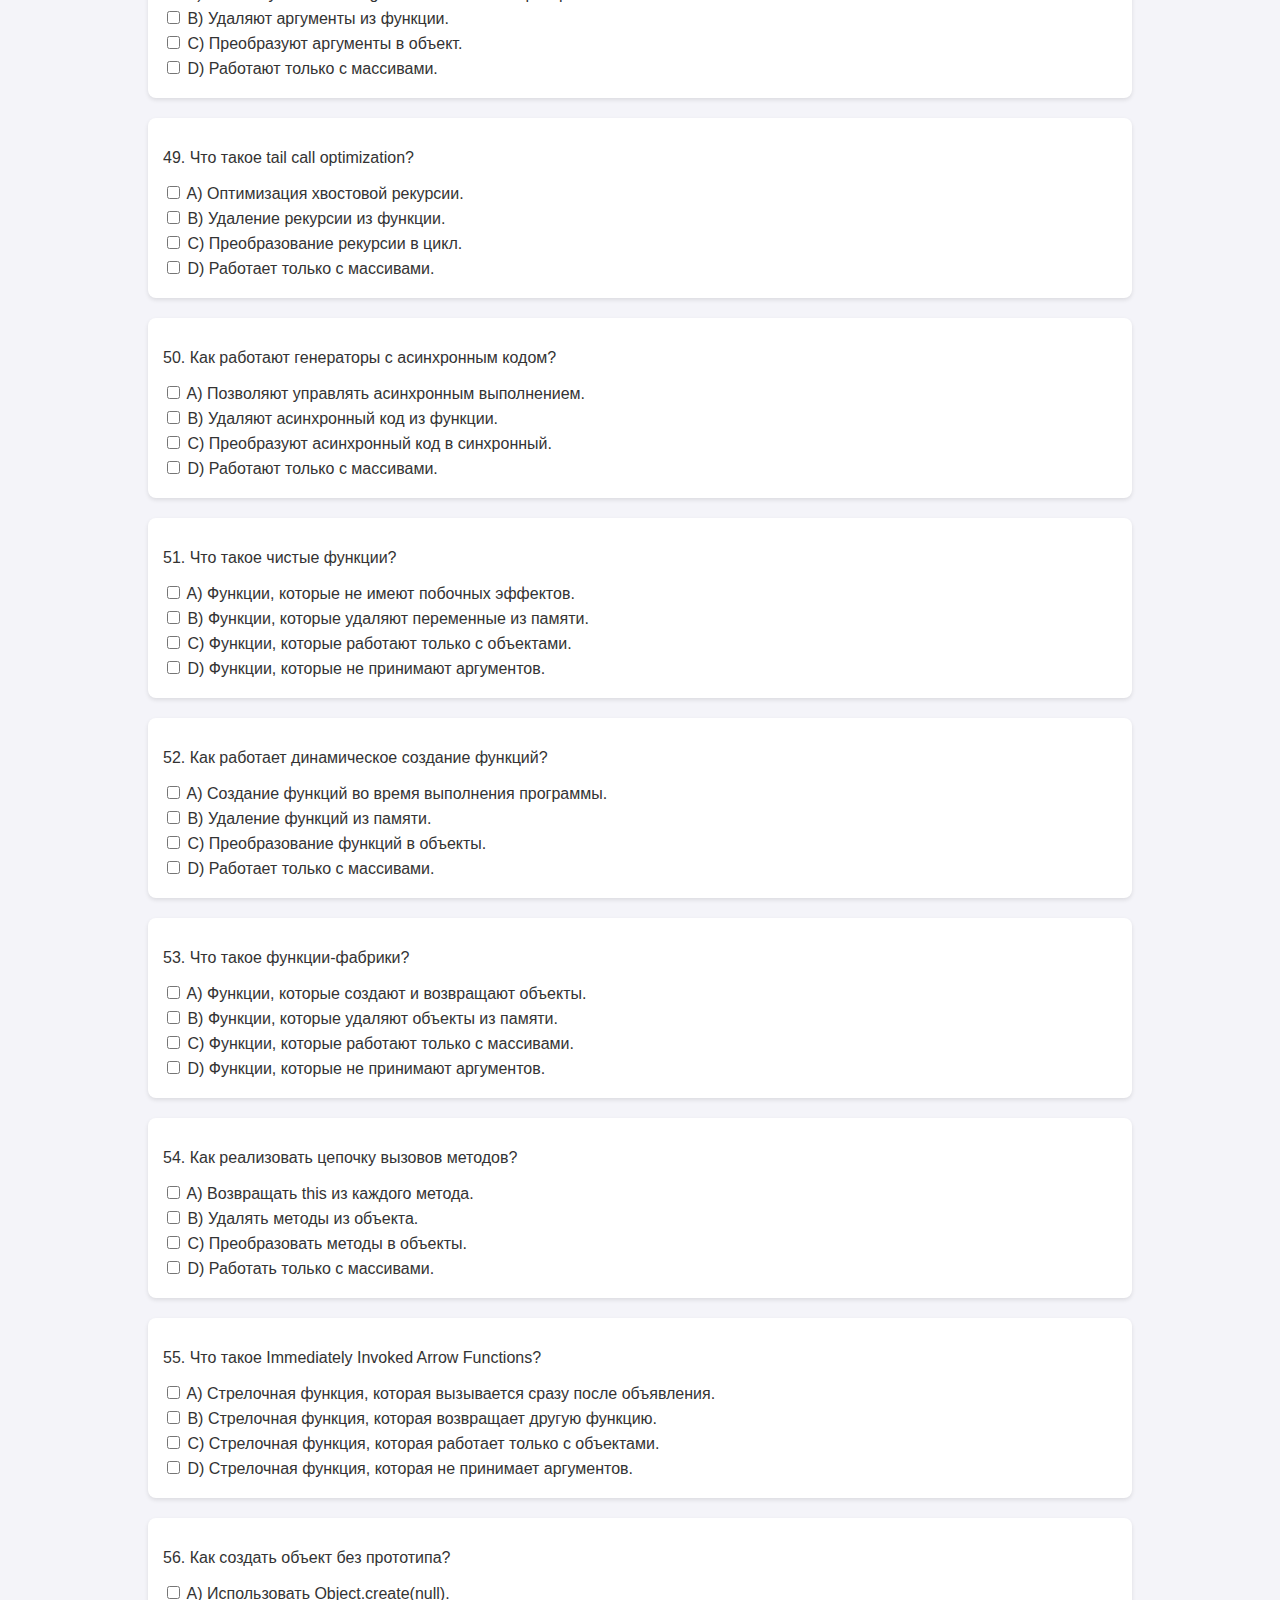
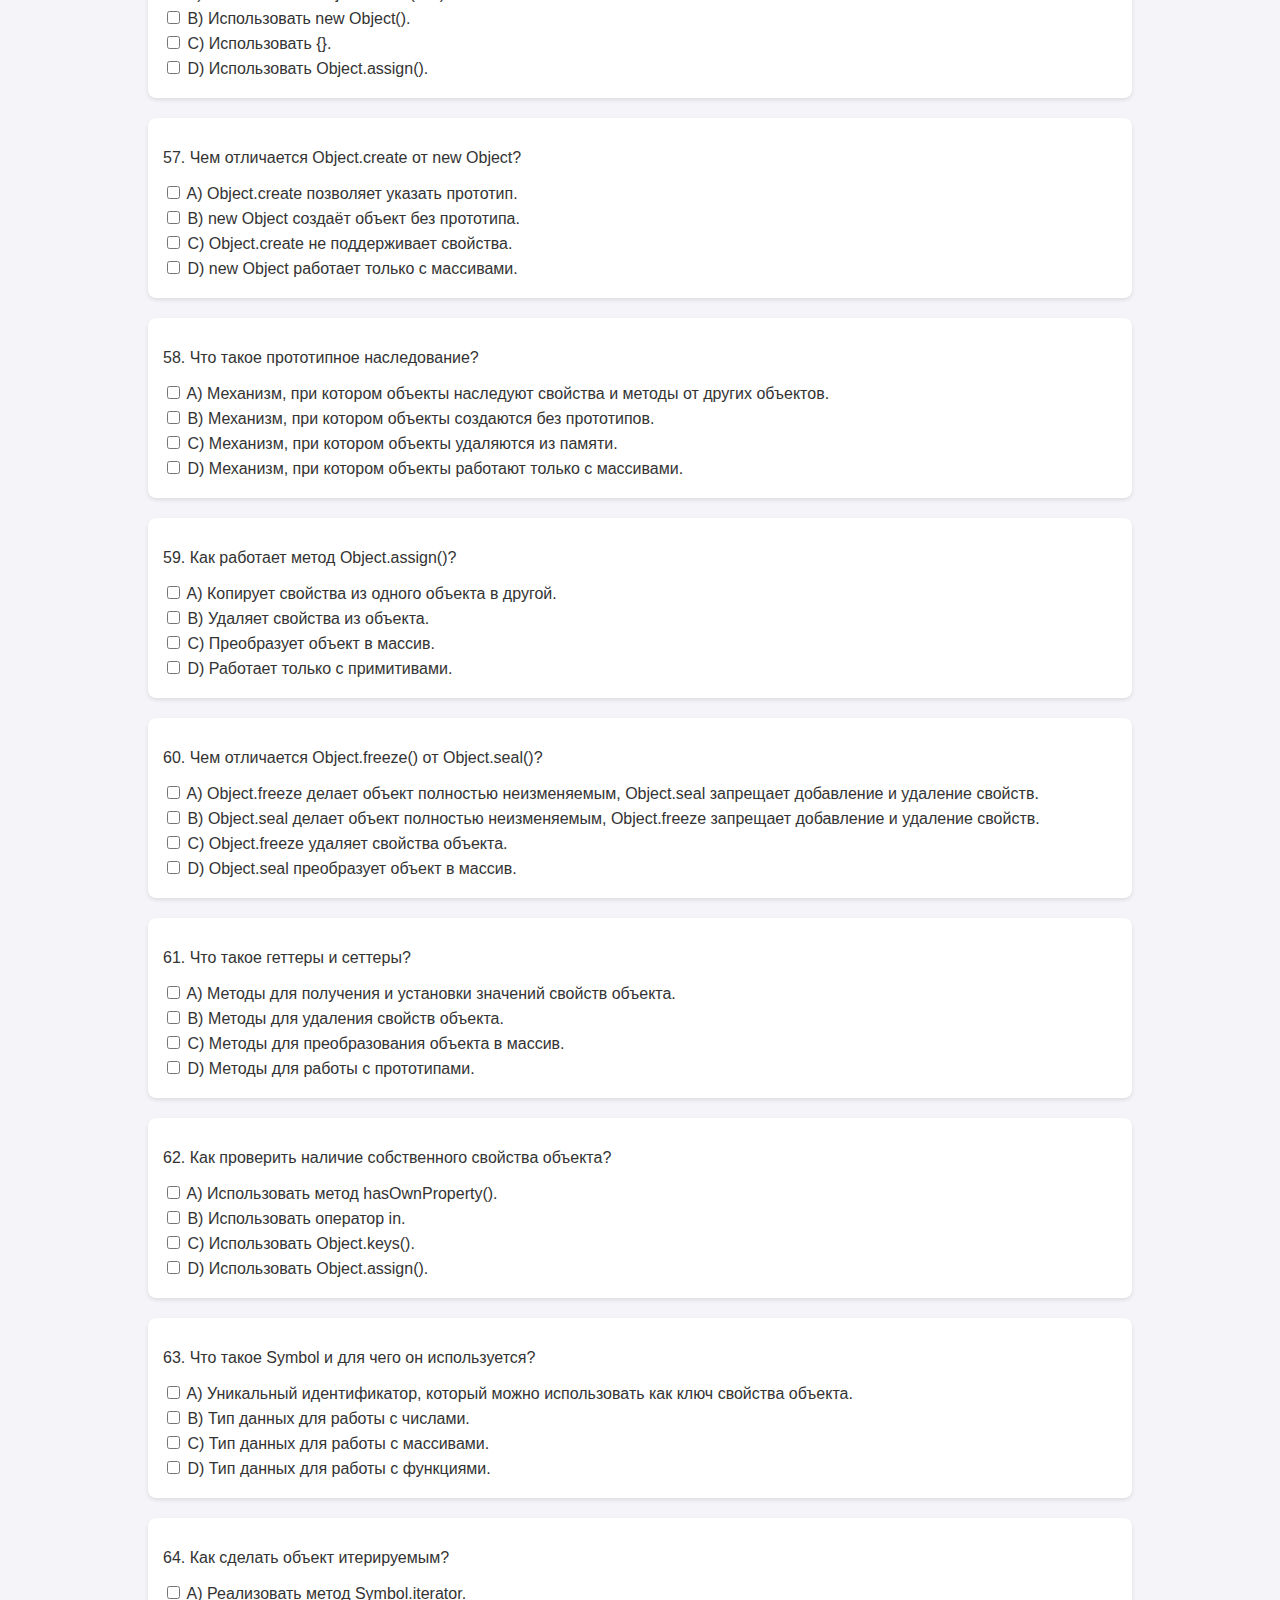
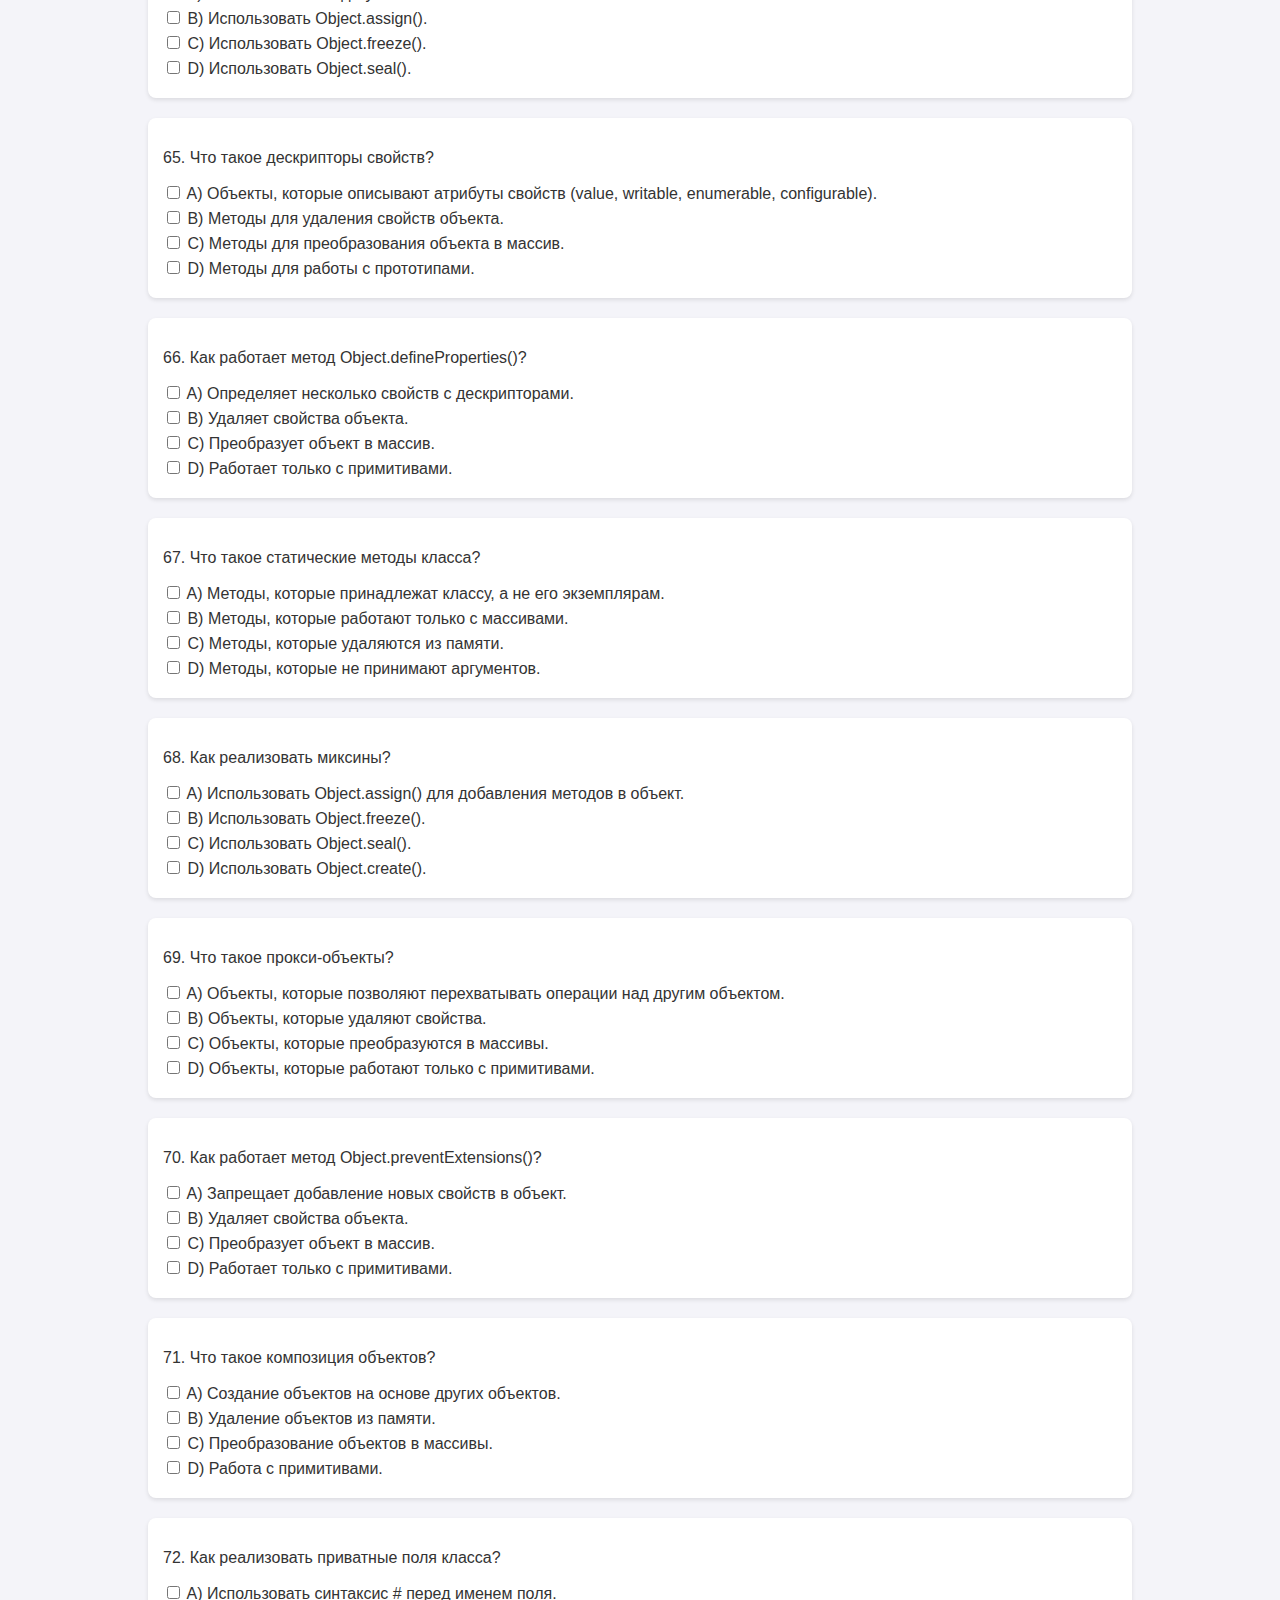
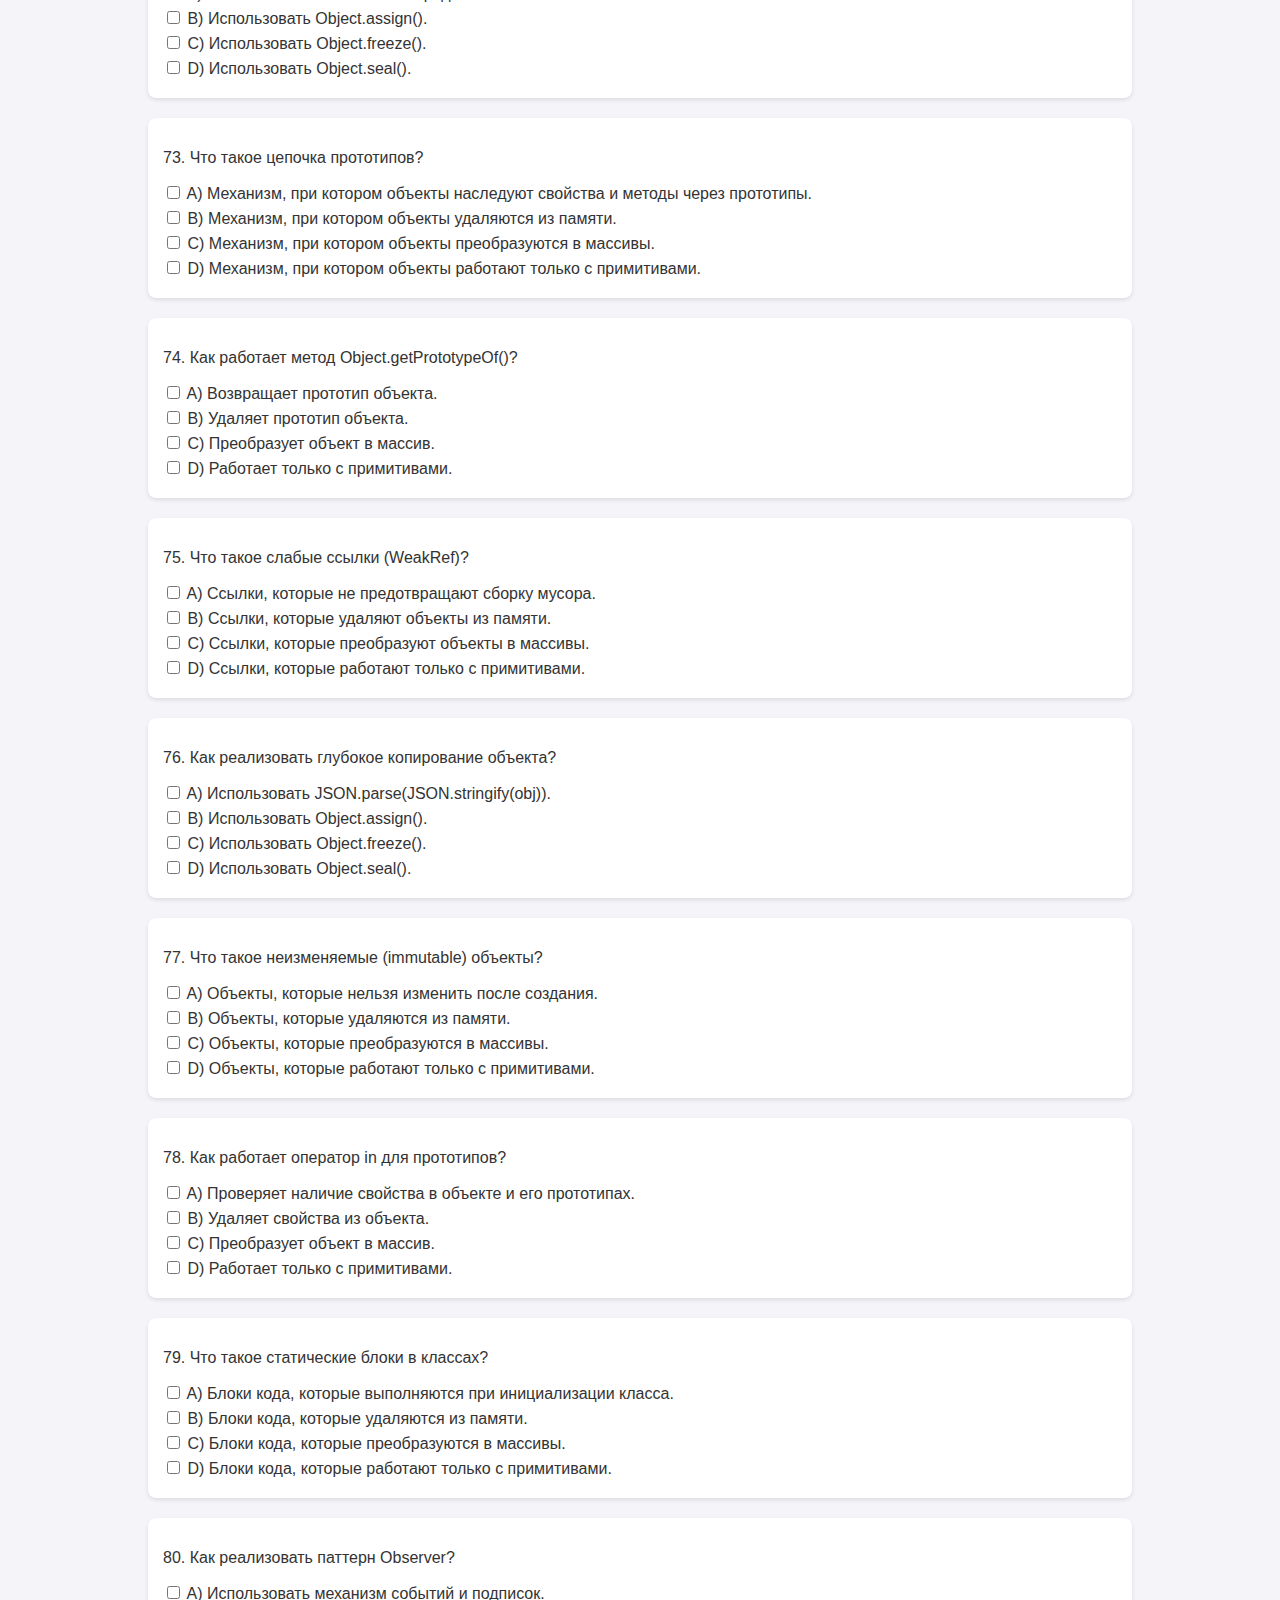
==== commit c7267597: "изменение стилей" ====
--- a/index.html
+++ b/index.html
@@ -5,61 +5,6 @@
     <meta name="viewport" content="width=device-width, initial-scale=1.0" />
     <title>Тест по JavaScript</title>
     <link rel="stylesheet" href="style.css" />
-    <style>
-      h1 {
-        text-align: center;
-        color: #444;
-      }
-      .question {
-        margin-bottom: 20px;
-        padding: 15px;
-        background-color: #fff;
-        border-radius: 8px;
-        box-shadow: 0 2px 4px rgba(0, 0, 0, 0.1);
-      }
-      .question.correct {
-        border-left: 5px solid #4caf50;
-      }
-      .question.incorrect {
-        border-left: 5px solid #f44336;
-      }
-      .options {
-        margin-top: 10px;
-      }
-      .options label {
-        display: block;
-        margin: 5px 0;
-      }
-      .results {
-        margin-top: 30px;
-        padding: 20px;
-        background-color: #fff;
-        border-radius: 8px;
-        box-shadow: 0 2px 4px rgba(0, 0, 0, 0.1);
-      }
-      .results h2 {
-        margin-top: 0;
-      }
-      .results p {
-        font-size: 1.1em;
-      }
-      .incorrect-answers {
-        margin-top: 20px;
-      }
-      .incorrect-answers ul {
-        list-style-type: none;
-        padding: 0;
-      }
-      .incorrect-answers li {
-        margin: 5px 0;
-        color: #f44336;
-      }
-      nav {
-        display: flex;
-        justify-content: center;
-        gap: 40px;
-      }
-    </style>
   </head>
   <header>
     <nav>
@@ -70,7 +15,7 @@
   <body>
     <h1>Тест по JavaScript</h1>
     <div class="btn">
-      <button onclick="checkAnswers()">Проверить ответы</button>
+      <button onclick="checkAnswers()">Проверить</button>
     </div>
     <form id="quiz"></form>
     <div class="results" id="results" style="display: none">
--- a/style.css
+++ b/style.css
@@ -31,3 +31,64 @@
   position: fixed;
   right: 40%;
 }
+
+h1 {
+  text-align: center;
+  color: #444;
+}
+.question {
+  margin-bottom: 20px;
+  padding: 15px;
+  background-color: #fff;
+  border-radius: 8px;
+  box-shadow: 0 2px 4px rgba(0, 0, 0, 0.1);
+}
+.question.correct {
+  border: 2px solid #4caf50;
+}
+.question.incorrect {
+  border: 2px solid #f44336;
+}
+.options {
+  margin-top: 10px;
+}
+.options label {
+  display: block;
+  margin: 5px 0;
+}
+.results {
+  margin-top: 30px;
+  padding: 20px;
+  background-color: #fff;
+  border-radius: 8px;
+  box-shadow: 0 2px 4px rgba(0, 0, 0, 0.1);
+}
+.results h2 {
+  margin-top: 0;
+}
+.results p {
+  font-size: 1.1em;
+}
+.incorrect-answers {
+  margin-top: 20px;
+}
+.incorrect-answers ul {
+  list-style-type: none;
+  padding: 0;
+}
+.incorrect-answers li {
+  margin: 5px 0;
+  color: #f44336;
+}
+nav {
+  display: flex;
+  justify-content: center;
+  gap: 40px;
+}
+
+@media (max-width: 768px) {
+  .btn {
+    position: fixed;
+    right: 0%;
+  }
+}
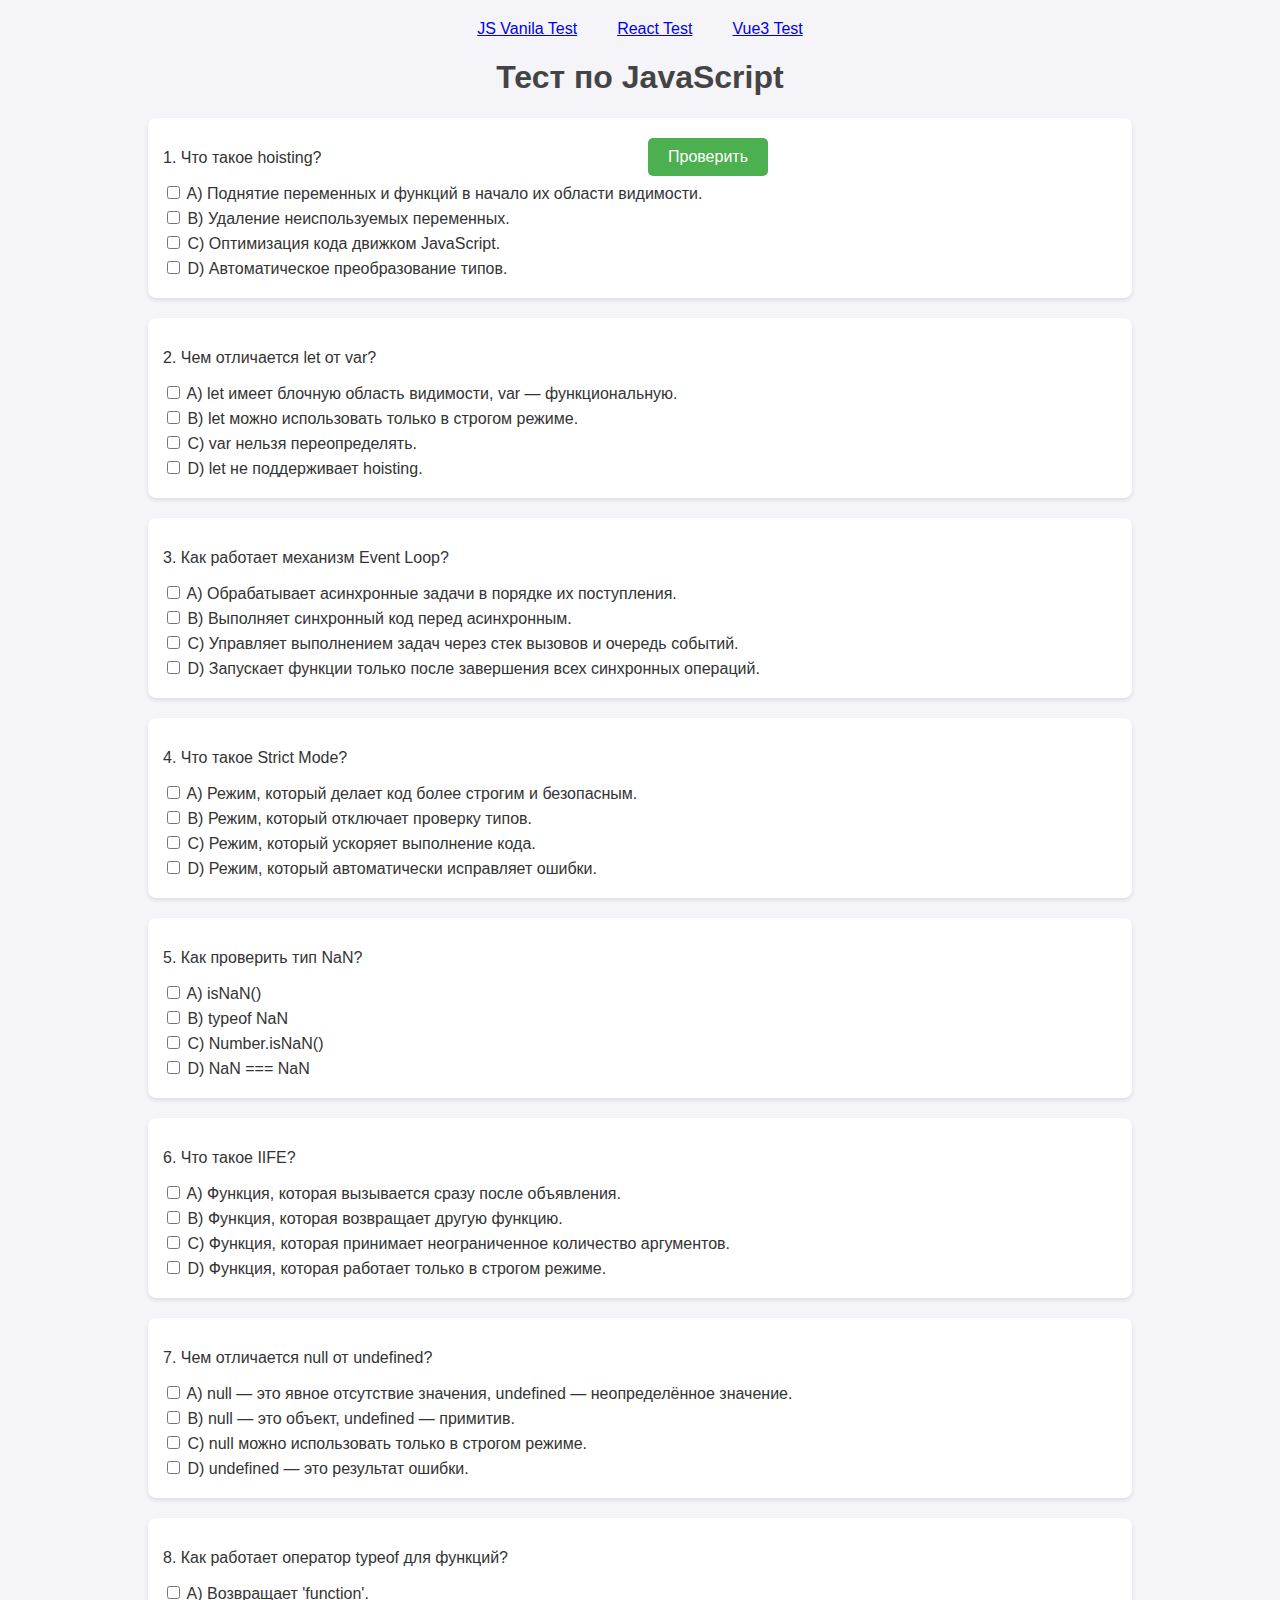
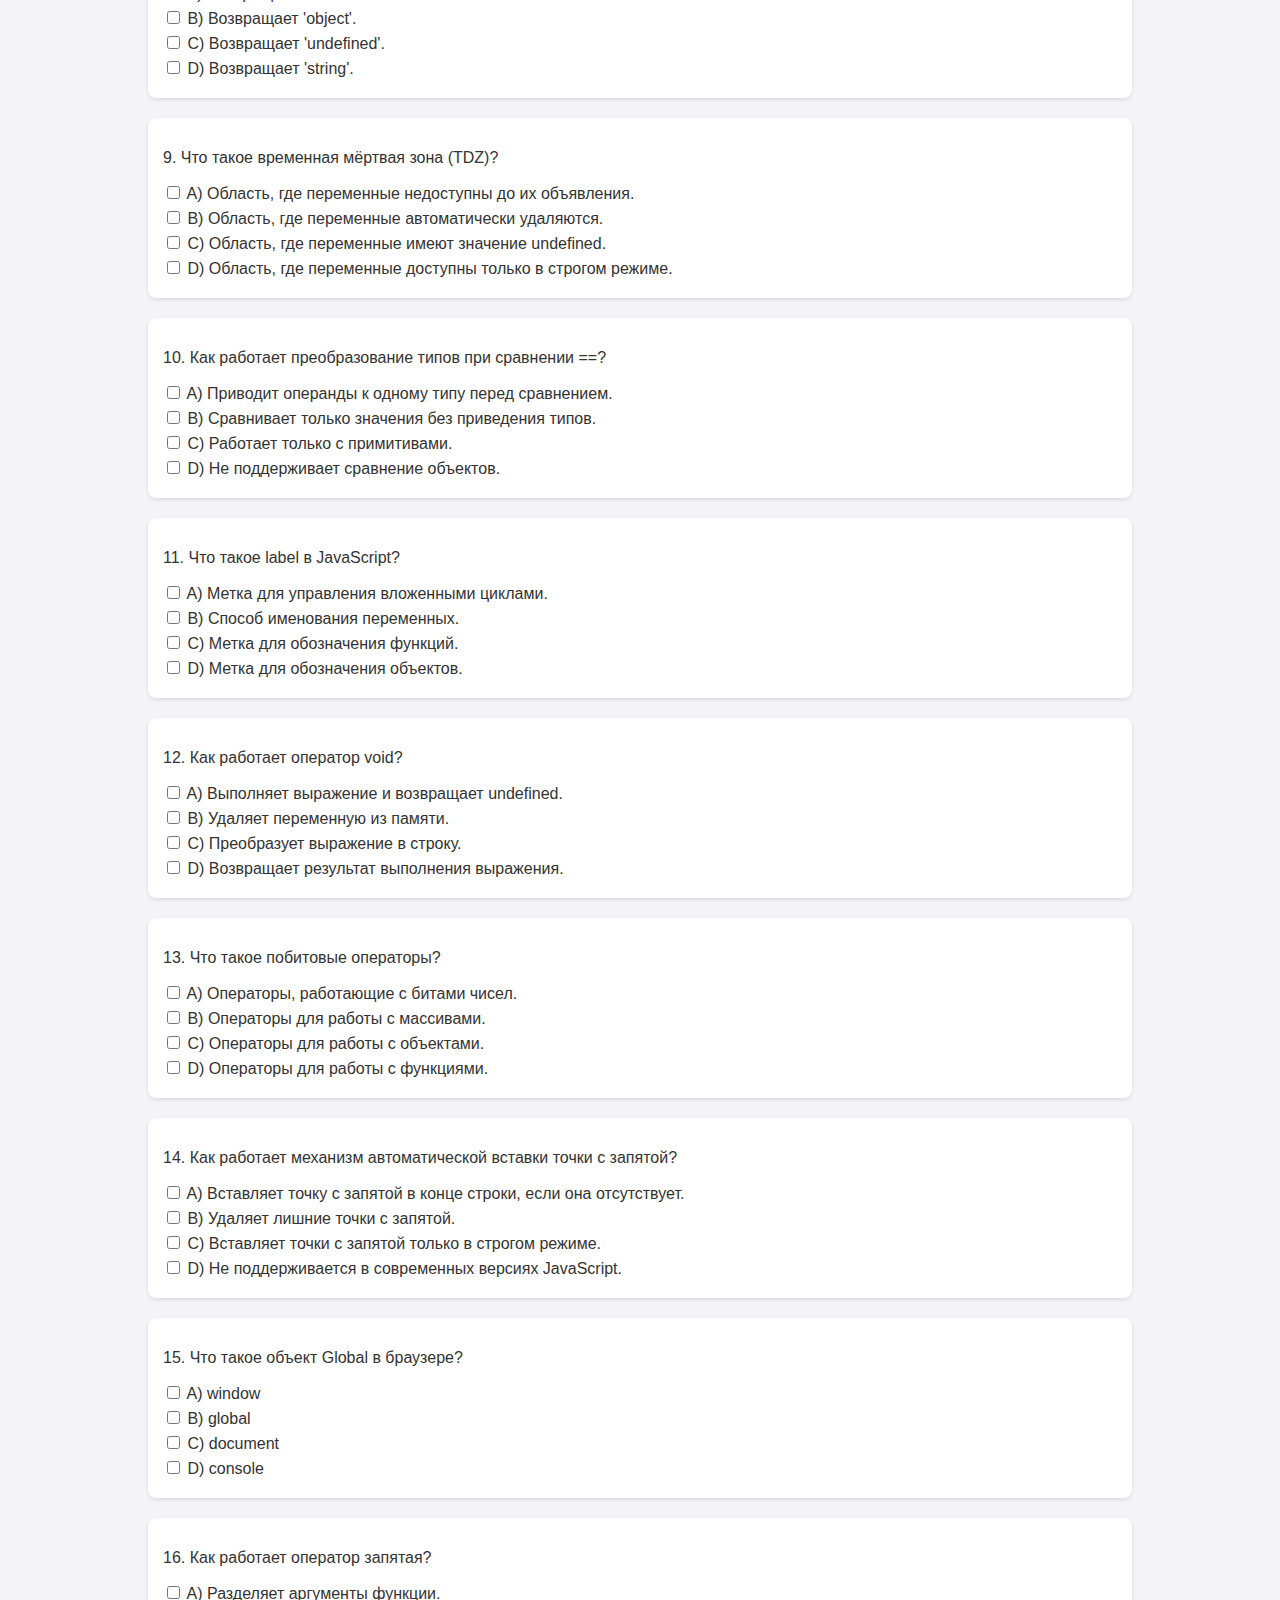
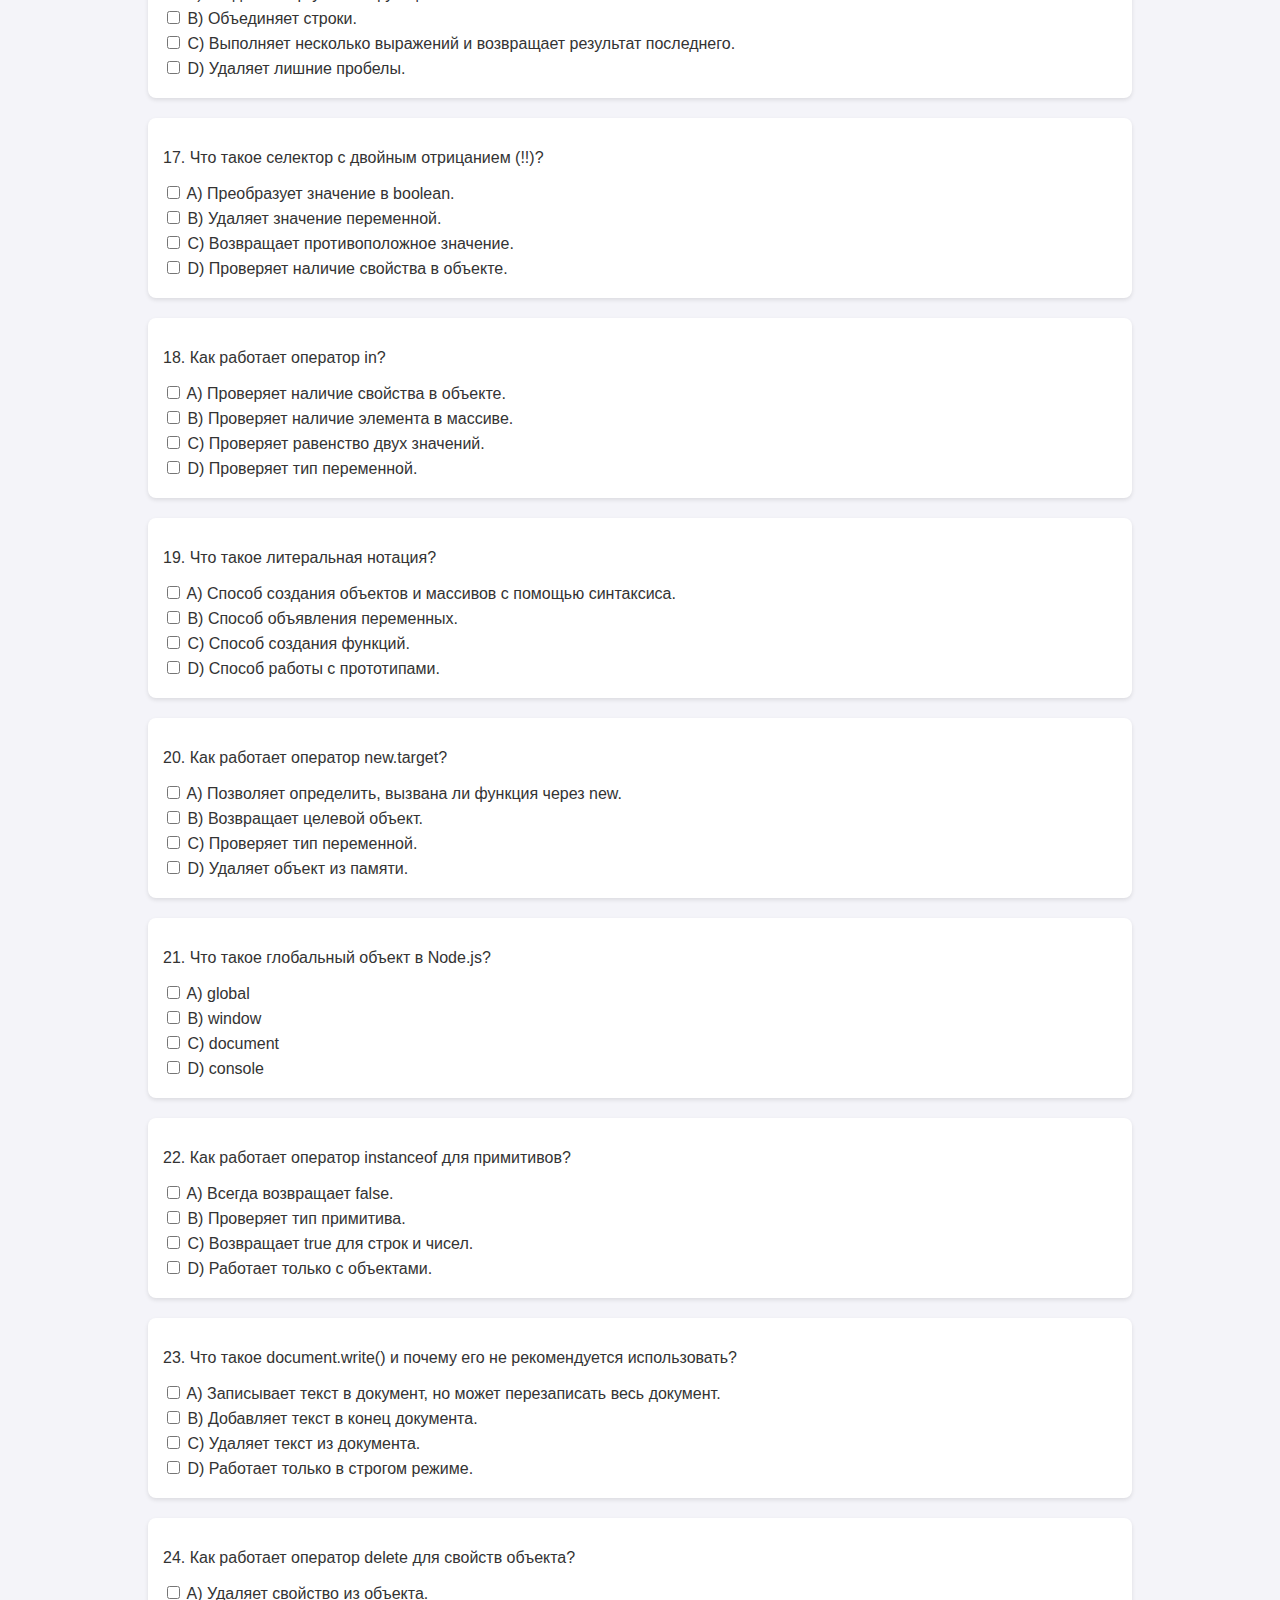
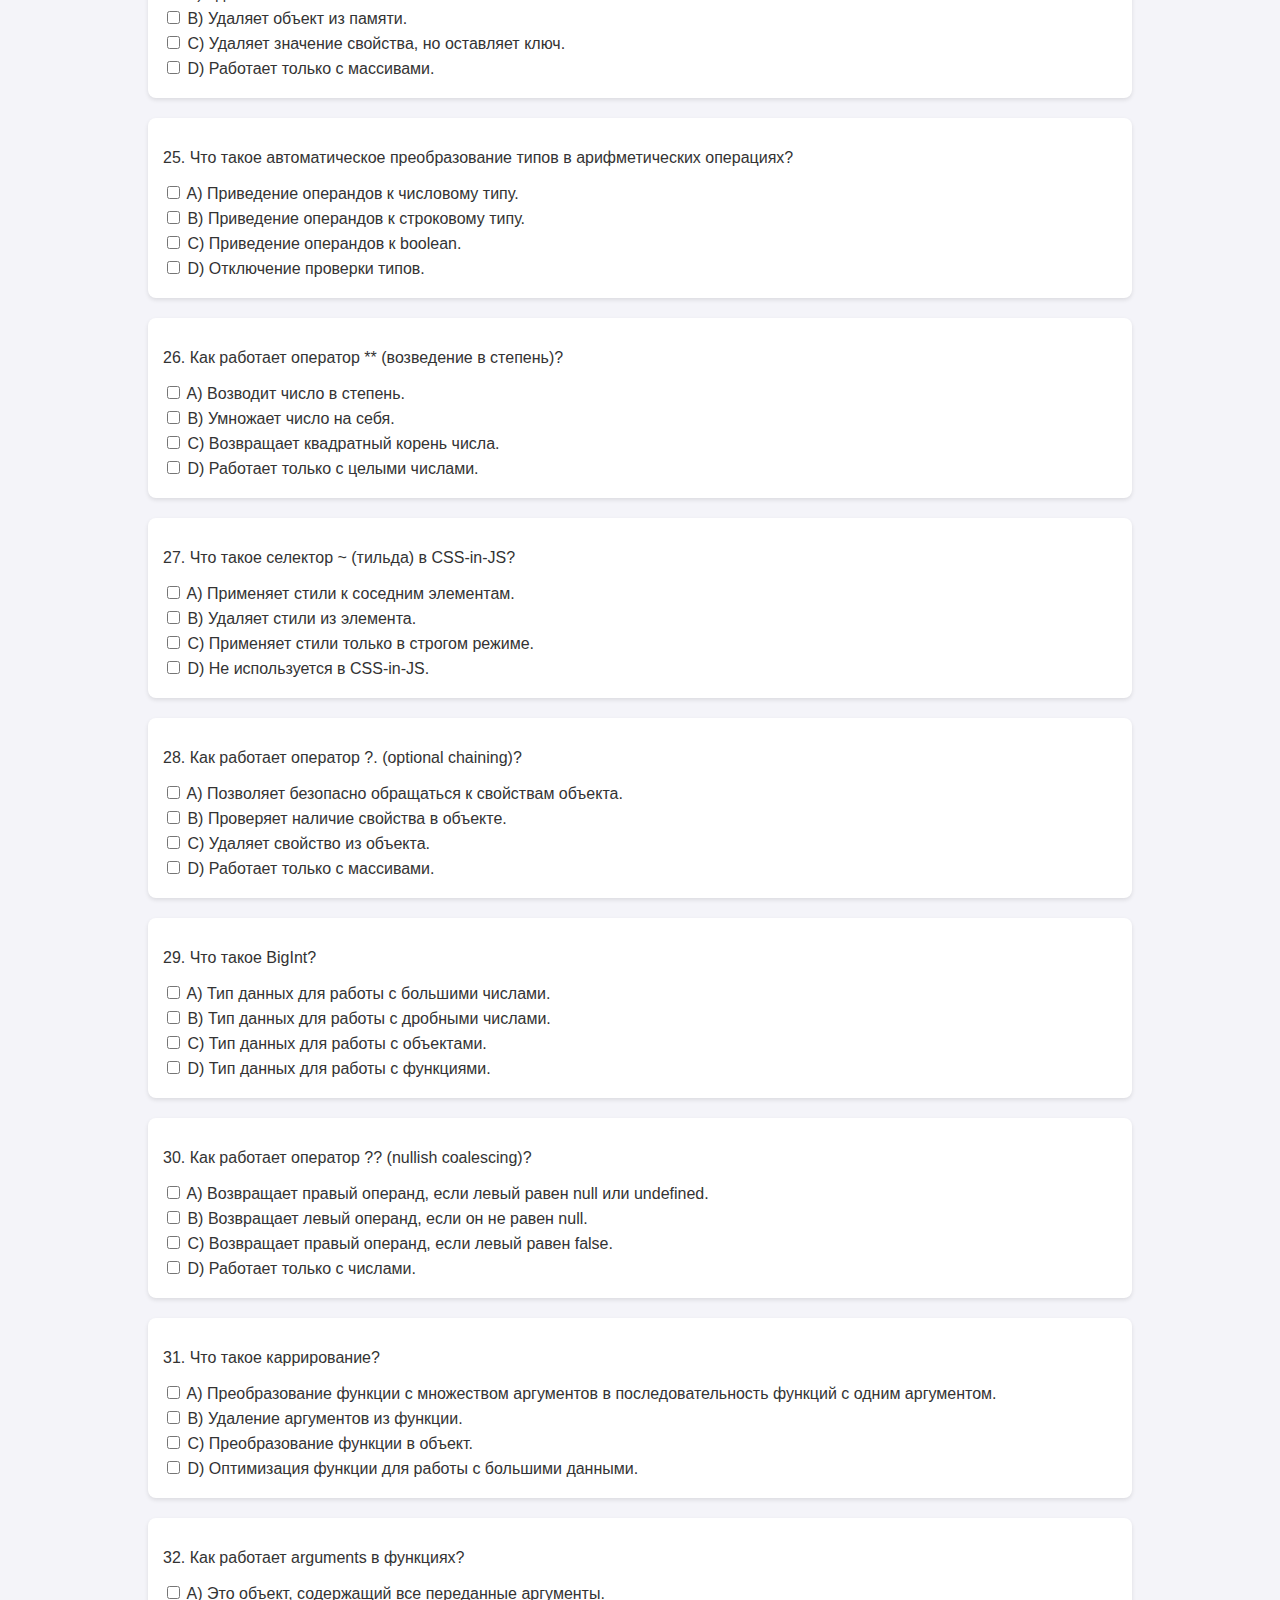
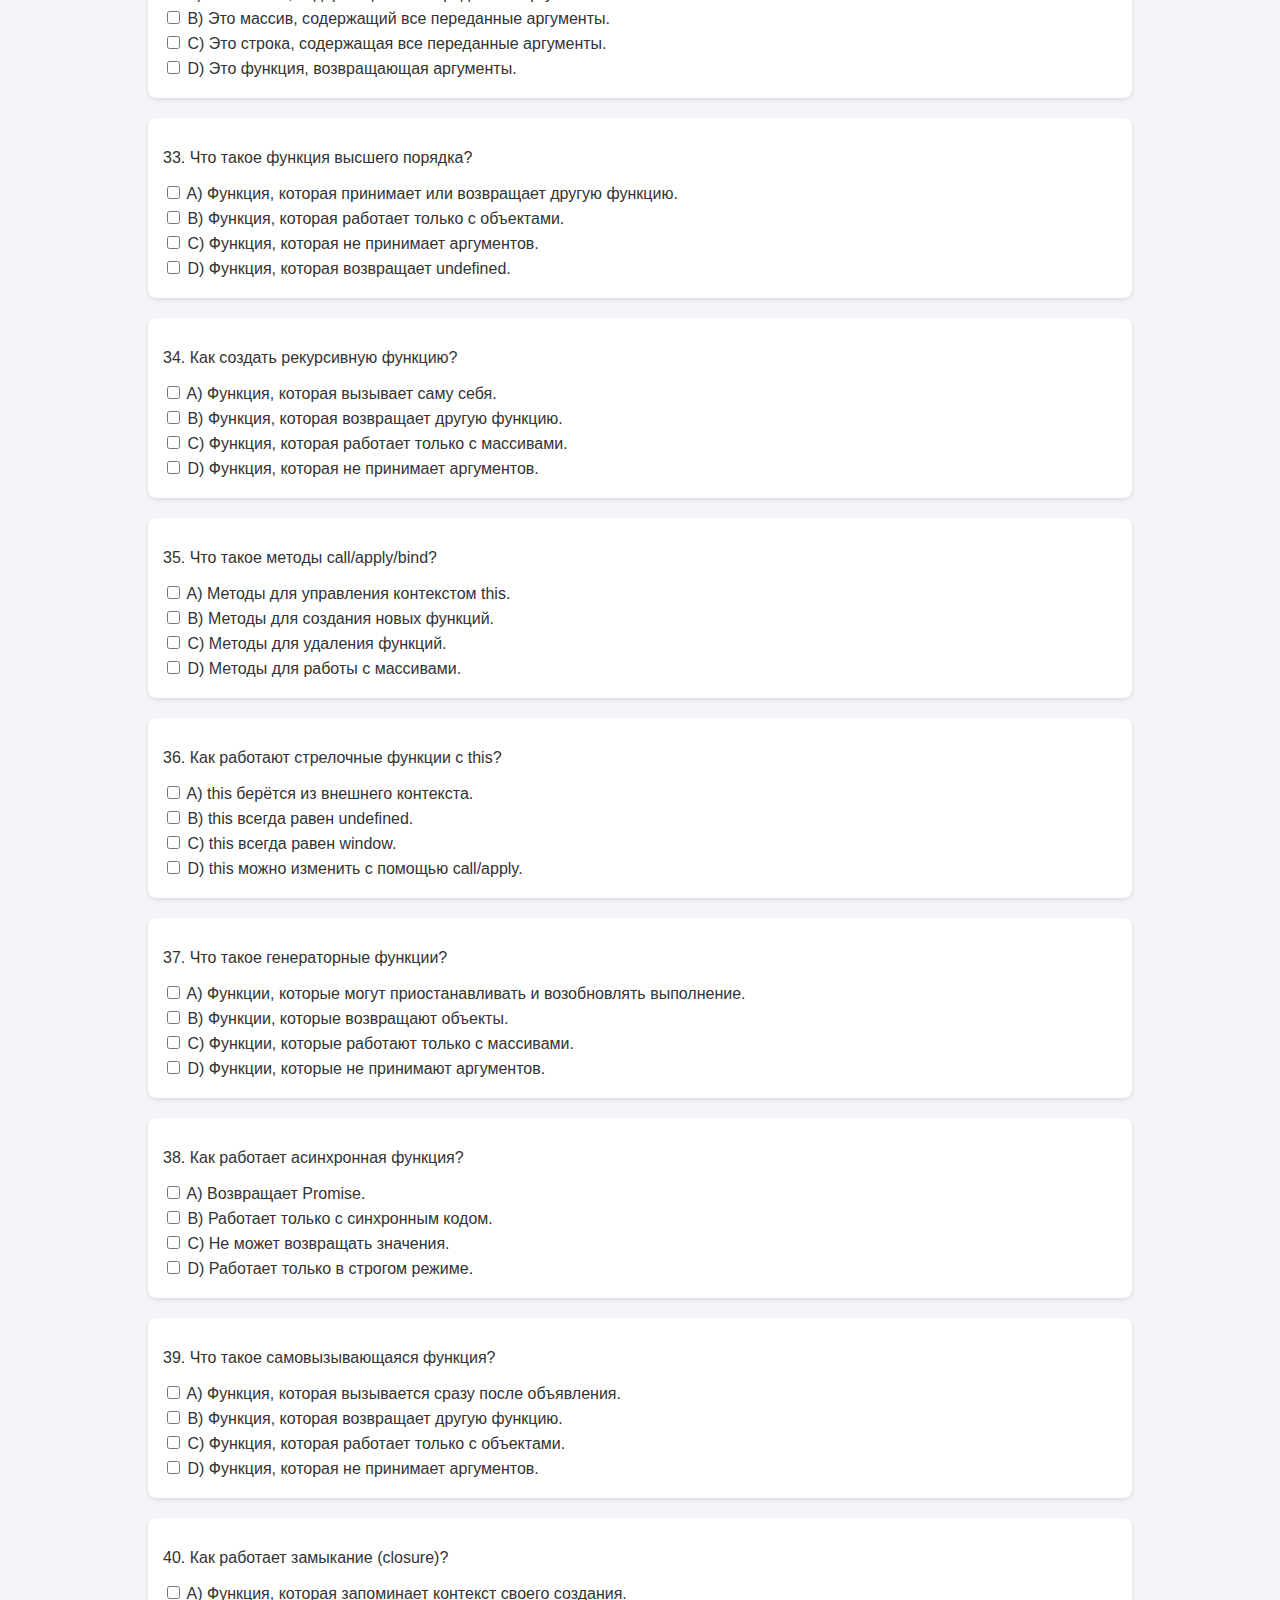
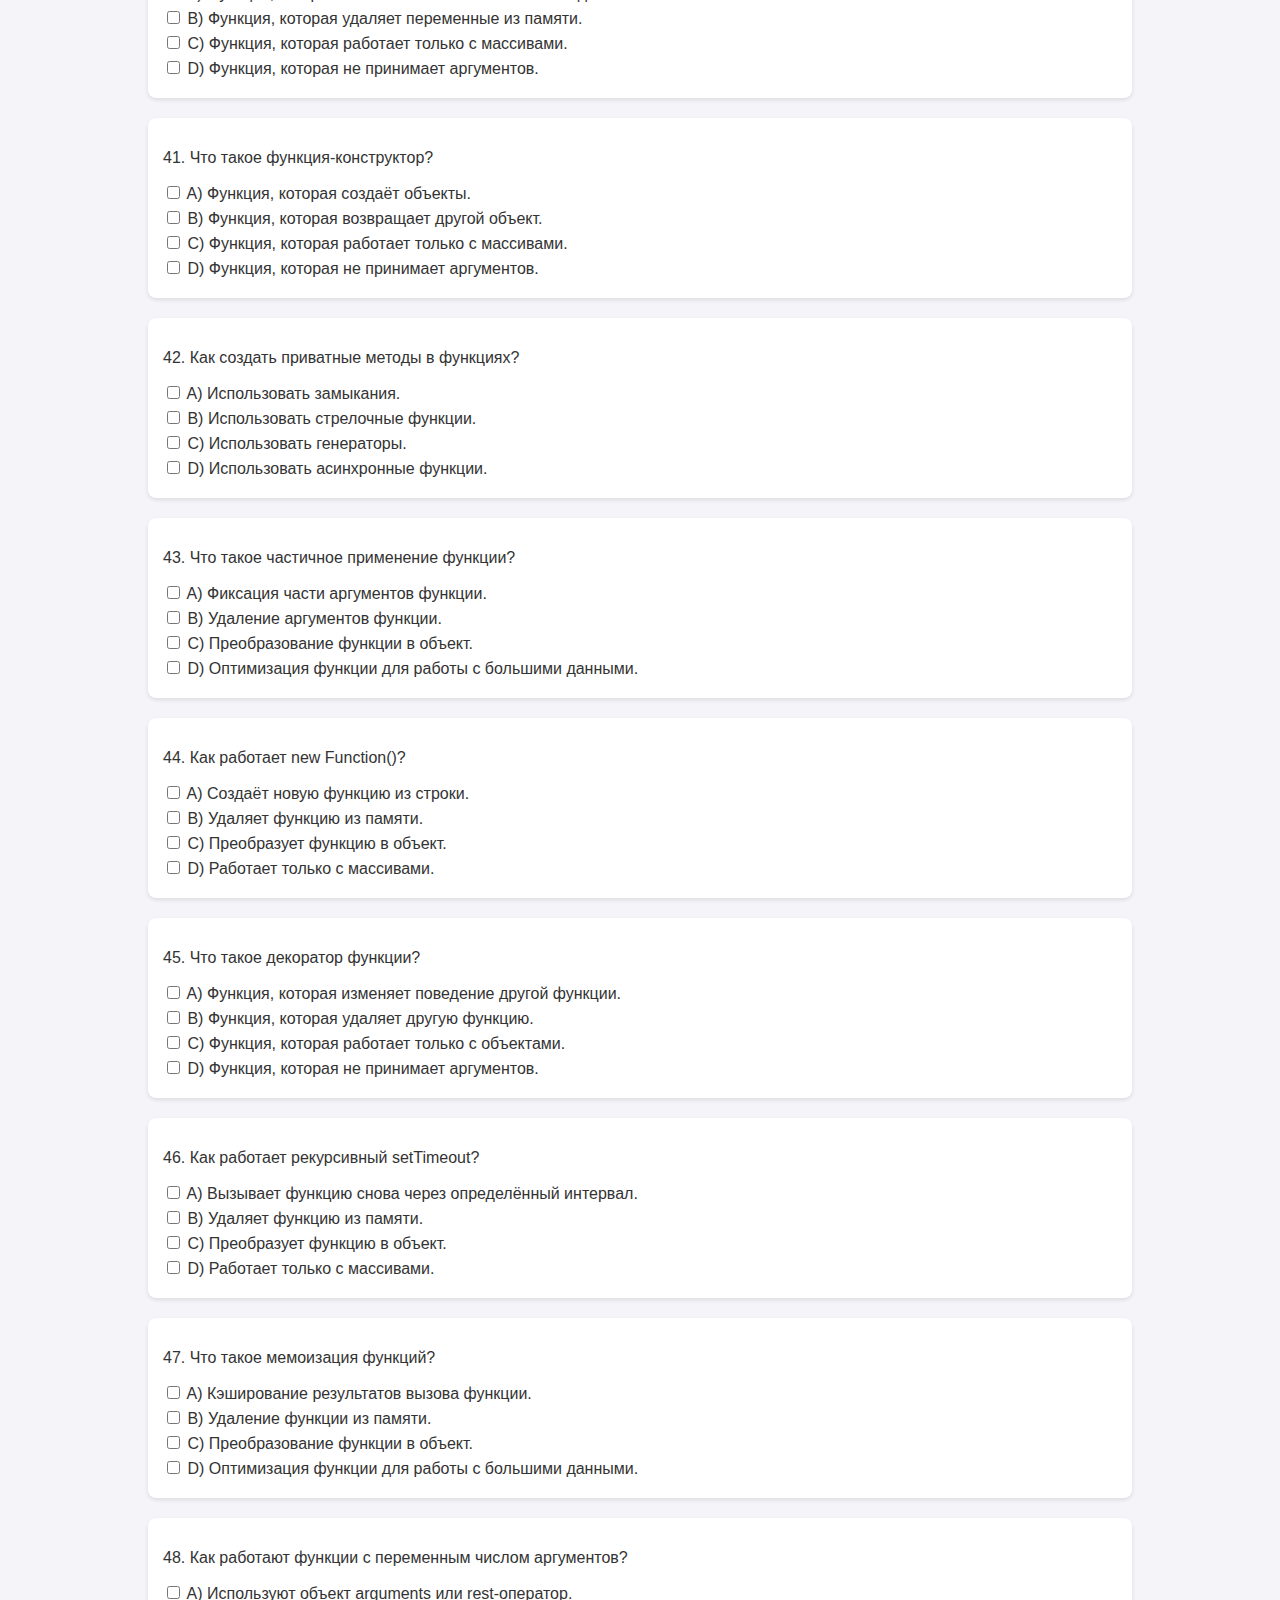
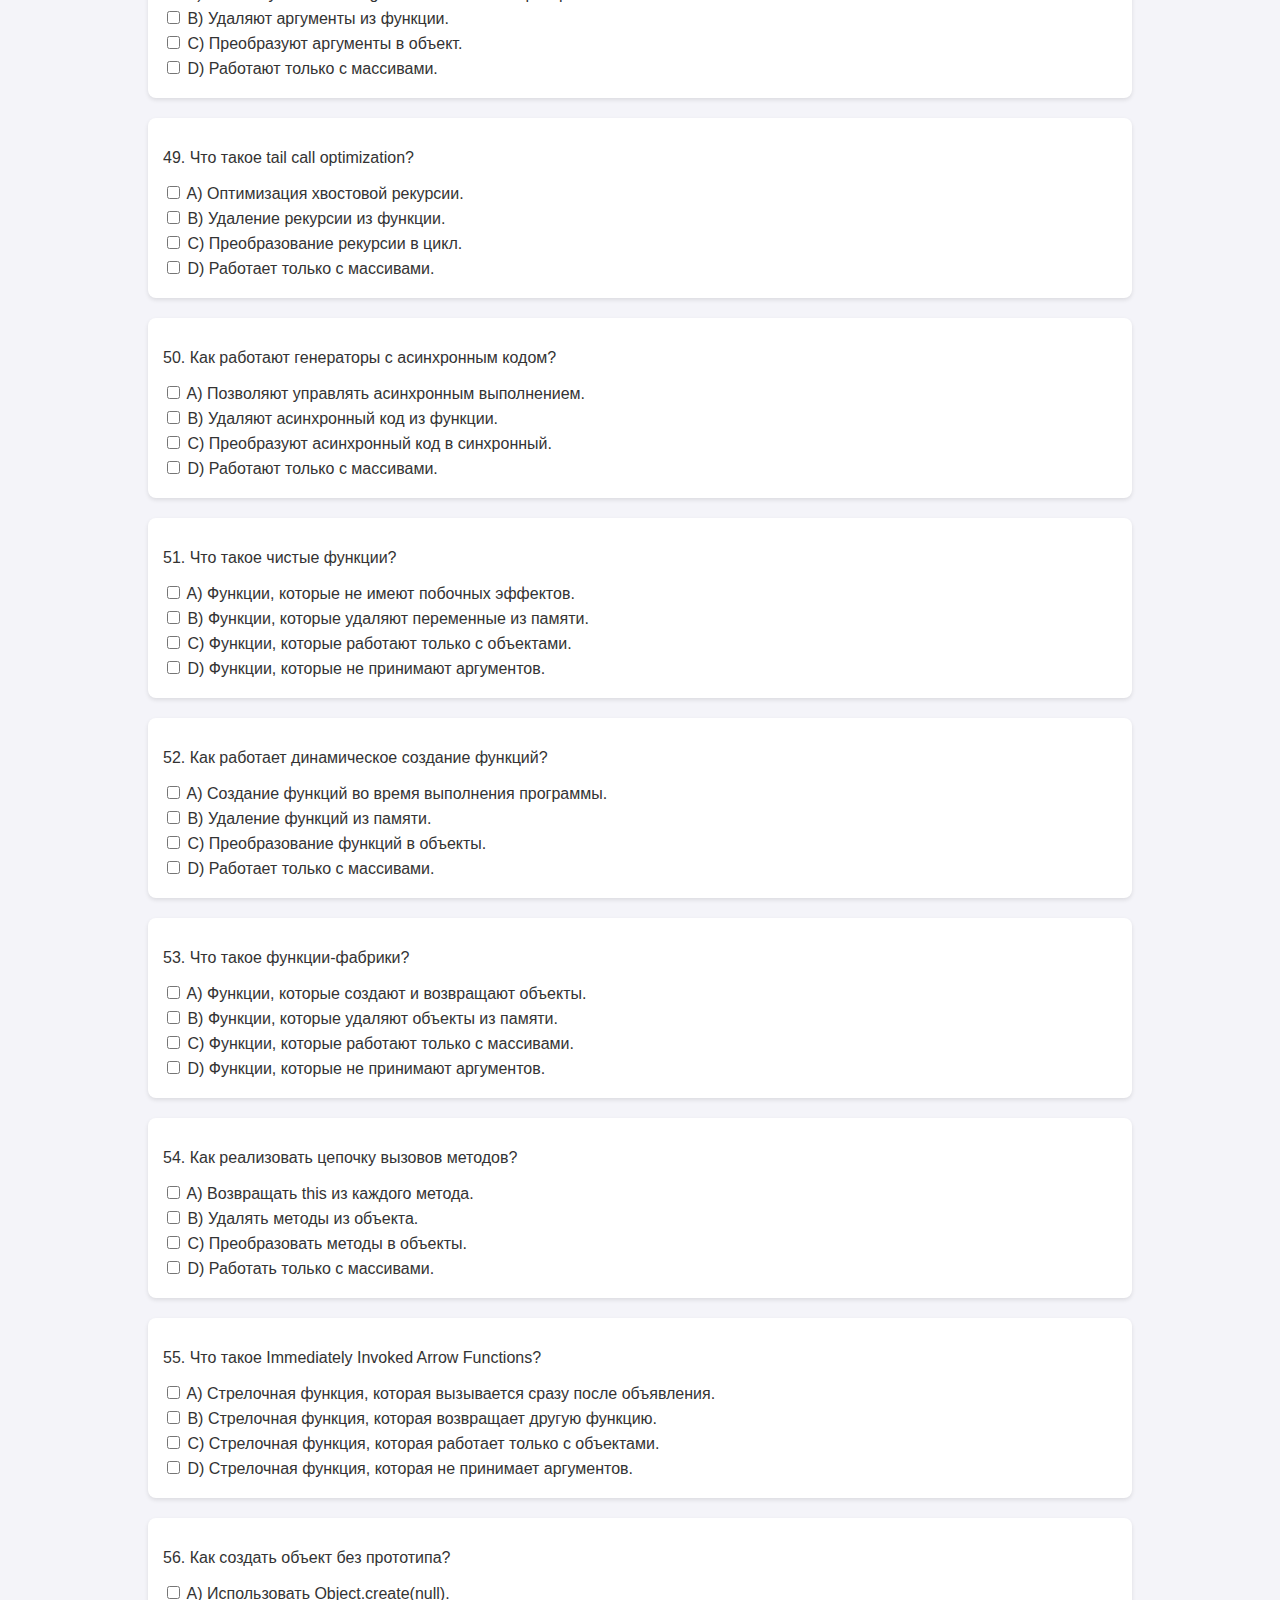
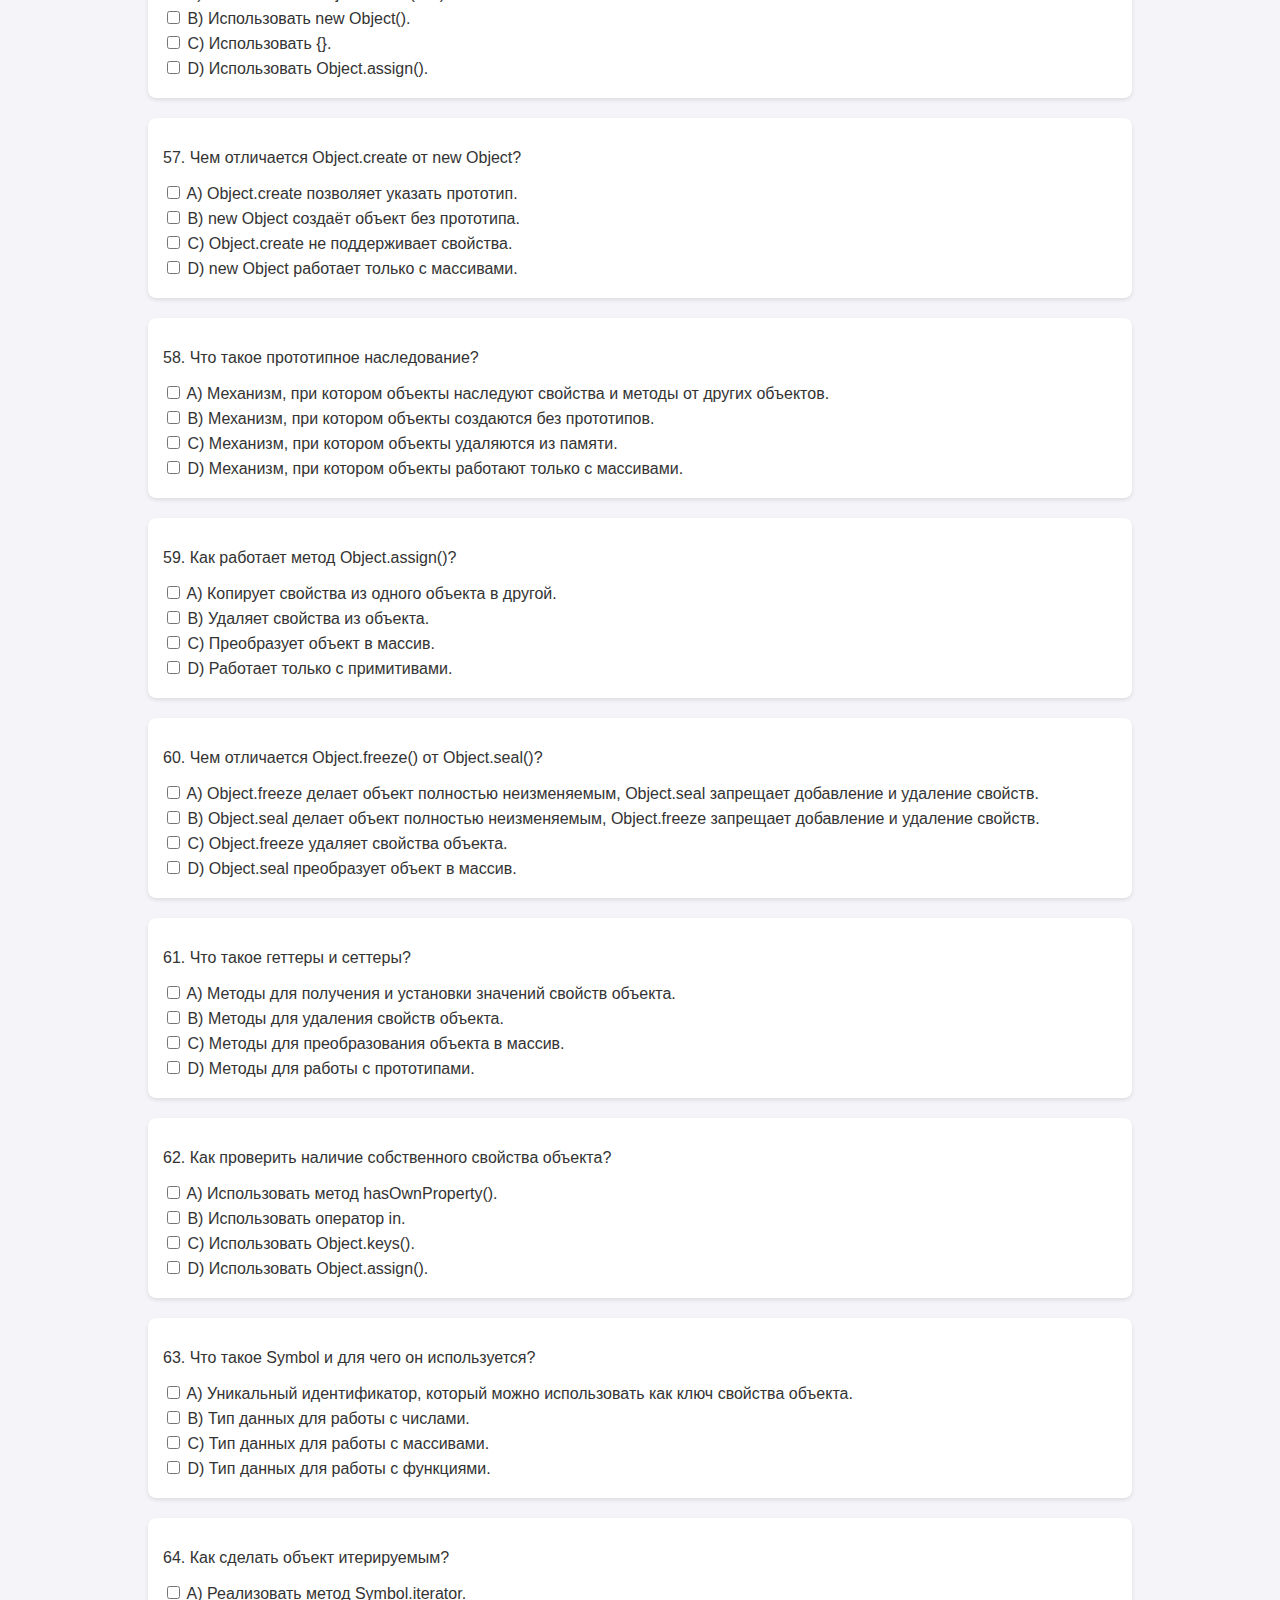
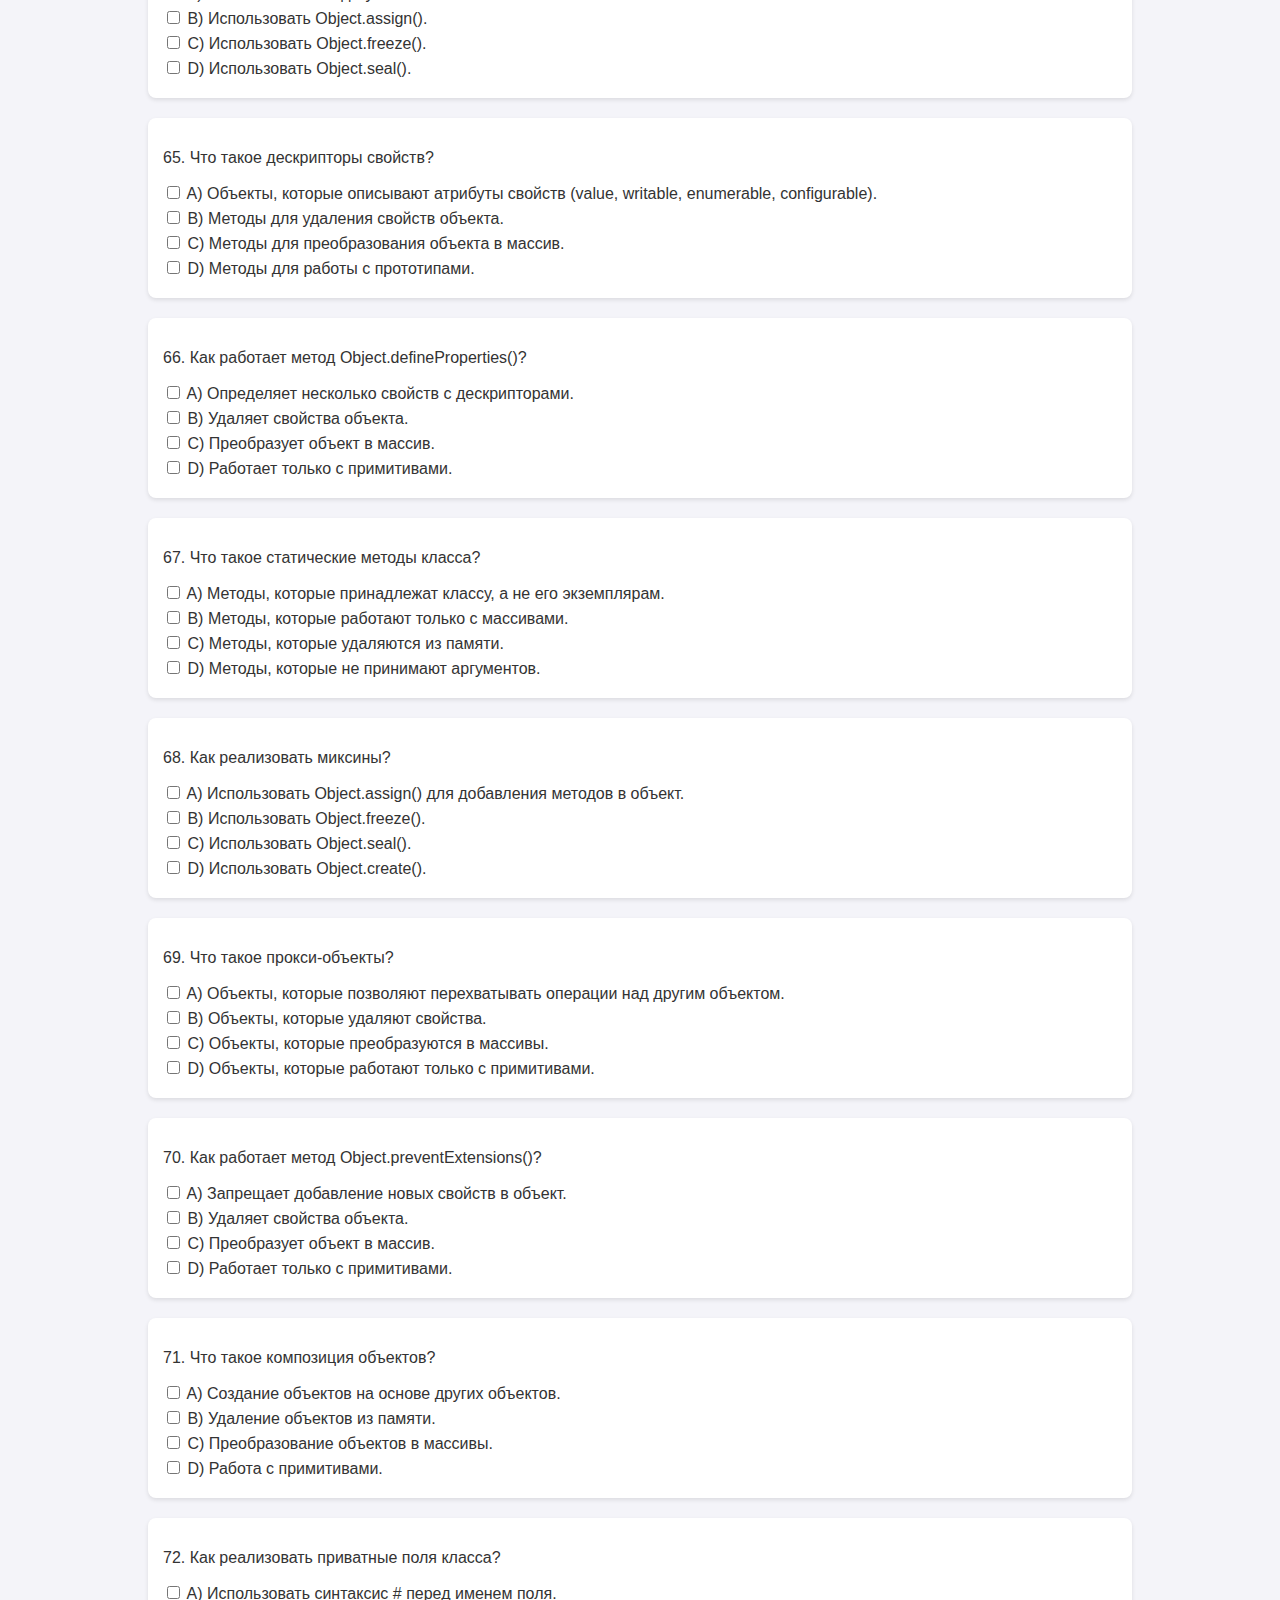
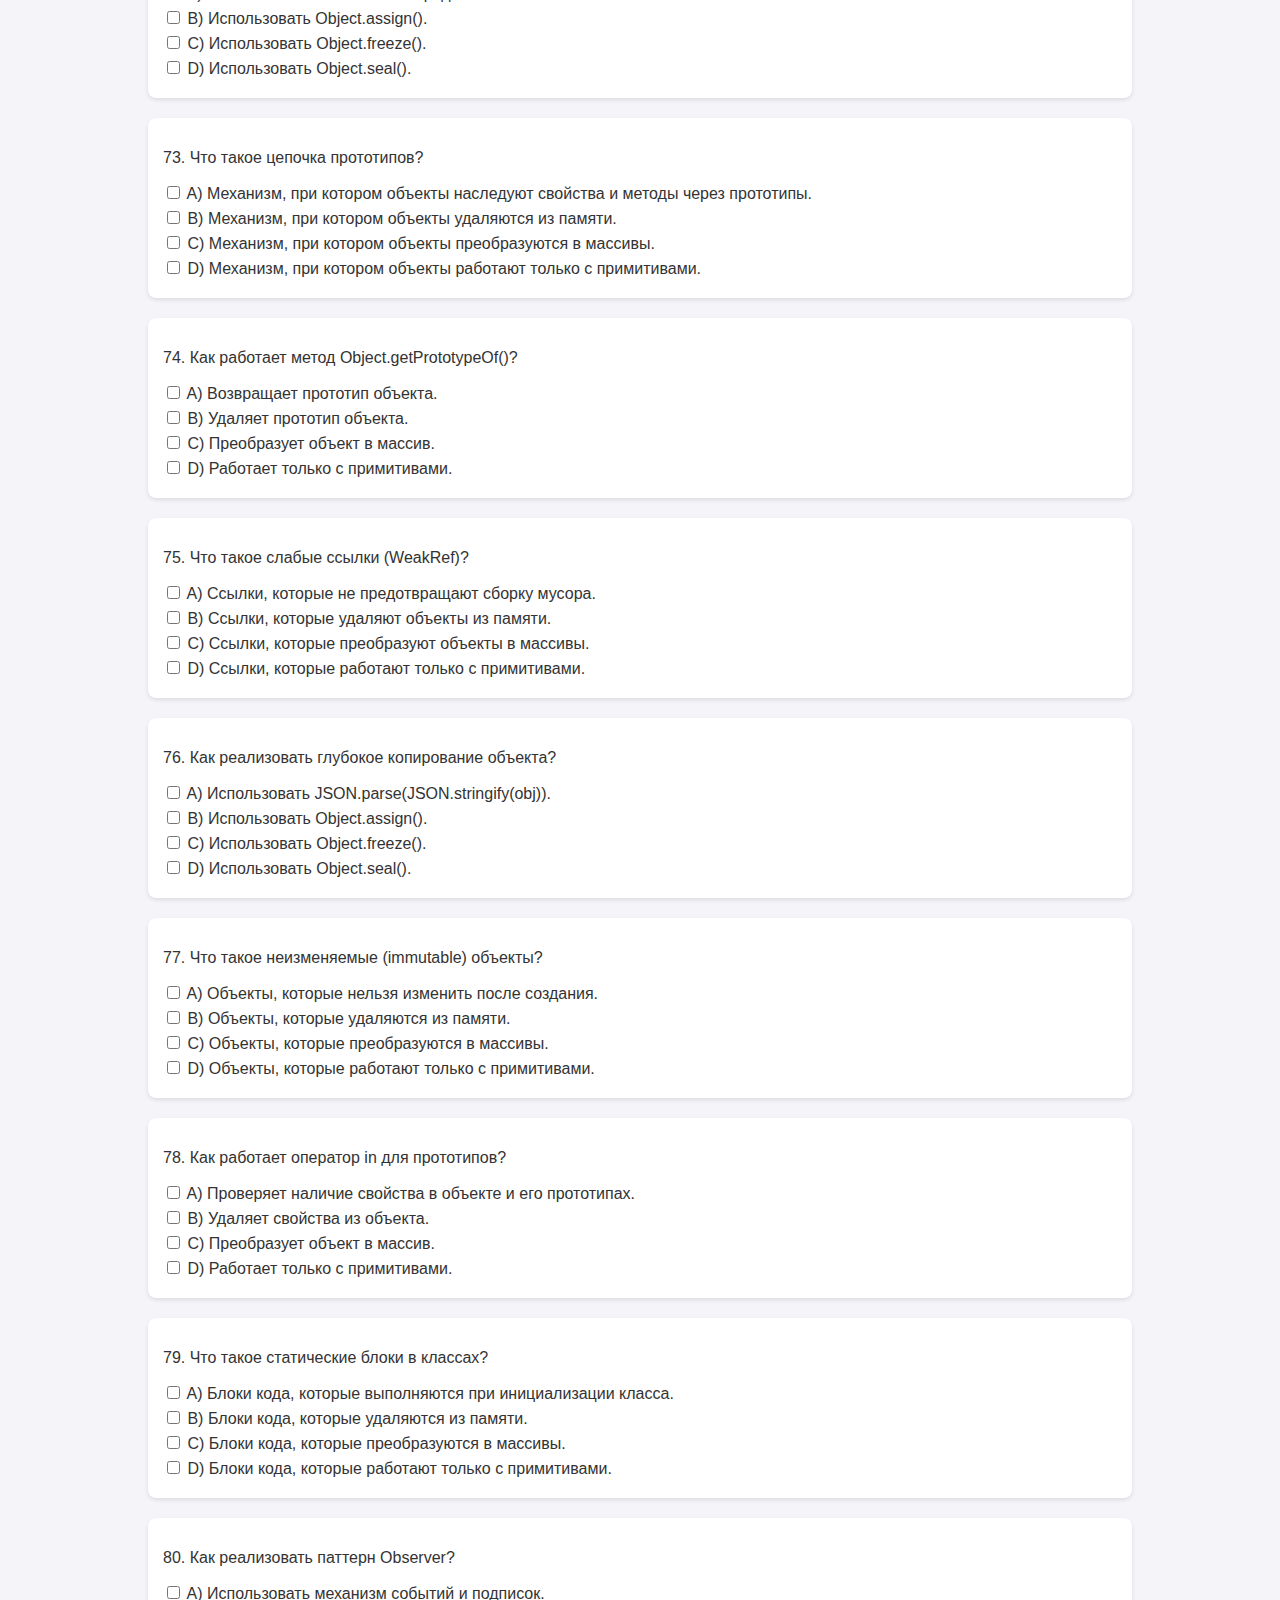
==== commit 77daa52a: "добавил страницу с вопросами для Vue3" ====
--- a/index.html
+++ b/index.html
@@ -9,7 +9,8 @@
   <header>
     <nav>
       <a href="index.html">JS Vanila Test</a
-      ><a href="react_test.html">React Test</a>
+      ><a href="react_test.html">React Test</a
+      ><a href="vue3_test.html">Vue3 Test</a>
     </nav>
   </header>
   <body>
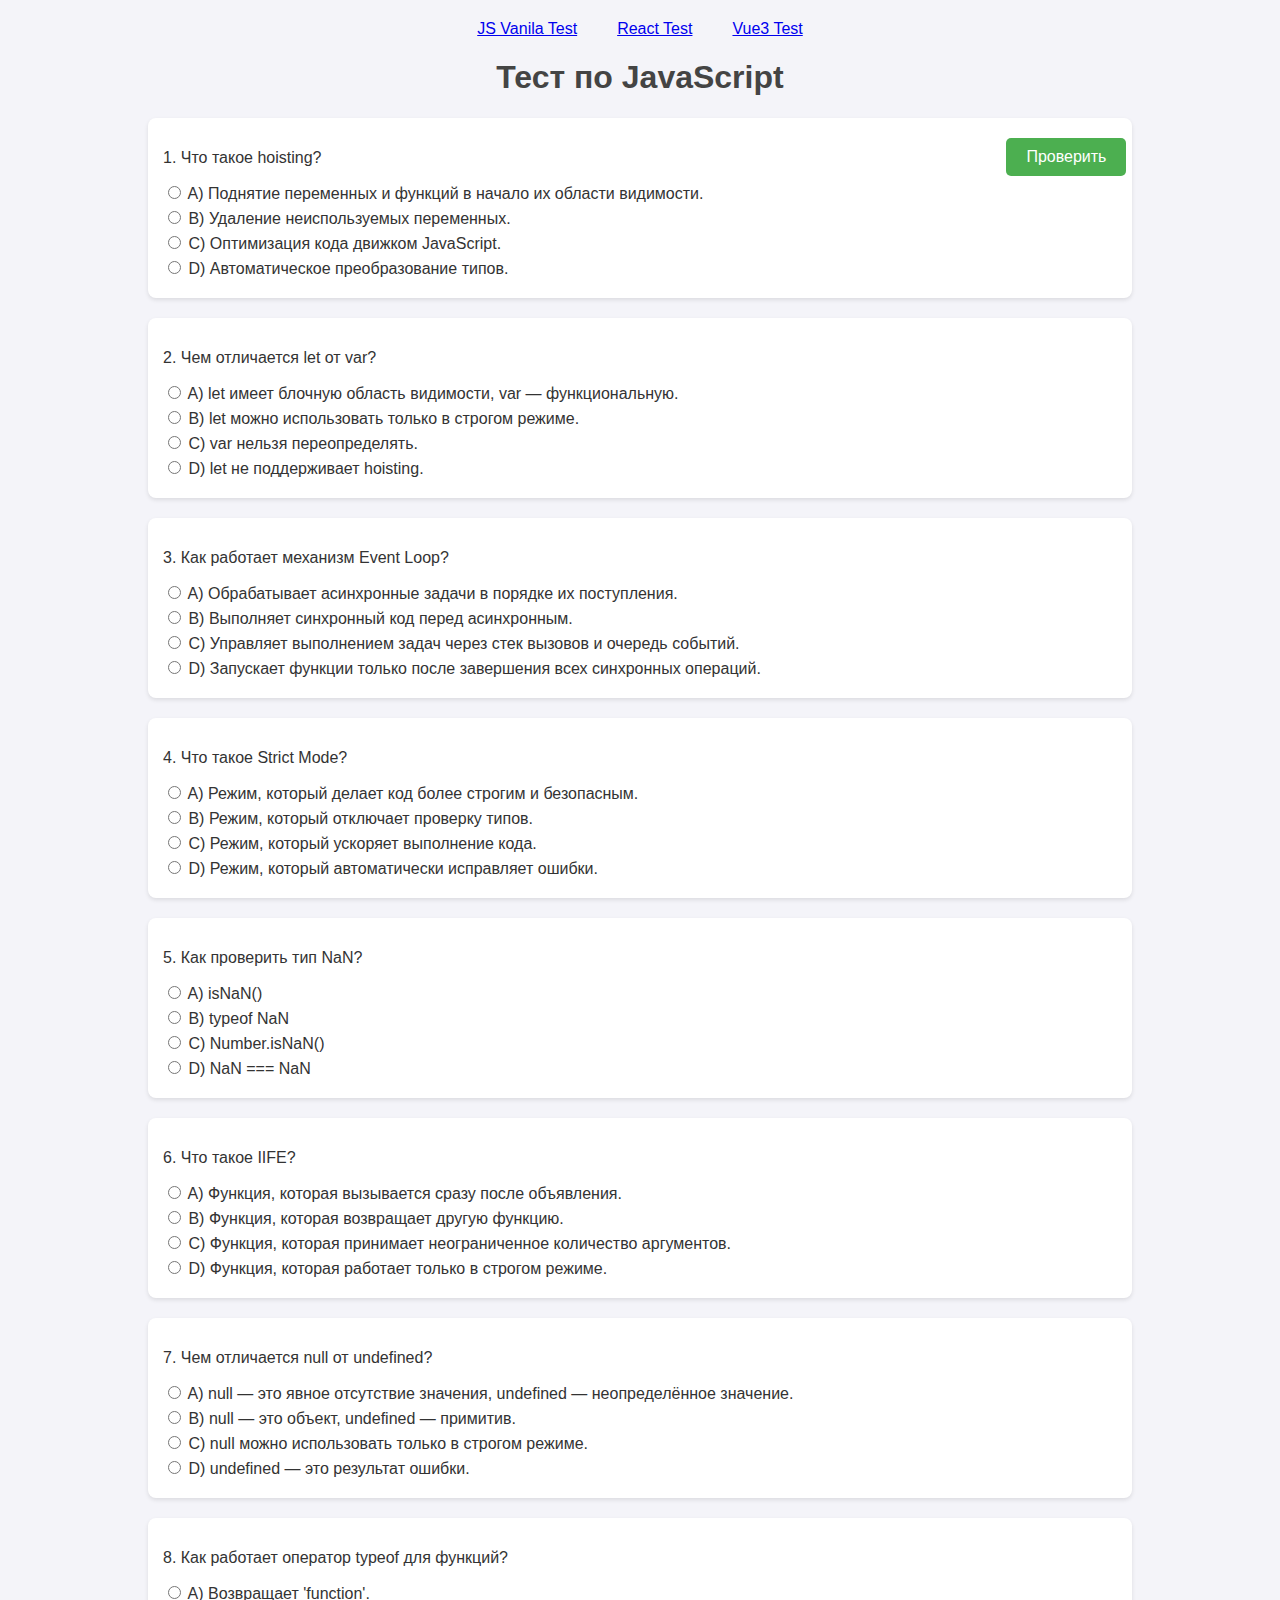
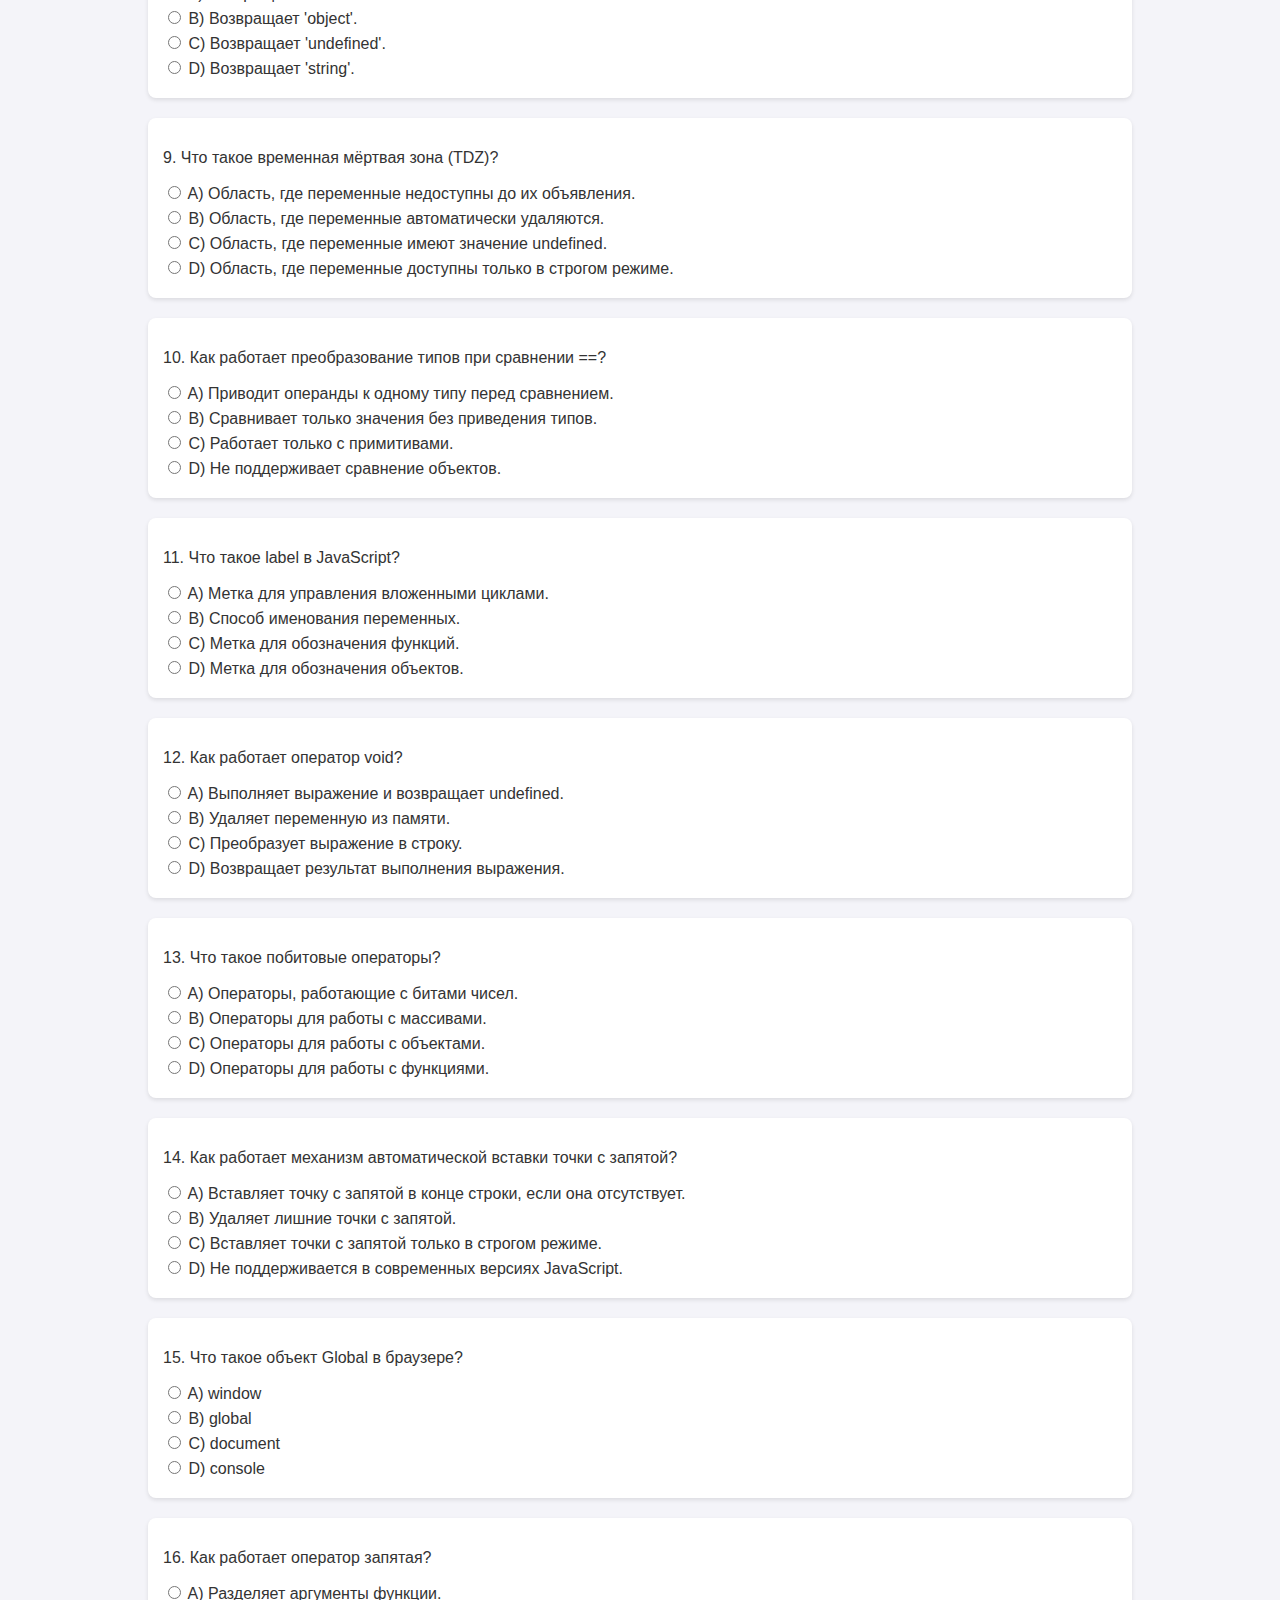
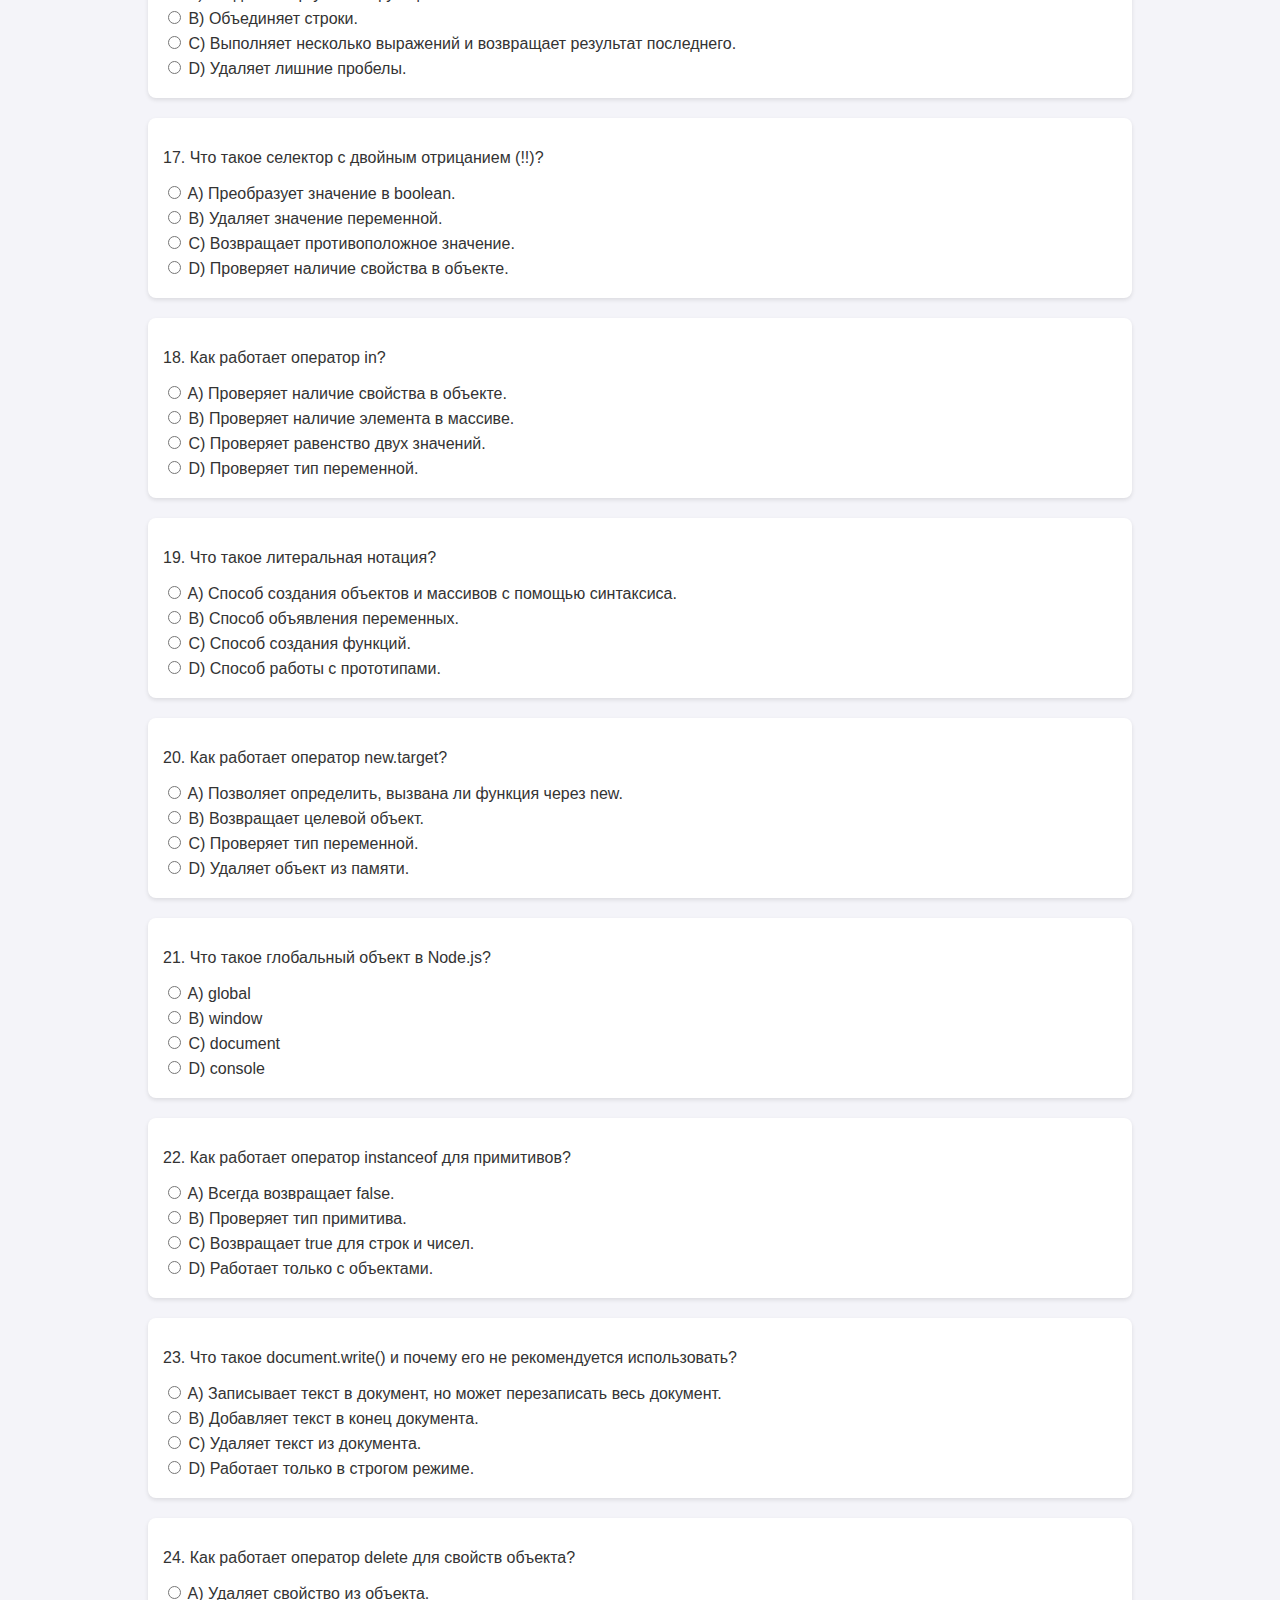
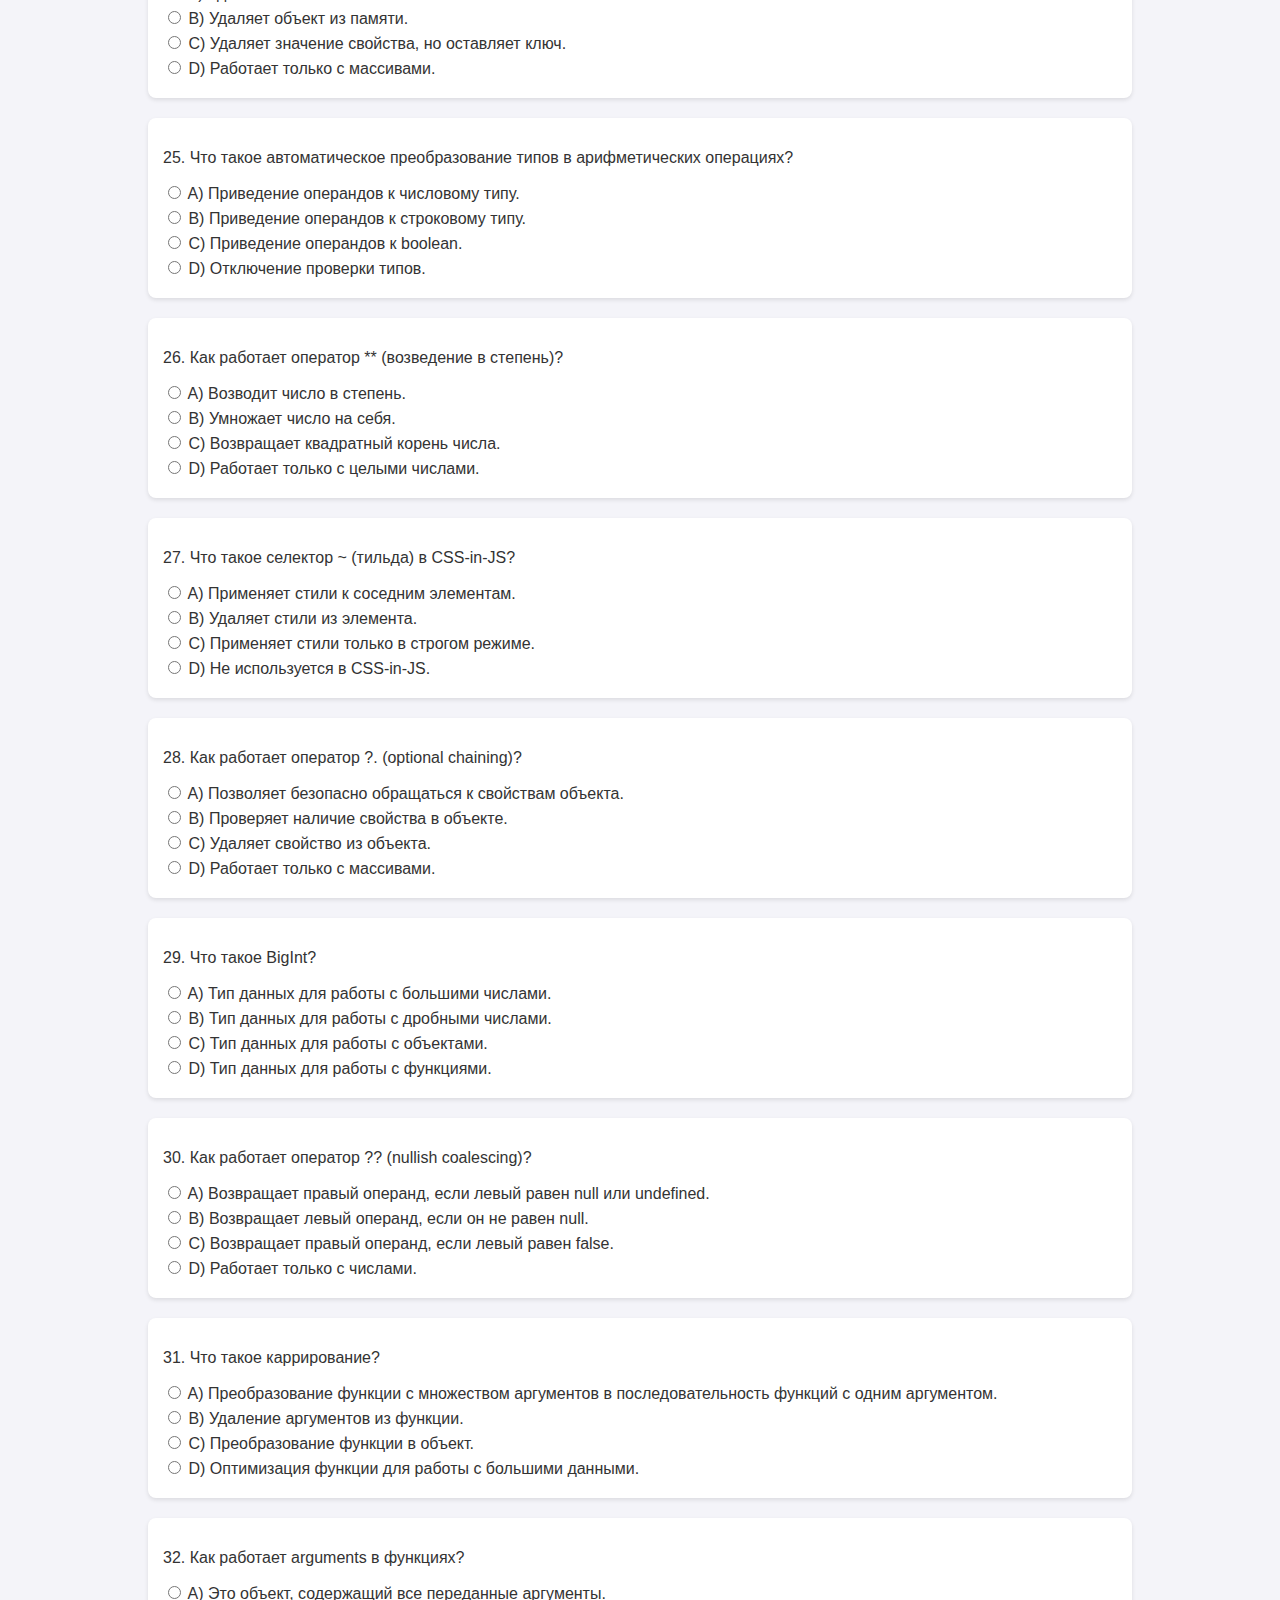
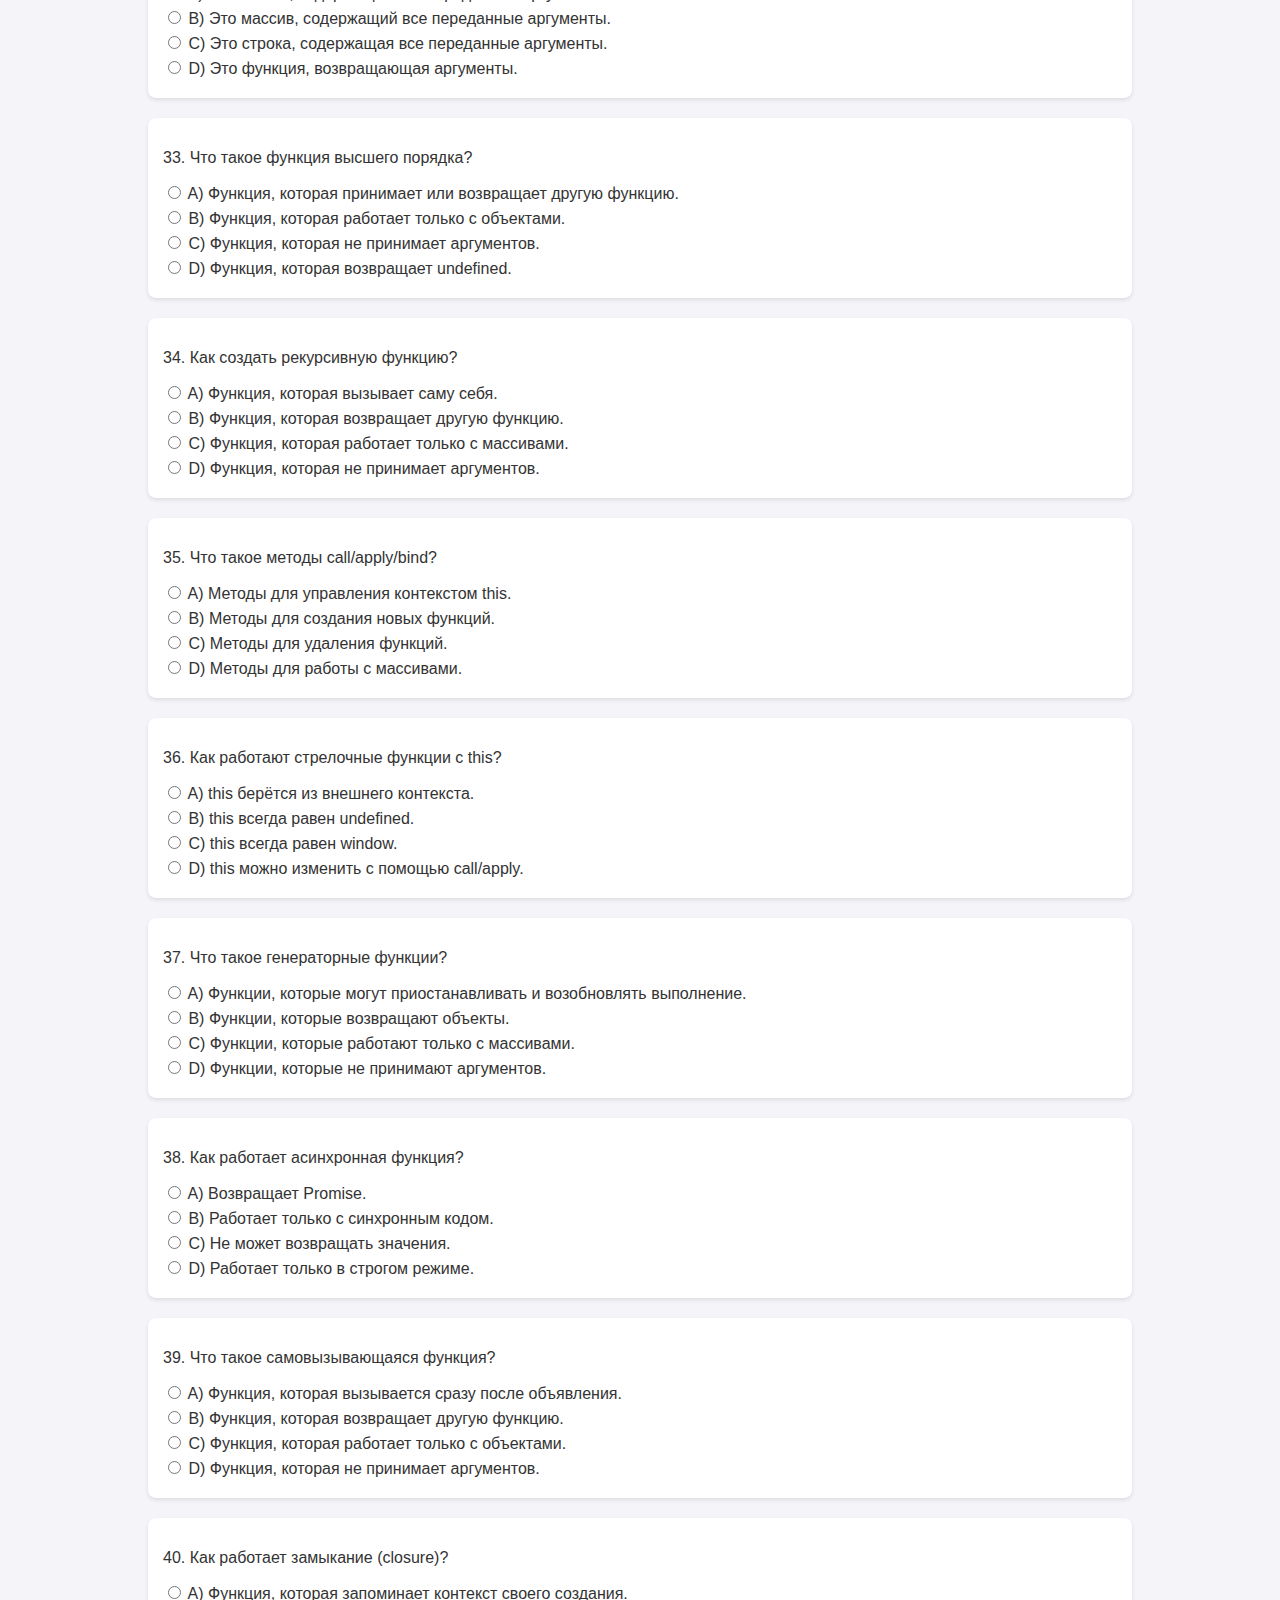
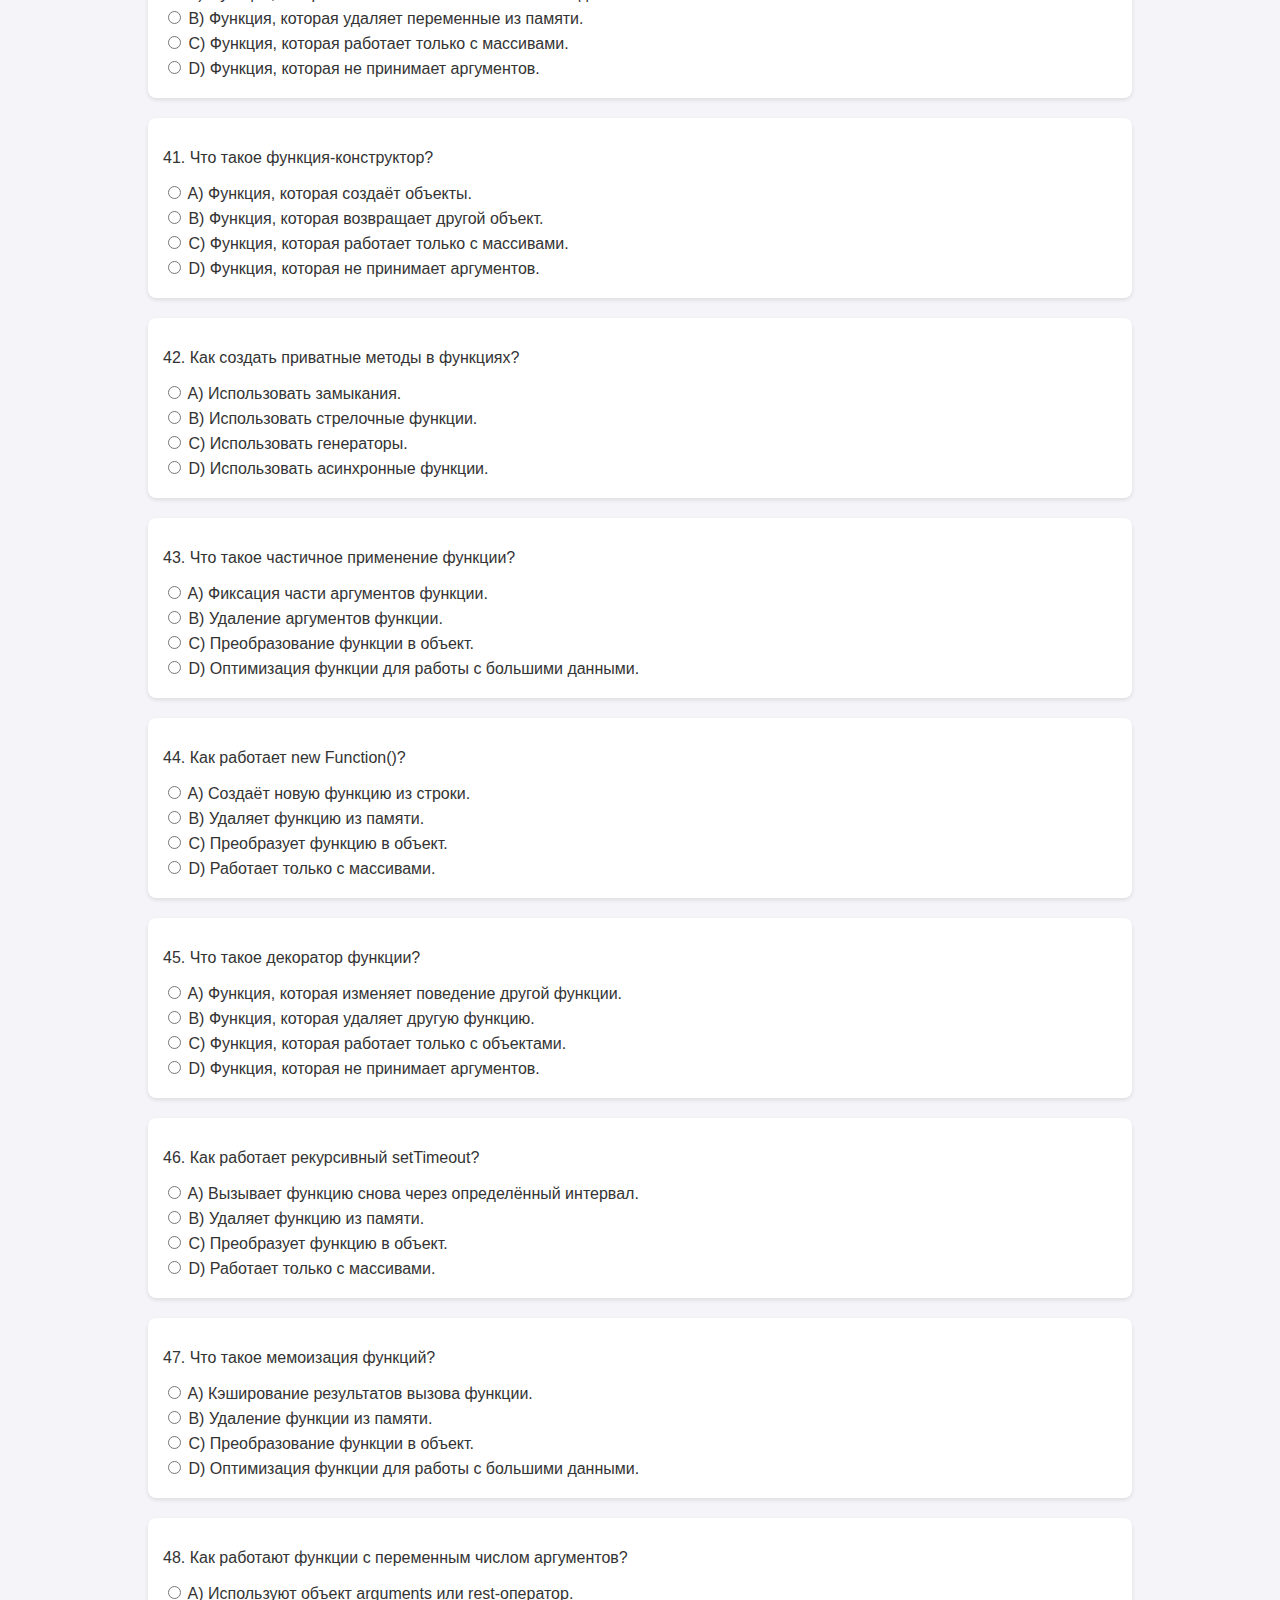
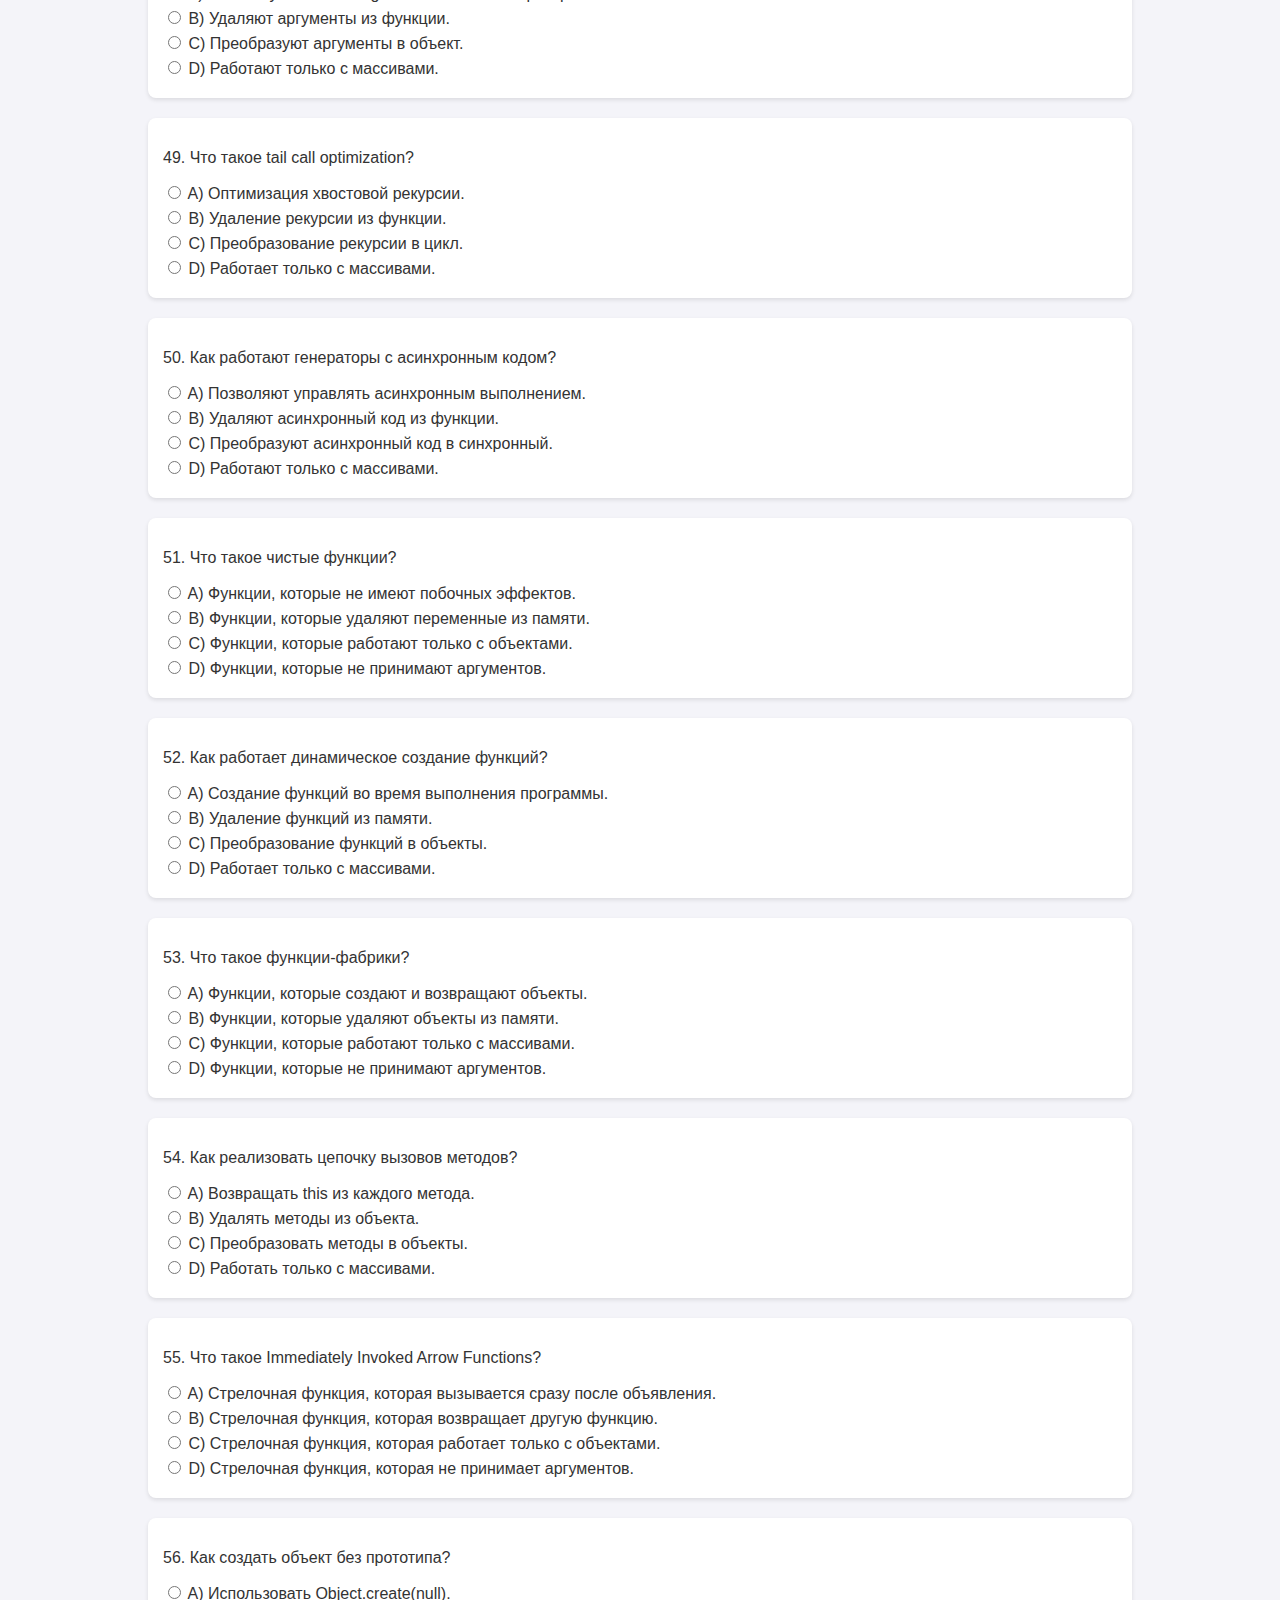
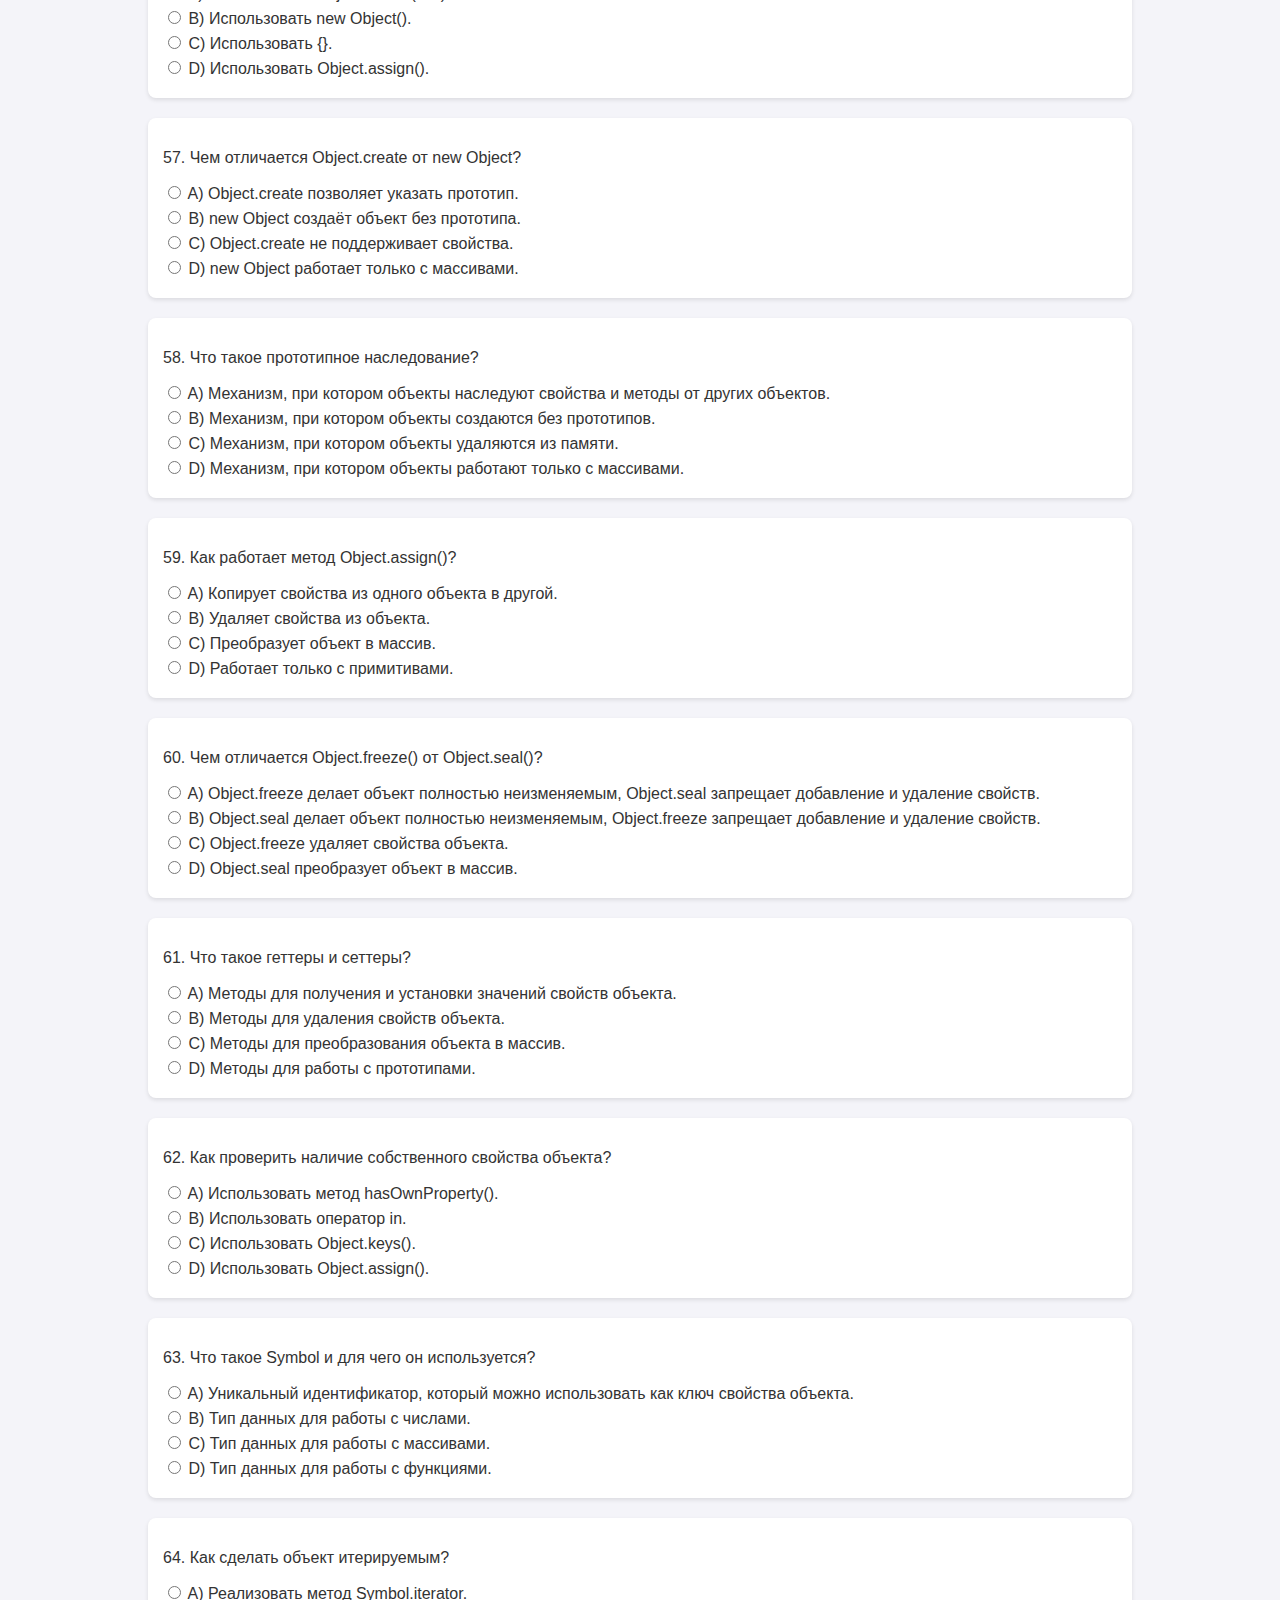
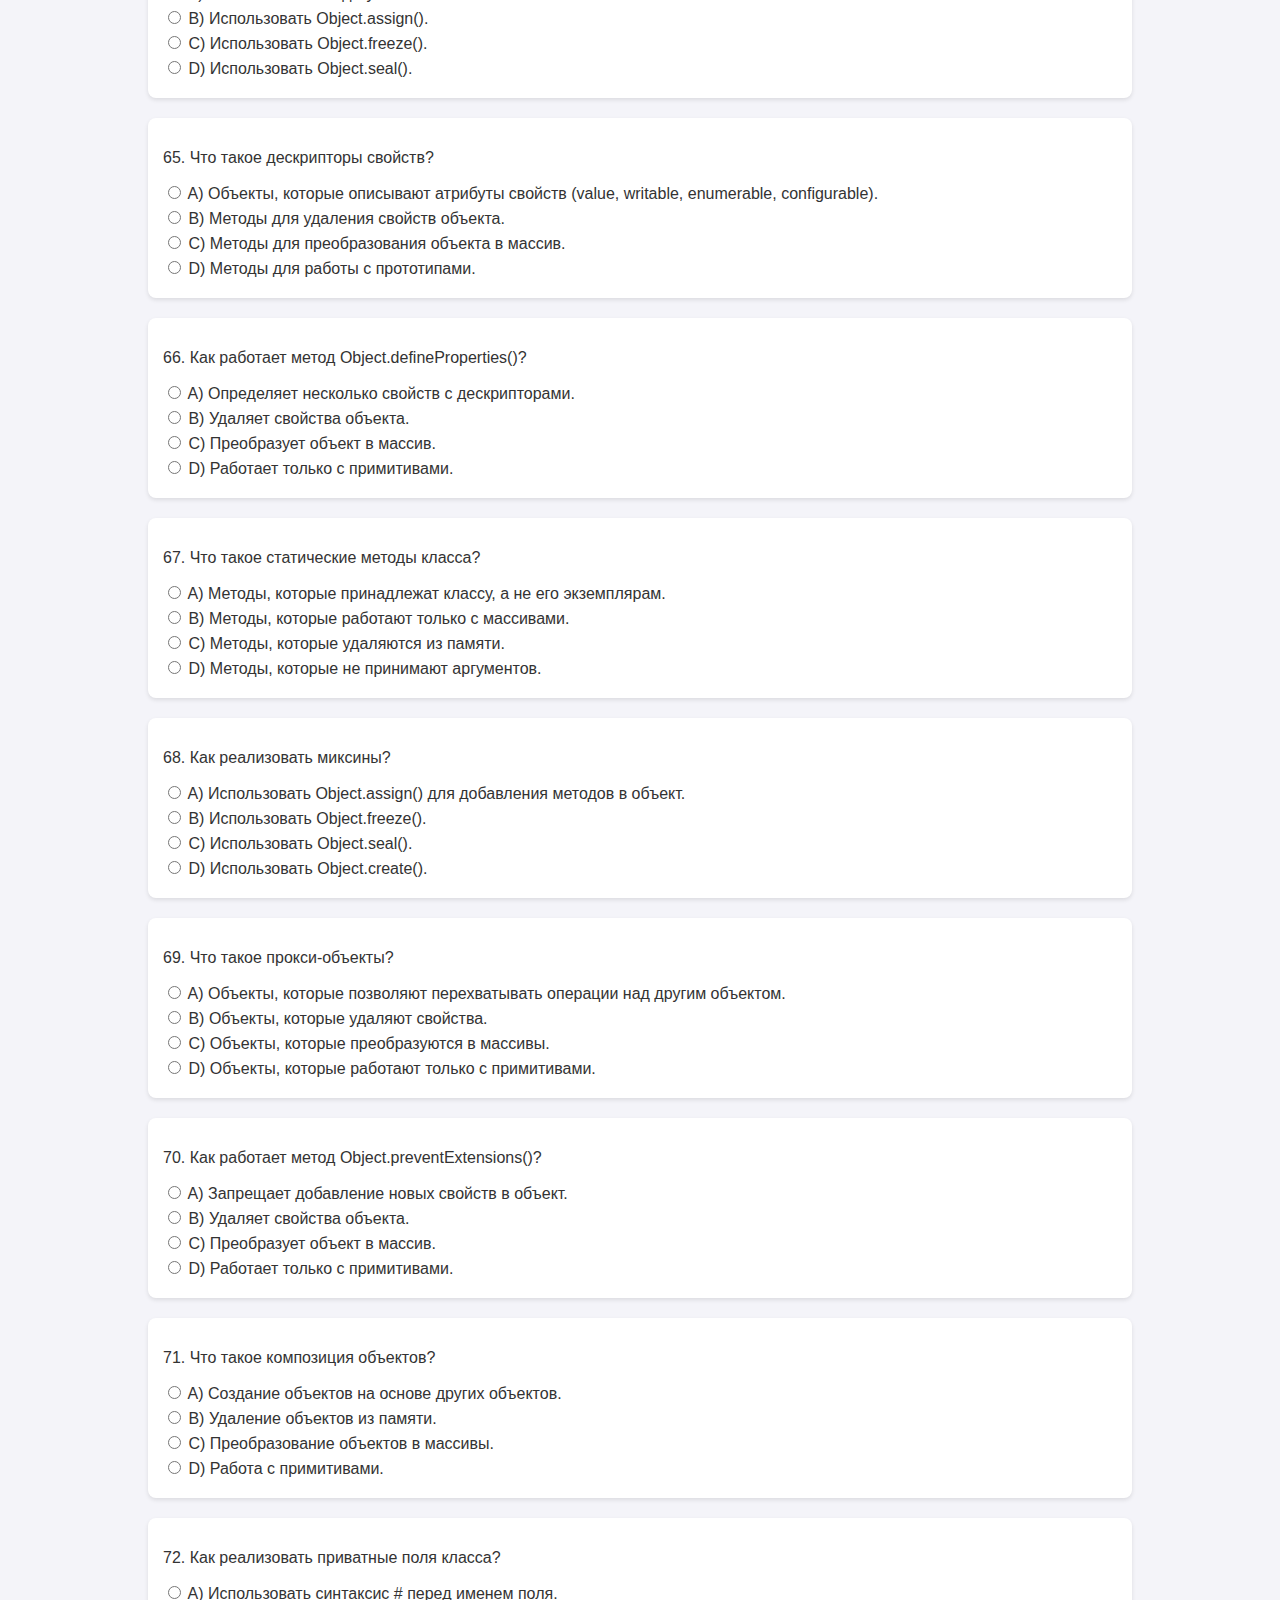
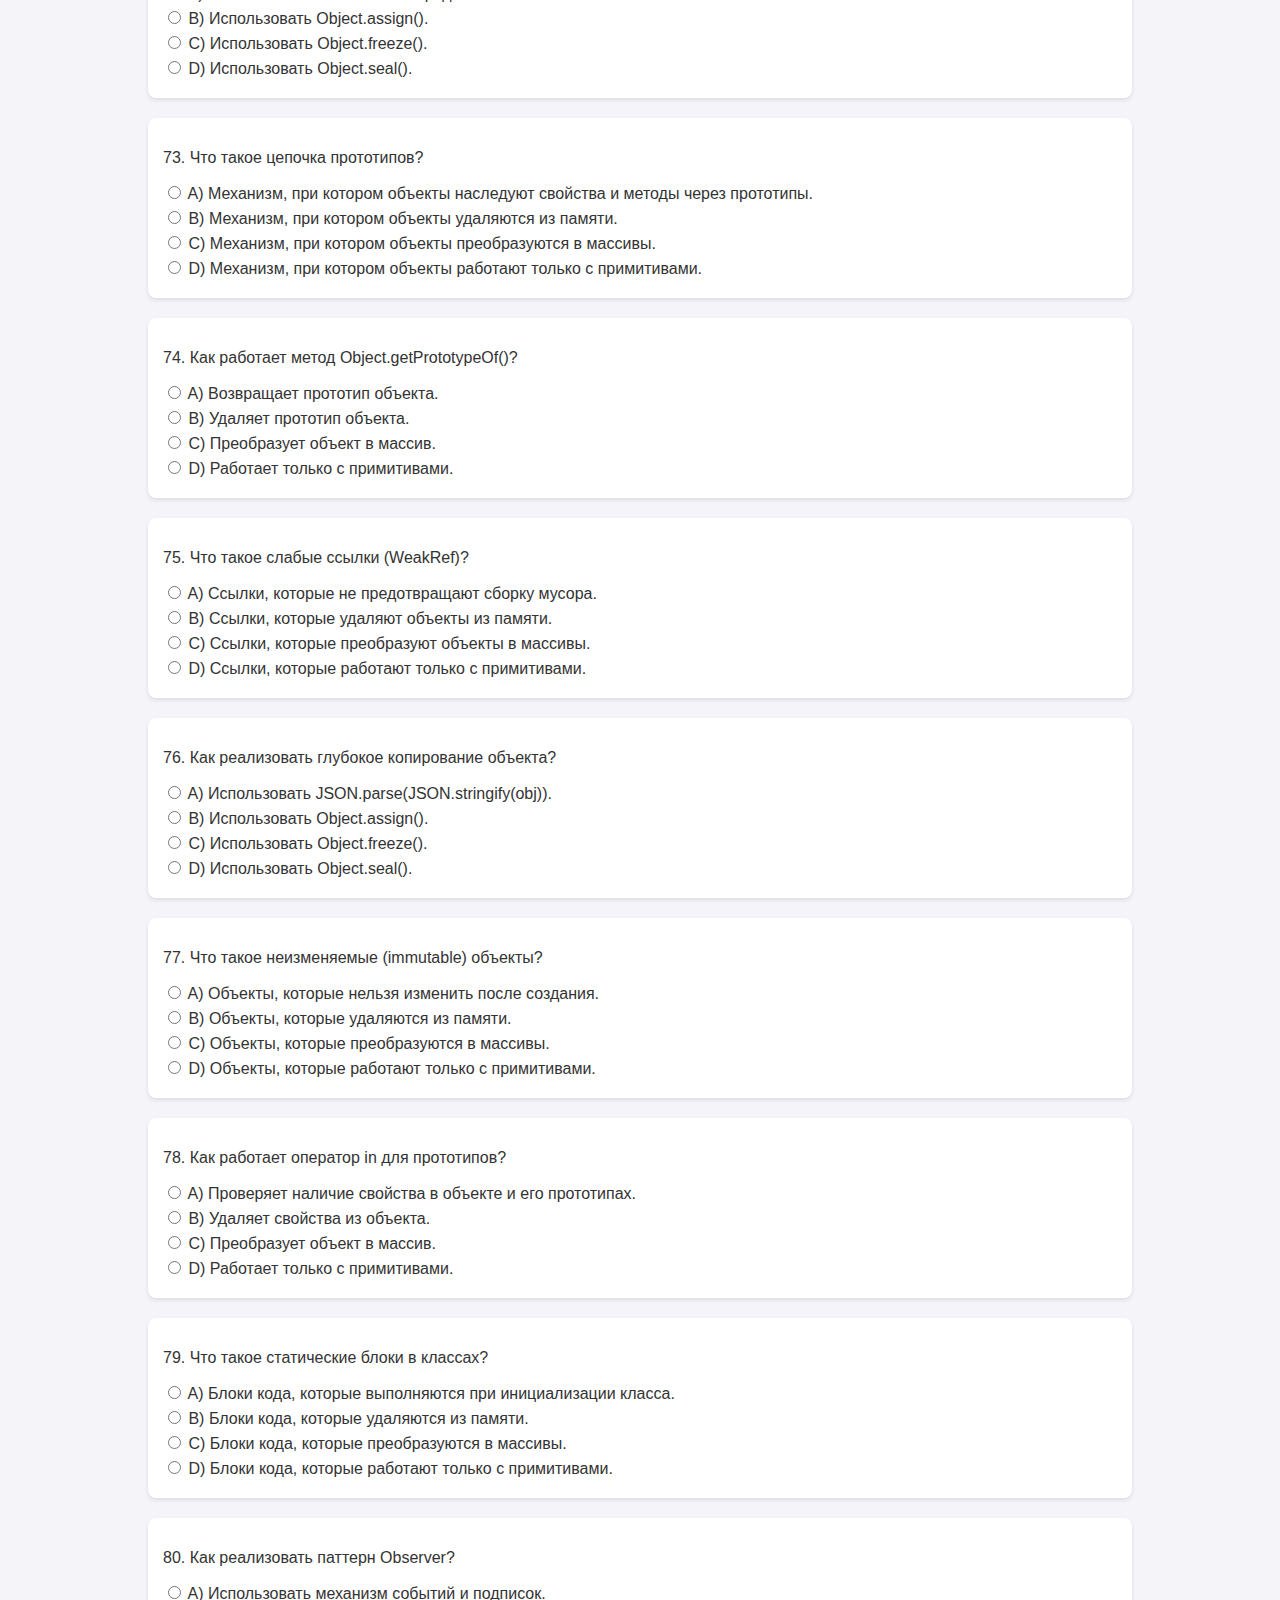
==== commit 0ffebd06: "чекбоксы заменены на радио" ====
--- a/index.html
+++ b/index.html
@@ -1410,7 +1410,7 @@
             .map(
               (opt, i) => `
             <label>
-              <input type="checkbox" name="q${index}" value="${opt[0]}"> ${opt}
+              <input type="radio" name="q${index}" value="${opt[0]}"> ${opt}
             </label>
           `
             )
--- a/style.css
+++ b/style.css
@@ -29,7 +29,22 @@
 
 .btn {
   position: fixed;
-  right: 40%;
+  right: 12%;
+}
+
+.draggable-btn {
+  position: absolute;
+  cursor: grab;
+  padding: 10px 20px;
+  background-color: #007bff;
+  color: white;
+  border: none;
+  border-radius: 5px;
+  user-select: none; /* Запрет выделения текста */
+}
+
+.draggable-btn:active {
+  cursor: grabbing;
 }
 
 h1 {
